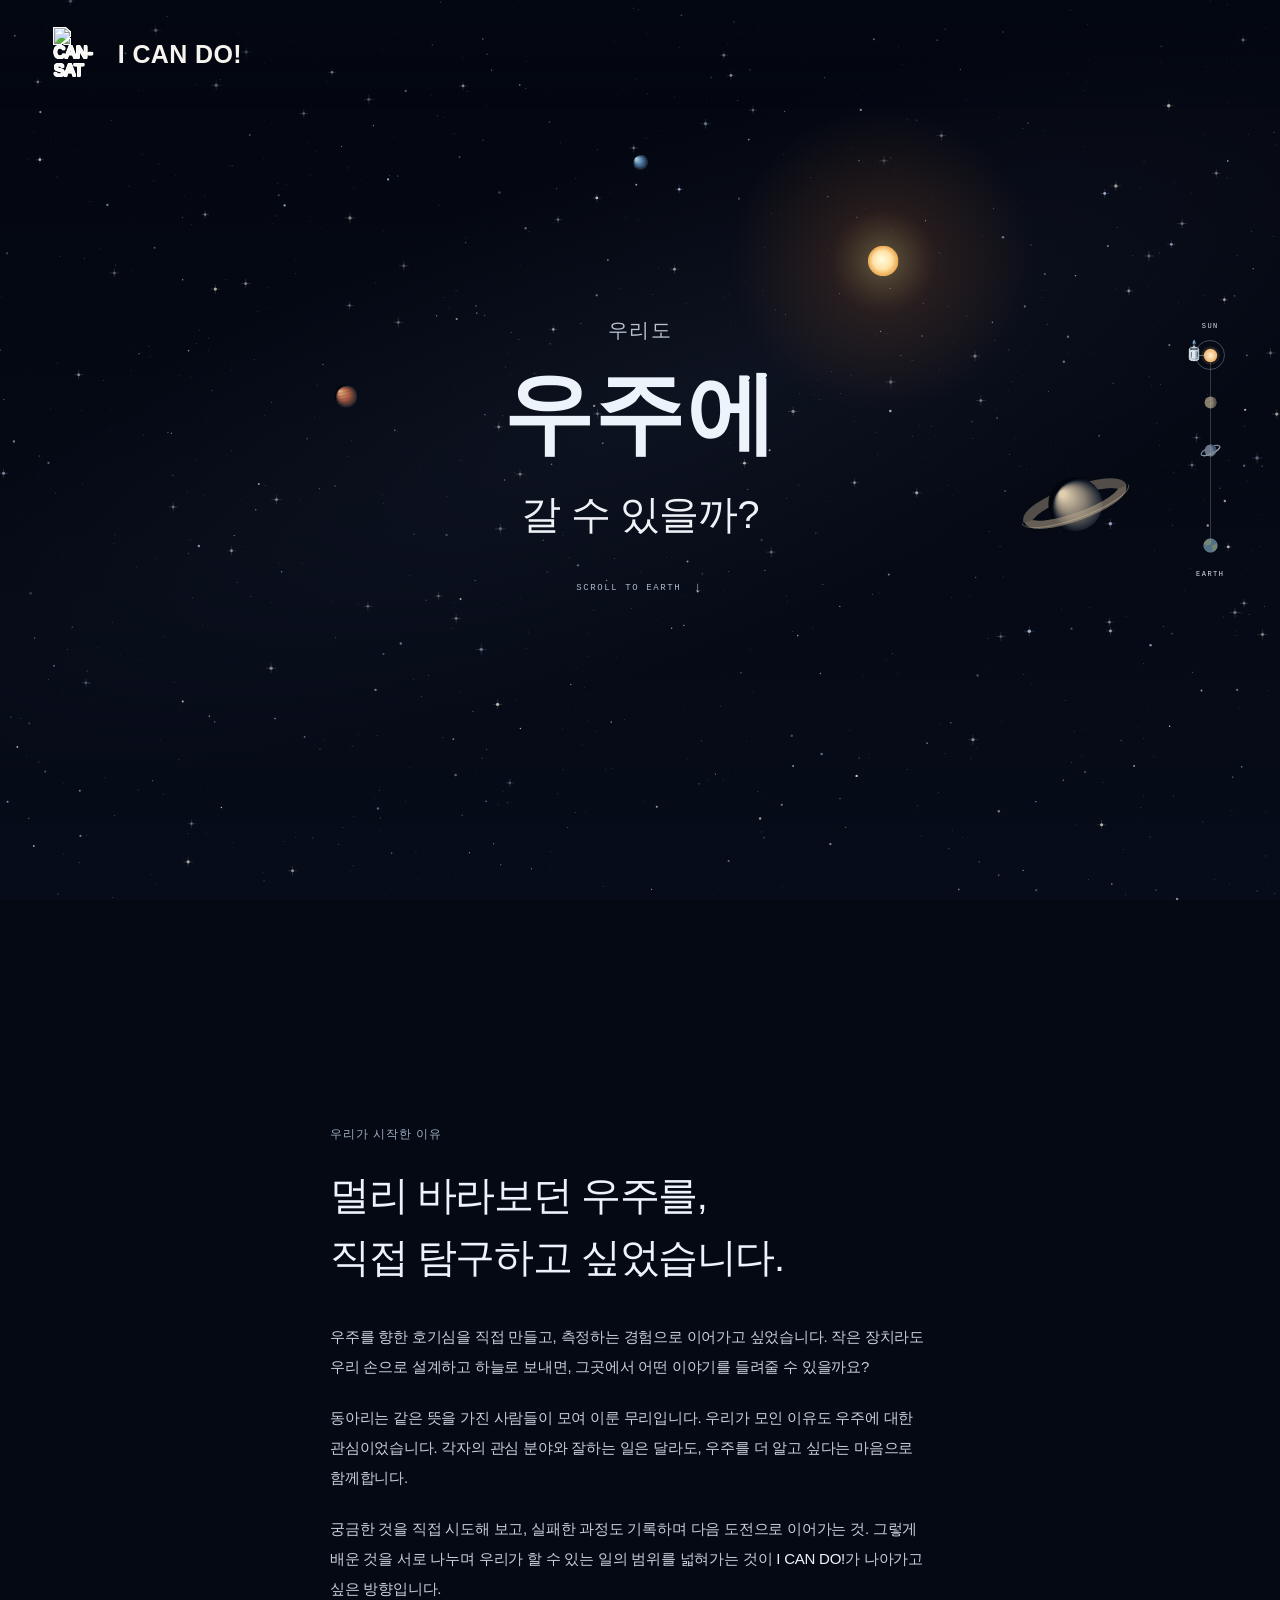
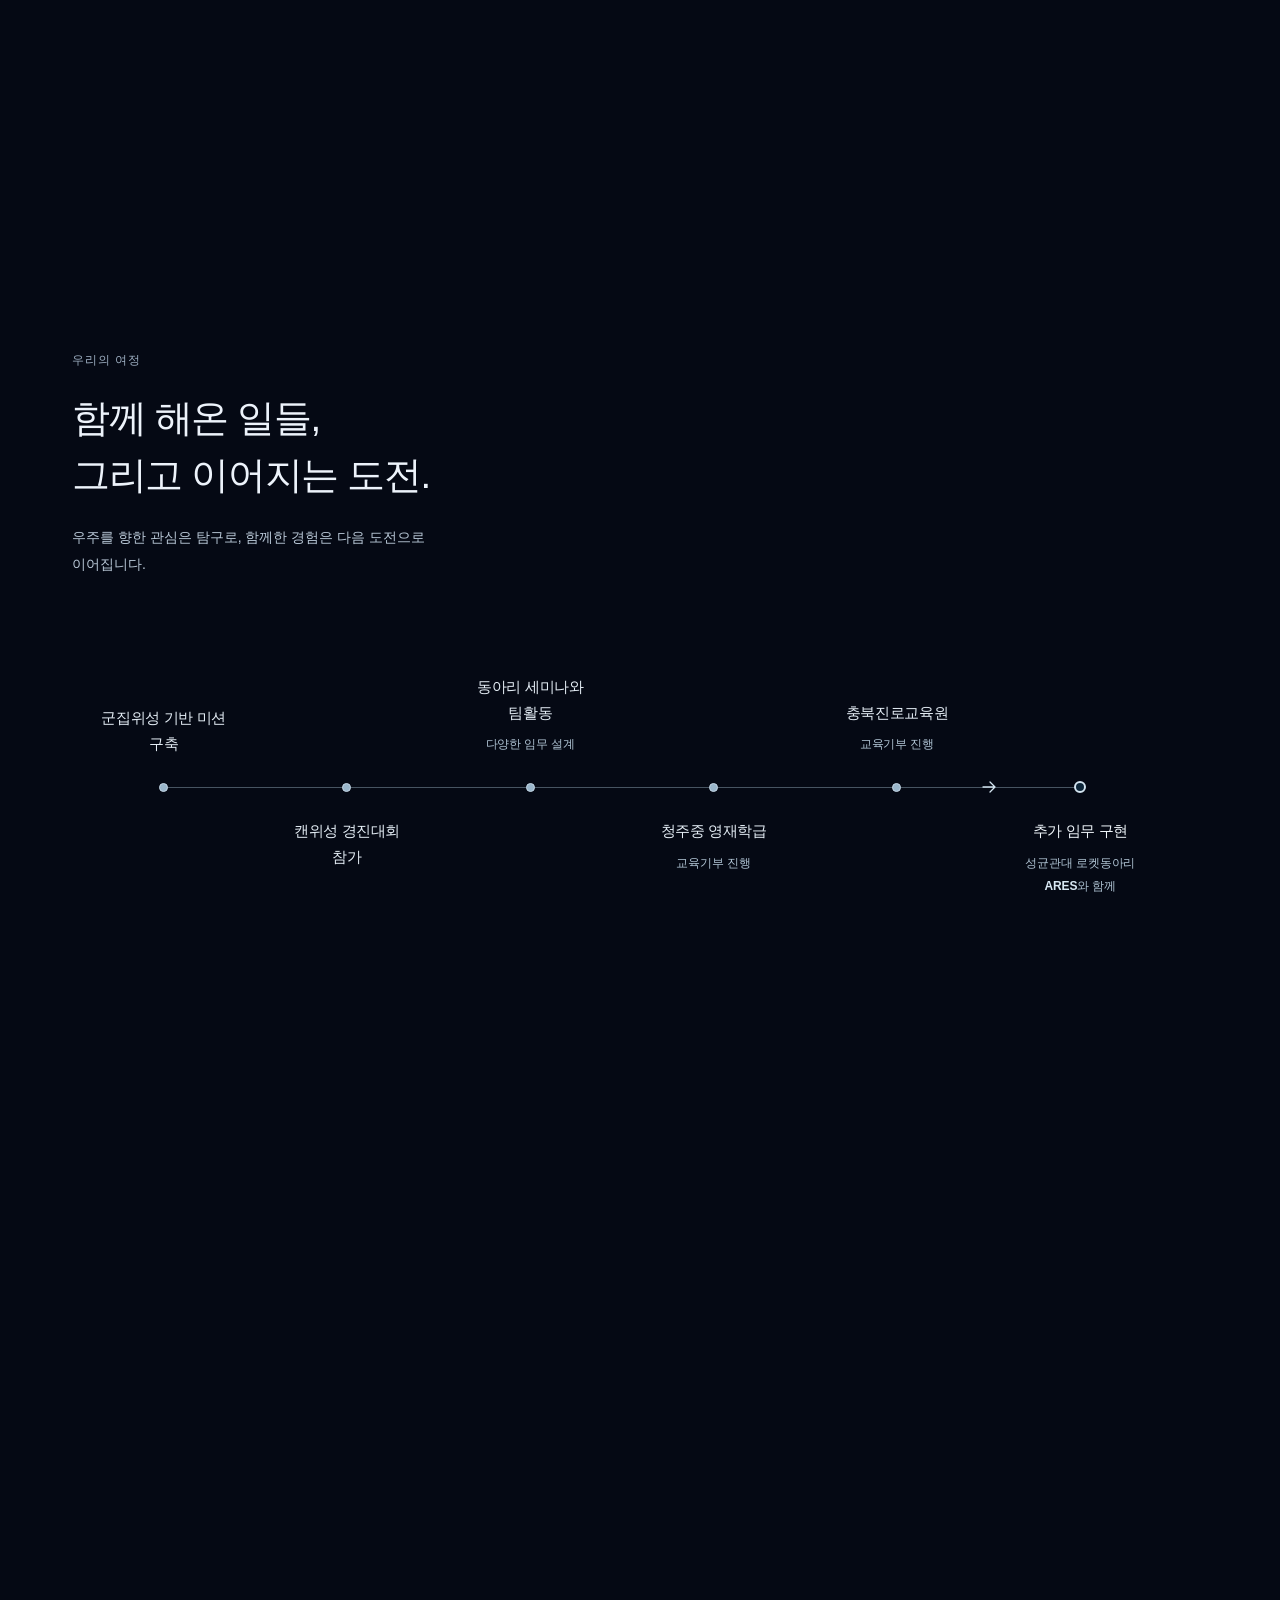
==== index.html @ d2a32b85 "Add club activity timeline and Goheung launch-site scenery" ====
<!DOCTYPE html>
<html lang="ko">
<head>
  <meta charset="UTF-8">
  <meta name="viewport" content="width=device-width, initial-scale=1.0">
  <meta name="theme-color" content="#050914">
  <title>I CAN DO!</title>
  <link rel="icon" href="assets/team-emblem-transparent.png" type="image/png">
  <link rel="stylesheet" href="styles.css?v=goheung-ground-11">
  <script src="scene.js?v=goheung-ground-11" defer></script>
</head>
<body>
  <canvas id="universe" aria-hidden="true"></canvas>
  <header class="site-header">
    <a class="brand" href="#space" aria-label="I CAN DO! 홈">
      <img src="assets/team-emblem-transparent.png" width="1254" height="1254" alt="CAN-SAT 2026 팀 엠블럼">
      <span class="brand-name">I CAN DO!</span>
    </a>
  </header>
  <main id="journey" aria-label="우주에서 지상으로 내려오는 배경">
    <section id="space" class="journey-stage space-intro" aria-labelledby="motivation-title">
      <div class="motivation-composition">
        <h1 id="motivation-title" aria-label="우리도 우주에 갈 수 있을까?">
          <span class="question-intro">우리도</span>
          <strong class="question-universe">우주에</strong>
          <span class="question-ending">갈 수 있을까?</span>
        </h1>
        <a class="scroll-cue" href="#orbit"><span id="scroll-label">SCROLL TO EARTH</span><span aria-hidden="true">↓</span></a>
      </div>
    </section>
    <section id="orbit" class="journey-stage story-section" aria-labelledby="origin-title">
      <article class="story-content">
        <p class="story-label">우리가 시작한 이유</p>
        <h2 id="origin-title">멀리 바라보던 우주를,<br>직접 탐구하고 싶었습니다.</h2>
        <div class="story-body">
          <p>우주를 향한 호기심을 직접 만들고, 측정하는 경험으로 이어가고 싶었습니다. 작은 장치라도 우리 손으로 설계하고 하늘로 보내면, 그곳에서 어떤 이야기를 들려줄 수 있을까요?</p>
          <p>동아리는 같은 뜻을 가진 사람들이 모여 이룬 무리입니다. 우리가 모인 이유도 우주에 대한 관심이었습니다. 각자의 관심 분야와 잘하는 일은 달라도, 우주를 더 알고 싶다는 마음으로 함께합니다.</p>
          <p>궁금한 것을 직접 시도해 보고, 실패한 과정도 기록하며 다음 도전으로 이어가는 것. 그렇게 배운 것을 서로 나누며 우리가 할 수 있는 일의 범위를 넓혀가는 것이 <span class="story-project">I CAN DO!</span>가 나아가고 싶은 방향입니다.</p>
        </div>
      </article>
    </section>
    <section id="activities" class="journey-stage timeline-section" aria-labelledby="activities-title">
      <div class="timeline-content">
        <header class="timeline-heading">
          <p class="story-label">우리의 여정</p>
          <h2 id="activities-title">함께 해온 일들,<br>그리고 이어지는 도전.</h2>
          <p>우주를 향한 관심은 탐구로, 함께한 경험은 다음 도전으로 이어집니다.</p>
        </header>
        <ol class="activity-timeline" aria-label="I CAN DO!의 활동 여정">
          <li class="timeline-event">
            <span class="timeline-dot" aria-hidden="true"></span>
            <div class="timeline-note">
              <h3>군집위성 기반 미션 구축</h3>
            </div>
          </li>
          <li class="timeline-event">
            <span class="timeline-dot" aria-hidden="true"></span>
            <div class="timeline-note"><h3>캔위성 경진대회 참가</h3></div>
          </li>
          <li class="timeline-event">
            <span class="timeline-dot" aria-hidden="true"></span>
            <div class="timeline-note">
              <h3>동아리 세미나와 팀활동</h3>
              <p>다양한 임무 설계</p>
            </div>
          </li>
          <li class="timeline-event">
            <span class="timeline-dot" aria-hidden="true"></span>
            <div class="timeline-note">
              <h3>청주중 영재학급</h3>
              <p>교육기부 진행</p>
            </div>
          </li>
          <li class="timeline-event">
            <span class="timeline-dot" aria-hidden="true"></span>
            <div class="timeline-note">
              <h3>충북진로교육원</h3>
              <p>교육기부 진행</p>
            </div>
            <span class="timeline-transition" aria-hidden="true">
              <svg viewBox="0 0 18 18" fill="none"><path d="M3 9h12m-5-5 5 5-5 5" stroke="currentColor" stroke-width="1.3" stroke-linecap="round" stroke-linejoin="round"/></svg>
            </span>
          </li>
          <li class="timeline-event timeline-event-current">
            <span class="timeline-dot" aria-hidden="true"></span>
            <div class="timeline-note">
              <h3>추가 임무 구현</h3>
              <p>성균관대 로켓동아리<br><strong>ARES</strong>와 함께</p>
            </div>
          </li>
        </ol>
      </div>
    </section>
    <section id="clouds" class="journey-stage" aria-label="구름 아래로 하강"></section>
    <section id="ground" class="journey-stage" aria-label="전라남도 고흥군 고흥읍 첨단미래로 291, 잔디와 포장 구역 너머 로켓 발사대가 보이는 지상"></section>
  </main>
  <nav class="journey-progress" aria-label="페이지 구간 이동">
    <a class="journey-endpoint" href="#space">SUN</a>
    <div class="progress-track">
      <span id="progress-dot" aria-hidden="true">
        <svg viewBox="0 0 48 72" fill="none">
          <g id="progress-parachute" transform="translate(24 43) scale(0.100 0.300) translate(-24 -43)">
            <path d="M3 24 24 43M13 24 24 43M24 24V43M35 24 24 43M45 24 24 43" stroke="#c5d8e7" stroke-width=".9" stroke-linecap="round"/>
            <path d="M3 24C3 12 12 5 24 5S45 12 45 24Q40 20 35 24Q29.5 20 24 24Q18.5 20 13 24Q8 20 3 24Z" fill="#326d9d"/>
            <path d="M24 5C17 10 13 17 13 24Q18.5 20 24 24C21 17 21 10 24 5ZM24 5C35 10 39 17 35 24Q40 20 45 24C45 13 35 5 24 5Z" fill="#e5ebed"/>
            <path d="M3 24C3 12 12 5 24 5S45 12 45 24Q40 20 35 24Q29.5 20 24 24Q18.5 20 13 24Q8 20 3 24Z" stroke="#adc6d8" stroke-width=".7"/>
          </g>
          <path d="M24 43v2" stroke="#c5d8e7" stroke-width="1.2"/>
          <g transform="translate(12 36)">
          <path d="M5 9v15c0 3.3 14 3.3 14 0V9" fill="#e1e8ed" stroke="#f5f8fa" stroke-width="1.2"/>
          <path d="M14 11v14c3-.2 5-.7 5-1.5V9" fill="#9aaebb"/>
          <ellipse cx="12" cy="9" rx="7" ry="2.5" fill="#273e52" stroke="#f5f8fa" stroke-width="1.2"/>
          <ellipse cx="12" cy="9" rx="3" ry="1" stroke="#a6bccb" stroke-width=".8"/>
          <path d="M8 14v7m9-7v6" stroke="#405f78" stroke-width="1.4" stroke-linecap="round"/>
          <path d="M5.5 23c3.2 1.6 9.8 1.6 13 0" stroke="#607d91" stroke-width=".8"/>
          </g>
        </svg>
      </span>
      <a class="journey-stop" href="#space" data-section="space" aria-label="첫 질문으로 이동" aria-current="location">
        <svg viewBox="0 0 32 32" aria-hidden="true"><defs><radialGradient id="rail-sun"><stop stop-color="#fff4cf"/><stop offset="1" stop-color="#eeb16b"/></radialGradient></defs><circle cx="16" cy="16" r="11" fill="#eeb16b" opacity=".12"/><circle cx="16" cy="16" r="8" fill="url(#rail-sun)"/></svg>
        <span class="stop-label">우리도 우주에 갈 수 있을까?</span>
      </a>
      <a class="journey-stop" href="#orbit" data-section="orbit" aria-label="우리가 시작한 이유로 이동">
        <svg viewBox="0 0 32 32" aria-hidden="true"><circle cx="16" cy="16" r="7" fill="#c9b89a"/><path d="M18 9.3a7 7 0 0 1 0 13.4c2.5-3.8 2.5-9.6 0-13.4Z" fill="#8e826f"/><path d="m11 14 7-2m-7 7 8-2" fill="none" stroke="#eadcc2" stroke-opacity=".45" stroke-width="1.2" stroke-linecap="round"/></svg>
        <span class="stop-label">우리가 시작한 이유</span>
      </a>
      <a class="journey-stop" href="#activities" data-section="activities" aria-label="우리의 여정 타임라인으로 이동">
        <svg viewBox="0 0 32 32" aria-hidden="true"><g transform="rotate(-24 16 16)"><ellipse cx="16" cy="16" rx="12" ry="4" fill="none" stroke="#b4c7dd" stroke-width="1.4"/><circle cx="16" cy="16" r="7" fill="#9eafc8"/><path d="M18 9.3a7 7 0 0 1 0 13.4c2.5-3.8 2.5-9.6 0-13.4Z" fill="#607b9c"/><path d="M4 16a12 4 0 0 0 24 0" fill="none" stroke="#d0deec" stroke-width="1.4"/></g></svg>
        <span class="stop-label">우리의 여정</span>
      </a>
      <a class="journey-stop" href="#ground" data-section="ground" aria-label="지상 풍경으로 이동">
        <svg viewBox="0 0 32 32" aria-hidden="true"><defs><clipPath id="rail-earth-clip"><circle cx="16" cy="16" r="8"/></clipPath></defs><circle cx="16" cy="16" r="8" fill="#7cabc3"/><g clip-path="url(#rail-earth-clip)" fill="#b6c6a3"><path d="m9 10 5-2 3 3-2 4-4 1-3-3Zm9 6 5-2 3 5-5 5-3-3Z"/></g><circle cx="16" cy="16" r="8" fill="none" stroke="#c4dbe7" stroke-width=".7"/></svg>
        <span class="stop-label">지상 풍경</span>
      </a>
    </div>
    <a class="journey-endpoint" href="#ground">EARTH</a>
  </nav>
  <noscript><p class="fallback-note">스크롤 배경을 보려면 JavaScript를 켜주세요.</p></noscript>
</body>
</html>
---- styles.css ----
:root{color-scheme:dark;--foreground:#f5f4ee}
*{box-sizing:border-box}html{scroll-behavior:smooth}body{margin:0;background:#050914;color:var(--foreground);font-family:-apple-system,BlinkMacSystemFont,"Apple SD Gothic Neo",sans-serif;overflow-x:hidden}
body{isolation:isolate}
#universe{position:fixed;inset:0;width:100%;height:100%;display:block;z-index:0;pointer-events:none;transform:translateZ(0)}
#journey{position:relative;z-index:1}
.site-header{position:fixed;z-index:5;inset:0 0 auto;min-height:108px;display:flex;align-items:center;justify-content:space-between;gap:24px;padding:18px clamp(24px,4.2vw,68px);background:linear-gradient(180deg,rgba(3,8,18,.46),transparent)}
.brand{display:inline-flex;align-items:center;gap:12px;border-radius:4px;text-decoration:none;color:#f5f4ee}.brand img{display:block;width:52px;height:52px;object-fit:contain;background:transparent;filter:drop-shadow(1px 0 0 #fff) drop-shadow(-1px 0 0 #fff) drop-shadow(0 1px 0 #fff) drop-shadow(0 -1px 0 #fff)}.brand-name{font-family:Arial,Helvetica,sans-serif;font-size:25px;font-weight:700;line-height:1.2;letter-spacing:.015em;white-space:nowrap}.brand:focus-visible,.scroll-cue:focus-visible{outline:2px solid #7aa2c6;outline-offset:8px}
.journey-stage{height:100svh;min-height:400px}.scroll-cue{display:inline-flex;align-items:center;gap:12px;margin-top:26px;padding:10px 2px;color:#abb7c7;text-decoration:none;font:9px ui-monospace,SFMono-Regular,Consolas,monospace;letter-spacing:1.6px}.scroll-cue>span:last-child{font-size:15px;line-height:1}.scroll-cue:hover{color:#f5f4ee}.journey-progress{position:fixed;right:clamp(24px,4.2vw,68px);top:50%;transform:translateY(-50%);display:flex;flex-direction:column;align-items:center;gap:20px;color:#d9e2ec;font:7px ui-monospace,SFMono-Regular,Consolas,monospace;letter-spacing:1.5px;z-index:3}.journey-endpoint{color:inherit;text-decoration:none;padding:5px 0}.journey-endpoint:hover{color:#fff}.progress-track{height:190px;width:32px;position:relative}.progress-track::before{content:"";position:absolute;left:50%;top:0;bottom:0;width:1px;background:#ffffff30}.progress-track #progress-dot{position:absolute;width:32px;height:48px;left:calc(50% - 32px);top:0;transform:translateY(-75%);z-index:2;pointer-events:none;will-change:transform}.progress-track #progress-dot svg{display:block;width:100%;height:100%}.progress-track #progress-dot::after{content:"";position:absolute;top:75%;left:calc(50% + 5px);width:11px;height:1px;background:#bacbd477}
.journey-stop{position:absolute;left:50%;width:36px;height:36px;display:grid;place-items:center;transform:translate(-50%,-50%);border-radius:50%;text-decoration:none;z-index:1}.journey-stop svg{display:block;width:27px;height:27px;opacity:.65;transition:opacity .15s}.journey-stop.is-active::before{content:"";position:absolute;inset:3px;border:1px solid #c8ddf04d;border-radius:50%}.journey-stop.is-active svg,.journey-stop:hover svg,.journey-stop:focus-visible svg{opacity:1}.journey-stop:focus-visible,.journey-endpoint:focus-visible{outline:1px solid #b5d0e5;outline-offset:3px}.journey-stop:nth-of-type(1){top:0}.journey-stop:nth-of-type(2){top:25%}.journey-stop:nth-of-type(3){top:50%}.journey-stop:nth-of-type(4){top:100%}
.stop-label{position:absolute;right:calc(100% + 25px);padding:7px 10px;border-radius:3px;background:#08121fef;color:#dce5ef;font:10px -apple-system,BlinkMacSystemFont,"Apple SD Gothic Neo",sans-serif;letter-spacing:0;line-height:1.5;white-space:nowrap;opacity:0;visibility:hidden;pointer-events:none;transition:opacity .15s}.journey-stop:hover .stop-label,.journey-stop:focus-visible .stop-label{opacity:1;visibility:visible}

.fallback-note{position:fixed;left:24px;bottom:80px;font-size:12px}
@media(max-width:600px){.site-header{min-height:88px;padding:16px 24px;gap:12px}.brand{gap:12px}.brand img{width:42px;height:42px}.brand-name{font-size:21px}.scroll-cue{font-size:8px;letter-spacing:1.4px;margin-top:24px}.journey-progress{right:18px;gap:18px}.journey-endpoint{font-size:6px;letter-spacing:1px}.progress-track{height:170px}}
@media(prefers-reduced-motion:reduce){html{scroll-behavior:auto}}

/* A quiet opening question with its scroll link directly underneath. */
.space-intro{position:relative;display:flex;align-items:flex-start;justify-content:center;padding:clamp(235px,35svh,420px) 56px 80px}
.motivation-composition{text-align:center;width:min(100%,680px)}
.space-intro h1{margin:0;color:#eef1f6;font-size:clamp(30px,3.4vw,48px);font-weight:400;line-height:1.6;letter-spacing:-.025em;word-break:keep-all}
.space-intro h1 span,.question-universe{display:block}
.question-intro{font-size:clamp(17px,1.6vw,22px);font-weight:400;letter-spacing:.08em;color:#b8c2cf;line-height:1.5;margin-bottom:14px}
.question-universe{font-size:clamp(60px,7vw,96px);font-weight:650;letter-spacing:.015em;line-height:1.2;color:#edf3fb;margin-bottom:18px}
.question-ending{font-size:clamp(28px,3.1vw,42px);font-weight:350;line-height:1.5;letter-spacing:-.02em}
@media(max-width:600px){.space-intro{padding:clamp(215px,32svh,340px) 36px 80px}.space-intro h1{font-size:clamp(27px,7.3vw,36px);line-height:1.6}}
@media(max-height:600px) and (min-width:601px){.space-intro{padding-top:185px}.space-intro h1{font-size:32px}.scroll-cue{margin-top:18px}}

@media(max-width:600px){.question-intro{font-size:17px;margin-bottom:15px}.question-universe{font-size:clamp(57px,15vw,76px);margin-bottom:16px}.question-ending{font-size:clamp(27px,7vw,35px)}}
@media(max-height:600px) and (min-width:601px){.space-intro{padding-top:155px}.question-intro{font-size:16px;margin-bottom:8px}.question-universe{font-size:58px;margin-bottom:10px}.question-ending{font-size:28px}}

/* The origin story follows the opening question in the next scene. */
.journey-stage.story-section{height:auto;min-height:100svh;display:flex;align-items:center;justify-content:center;padding:150px 76px 120px;scroll-margin-top:0}
.story-content{width:min(100%,620px)}
.story-label{margin:0 0 22px;color:#9eafc2;font-size:12px;font-weight:400;letter-spacing:.08em}
.story-content h2{margin:0 0 34px;color:#edf3fb;font-size:clamp(27px,3.1vw,40px);font-weight:500;line-height:1.55;letter-spacing:-.035em;word-break:keep-all}
.story-body p{margin:0 0 21px;color:#c7d0dc;font-size:15px;font-weight:400;line-height:2;letter-spacing:-.015em;word-break:keep-all;overflow-wrap:break-word}
.story-body p:last-child{margin-bottom:0}.story-project{color:#eef3fa;font-weight:500;white-space:nowrap}
@media(max-width:600px){.journey-stage.story-section{padding:124px 64px 100px 30px}.story-label{font-size:11px;margin-bottom:20px}.story-content h2{font-size:clamp(24px,6.3vw,31px);margin-bottom:28px;line-height:1.6}.story-body p{font-size:14px;line-height:2;margin-bottom:20px}}

/* Activities follow one continuous line, from earlier work to the current challenge. */
.journey-stage.timeline-section{height:auto;min-height:100svh;display:flex;align-items:center;justify-content:center;padding:130px 100px 135px 64px}
.timeline-content{width:min(100%,1100px)}
.timeline-heading{margin-bottom:54px}
.timeline-heading .story-label{margin-bottom:20px}
.timeline-heading h2{margin:0 0 20px;font-size:clamp(28px,3vw,40px);font-weight:500;line-height:1.5;letter-spacing:-.035em;color:#edf3fb;word-break:keep-all}
.timeline-heading>p:last-child{max-width:430px;margin:0;color:#b8c7d6;font-size:14px;line-height:1.9;word-break:keep-all}
.activity-timeline{--timeline-arm:150px;display:grid;grid-template-columns:repeat(6,minmax(0,1fr));margin:0;padding:0;list-style:none}
.timeline-event{position:relative;min-width:0;display:grid;grid-template-rows:var(--timeline-arm) 12px var(--timeline-arm)}
.timeline-event::before{content:"";position:absolute;left:50%;top:calc(var(--timeline-arm) + 5.5px);width:100%;height:1px;background:#a7bfd169}
.timeline-event:last-child::before{display:none}
.timeline-dot{position:relative;z-index:1;grid-column:1;grid-row:2;align-self:center;justify-self:center;width:9px;height:9px;border-radius:50%;border:1px solid #c4d6e4;background:#9ab6cb}
.timeline-note{grid-column:1;grid-row:1;align-self:end;justify-self:center;width:100%;max-width:158px;padding:0 10px;margin-bottom:25px;text-align:center;word-break:keep-all;overflow-wrap:anywhere}
.timeline-event:nth-child(even) .timeline-note{grid-row:3;align-self:start;margin:25px 0 0}
.timeline-note h3{margin:0;color:#e4edf5;font-size:15px;font-weight:500;line-height:1.7;letter-spacing:-.025em}
.timeline-note p{margin:8px 0 0;color:#afc3d3;font-size:12px;line-height:1.9;letter-spacing:-.01em}
.timeline-transition{position:absolute;left:calc(100% - 9px);top:calc(var(--timeline-arm) - 3px);width:18px;height:18px;color:#d4e5f1;pointer-events:none}
.timeline-transition svg{display:block;width:100%;height:100%}
.timeline-event-current .timeline-dot{width:12px;height:12px;border:2px solid #d3e4f0;background:#0d263a}
.timeline-event-current h3{color:#f0f6fb}
.timeline-note strong{color:#d8e8f4;font-weight:600}
@media(max-width:900px){
 .journey-stage.timeline-section{padding:120px 76px 110px 36px}
 .timeline-content{max-width:560px}
 .timeline-heading{margin-bottom:48px}
 .activity-timeline{display:block}
 .timeline-event{grid-template-columns:12px minmax(0,1fr);grid-template-rows:auto;column-gap:25px;padding-bottom:34px}
 .timeline-event:last-child{padding-bottom:0}
 .timeline-event::before{left:5.5px;top:10px;bottom:-10px;width:1px;height:auto}
 .timeline-dot{grid-column:1;grid-row:1;align-self:start;justify-self:center;margin-top:9px}
 .timeline-note,.timeline-event:nth-child(even) .timeline-note{grid-column:2;grid-row:1;align-self:start;justify-self:start;max-width:none;width:100%;padding:0;margin:0;text-align:left}
 .timeline-note h3{font-size:16px;line-height:1.7}
 .timeline-note p{margin-top:5px;font-size:13px}
 .timeline-transition{left:-3px;top:auto;bottom:2px;transform:rotate(90deg)}
 .timeline-event-current .timeline-dot{margin-top:8px}
}
@media(max-width:600px){
 .journey-stage.timeline-section{padding:110px 64px 105px 30px}
 .timeline-heading h2{font-size:clamp(26px,6.5vw,32px)}
 .timeline-heading>p:last-child{font-size:13px}
}
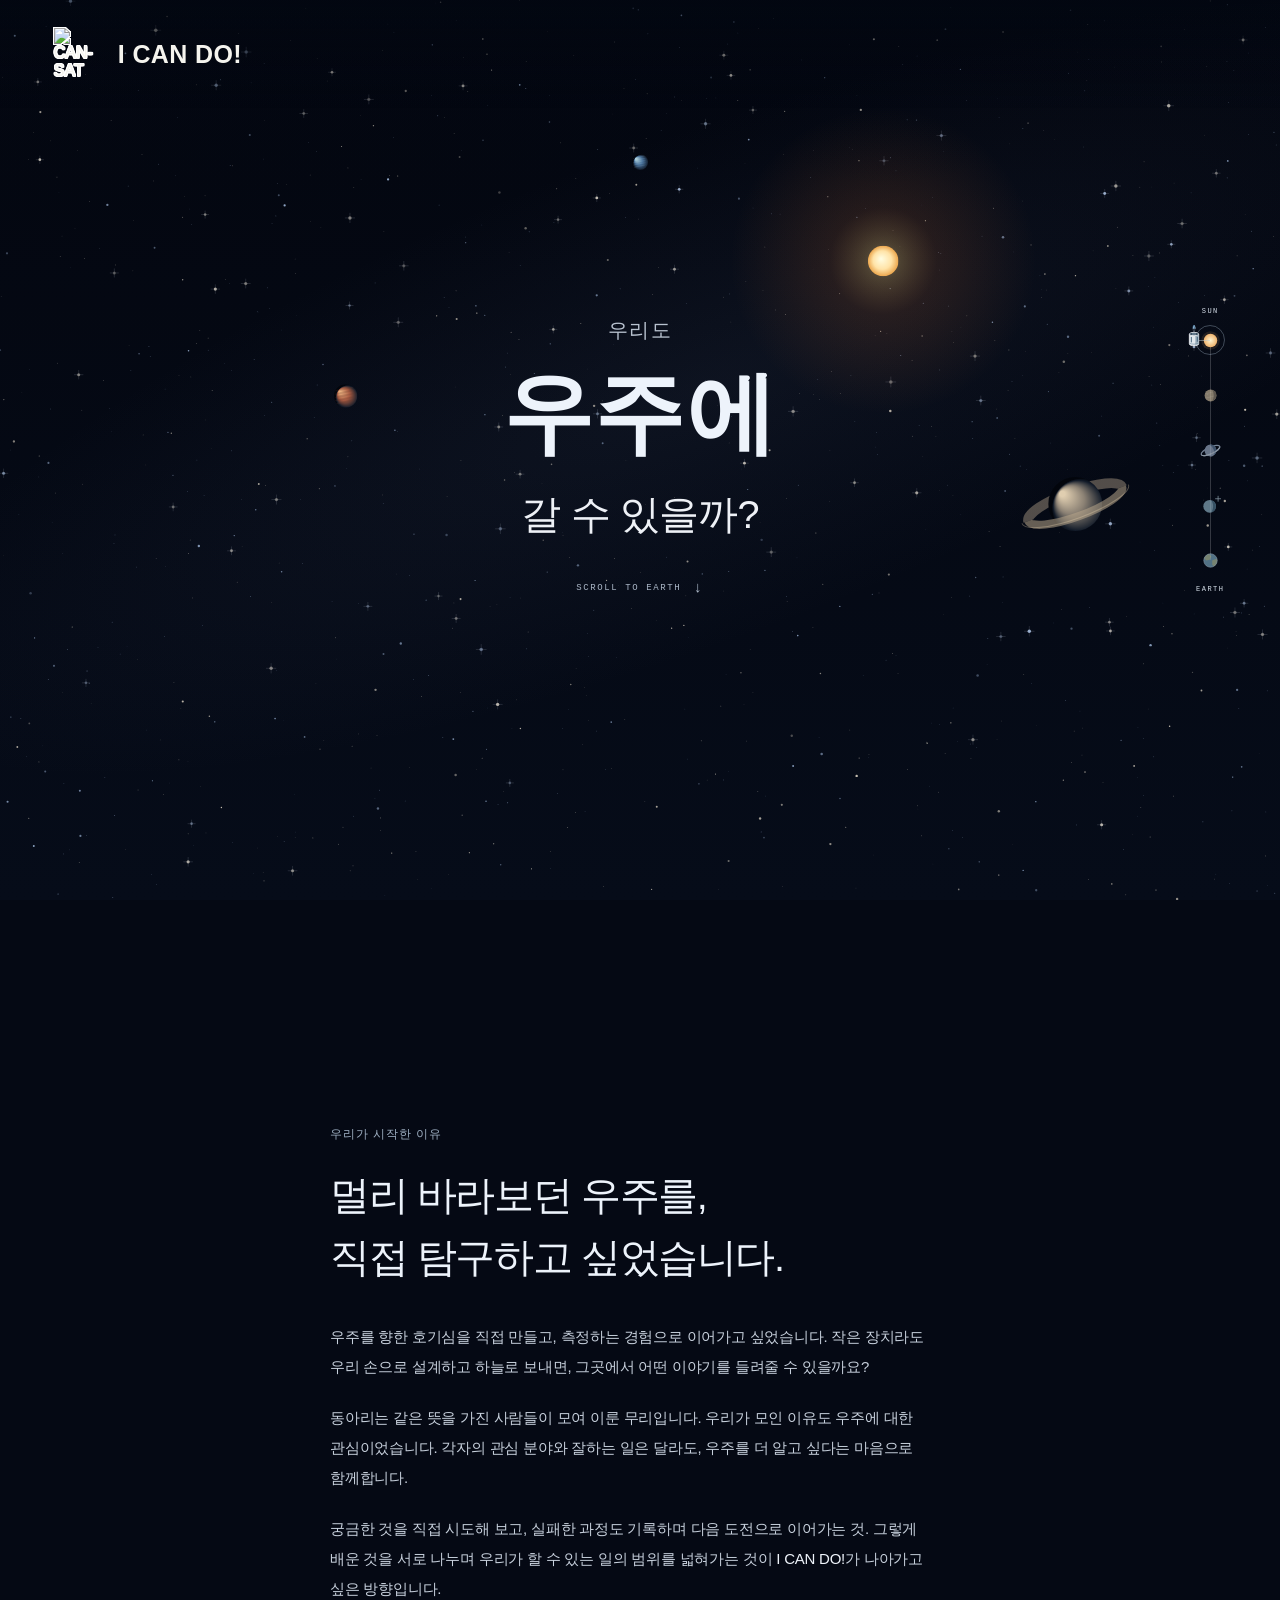
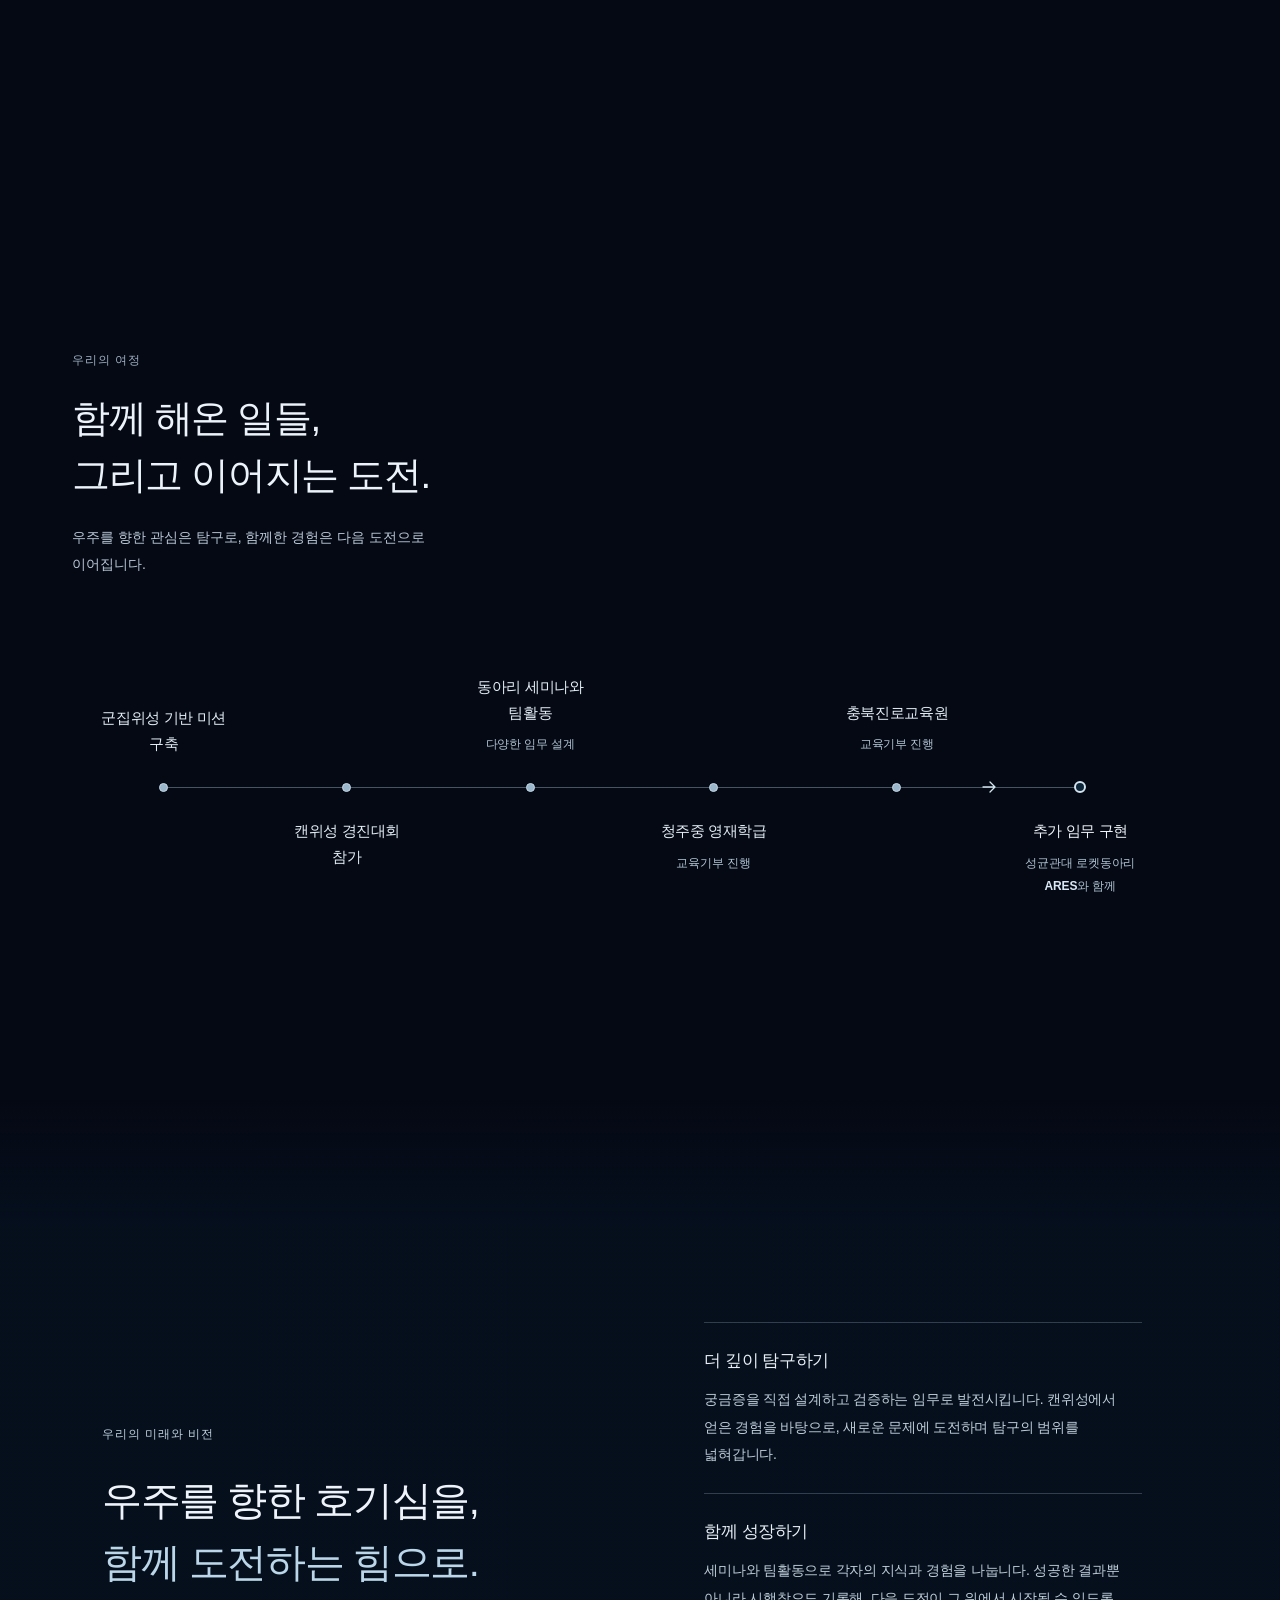
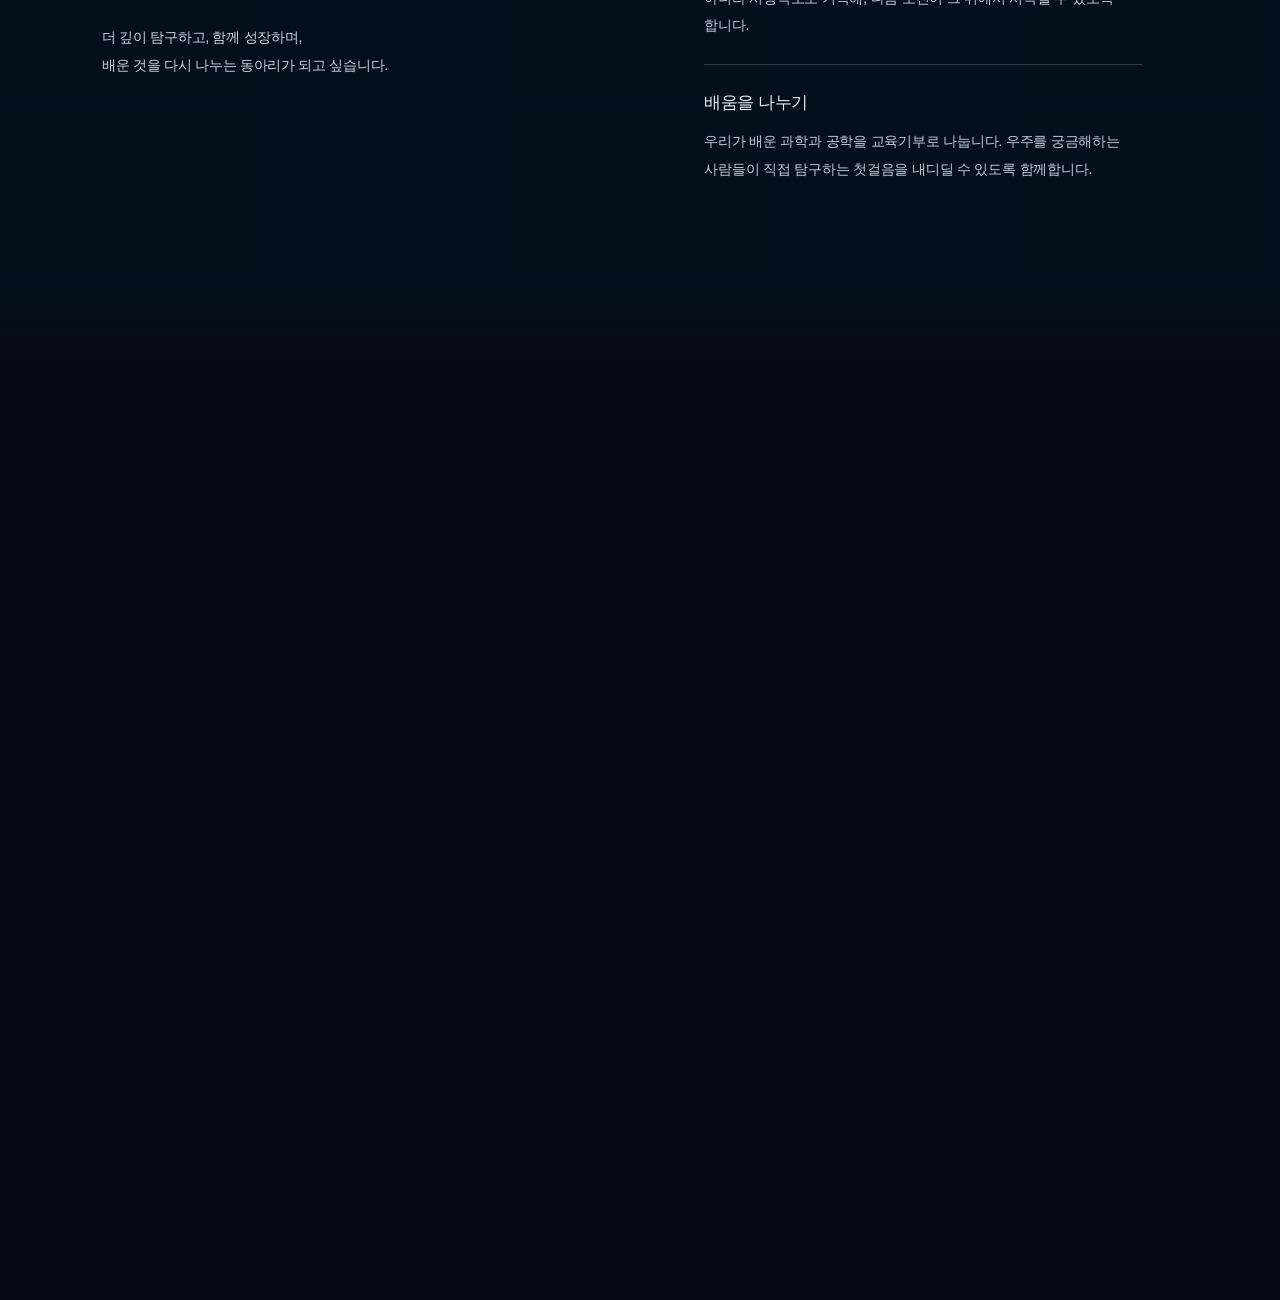
==== commit 07266a7a: "Add club vision and shared directions section" ====
--- a/index.html
+++ b/index.html
@@ -6,8 +6,8 @@
   <meta name="theme-color" content="#050914">
   <title>I CAN DO!</title>
   <link rel="icon" href="assets/team-emblem-transparent.png" type="image/png">
-  <link rel="stylesheet" href="styles.css?v=goheung-ground-11">
-  <script src="scene.js?v=goheung-ground-11" defer></script>
+  <link rel="stylesheet" href="styles.css?v=our-vision-12">
+  <script src="scene.js?v=our-vision-12" defer></script>
 </head>
 <body>
   <canvas id="universe" aria-hidden="true"></canvas>
@@ -91,7 +91,29 @@
         </ol>
       </div>
     </section>
-    <section id="clouds" class="journey-stage" aria-label="구름 아래로 하강"></section>
+    <section id="vision" class="journey-stage vision-section" aria-labelledby="vision-title">
+      <div class="vision-content">
+        <header class="vision-heading">
+          <p class="story-label">우리의 미래와 비전</p>
+          <h2 id="vision-title">우주를 향한 호기심을,<br><span>함께 도전하는 힘으로.</span></h2>
+          <p class="vision-intro">더 깊이 탐구하고, 함께 성장하며,<br>배운 것을 다시 나누는 동아리가 되고 싶습니다.</p>
+        </header>
+        <div class="vision-directions">
+          <article class="vision-direction">
+            <h3>더 깊이 탐구하기</h3>
+            <p>궁금증을 직접 설계하고 검증하는 임무로 발전시킵니다. 캔위성에서 얻은 경험을 바탕으로, 새로운 문제에 도전하며 탐구의 범위를 넓혀갑니다.</p>
+          </article>
+          <article class="vision-direction">
+            <h3>함께 성장하기</h3>
+            <p>세미나와 팀활동으로 각자의 지식과 경험을 나눕니다. 성공한 결과뿐 아니라 시행착오도 기록해, 다음 도전이 그 위에서 시작될 수 있도록 합니다.</p>
+          </article>
+          <article class="vision-direction">
+            <h3>배움을 나누기</h3>
+            <p>우리가 배운 과학과 공학을 교육기부로 나눕니다. 우주를 궁금해하는 사람들이 직접 탐구하는 첫걸음을 내디딜 수 있도록 함께합니다.</p>
+          </article>
+        </div>
+      </div>
+    </section>
     <section id="ground" class="journey-stage" aria-label="전라남도 고흥군 고흥읍 첨단미래로 291, 잔디와 포장 구역 너머 로켓 발사대가 보이는 지상"></section>
   </main>
   <nav class="journey-progress" aria-label="페이지 구간 이동">
@@ -128,6 +150,10 @@
         <svg viewBox="0 0 32 32" aria-hidden="true"><g transform="rotate(-24 16 16)"><ellipse cx="16" cy="16" rx="12" ry="4" fill="none" stroke="#b4c7dd" stroke-width="1.4"/><circle cx="16" cy="16" r="7" fill="#9eafc8"/><path d="M18 9.3a7 7 0 0 1 0 13.4c2.5-3.8 2.5-9.6 0-13.4Z" fill="#607b9c"/><path d="M4 16a12 4 0 0 0 24 0" fill="none" stroke="#d0deec" stroke-width="1.4"/></g></svg>
         <span class="stop-label">우리의 여정</span>
       </a>
+      <a class="journey-stop" href="#vision" data-section="vision" aria-label="우리의 미래와 비전으로 이동">
+        <svg viewBox="0 0 32 32" aria-hidden="true"><circle cx="15" cy="17" r="7.5" fill="#91b4c7"/><path d="M17 9.8a7.5 7.5 0 0 1 0 14.4c2.8-4.2 2.8-10.2 0-14.4Z" fill="#527890"/><path d="M25 5v6m-3-3h6" stroke="#c9deeb" stroke-width=".9" stroke-linecap="round"/></svg>
+        <span class="stop-label">우리의 미래와 비전</span>
+      </a>
       <a class="journey-stop" href="#ground" data-section="ground" aria-label="지상 풍경으로 이동">
         <svg viewBox="0 0 32 32" aria-hidden="true"><defs><clipPath id="rail-earth-clip"><circle cx="16" cy="16" r="8"/></clipPath></defs><circle cx="16" cy="16" r="8" fill="#7cabc3"/><g clip-path="url(#rail-earth-clip)" fill="#b6c6a3"><path d="m9 10 5-2 3 3-2 4-4 1-3-3Zm9 6 5-2 3 5-5 5-3-3Z"/></g><circle cx="16" cy="16" r="8" fill="none" stroke="#c4dbe7" stroke-width=".7"/></svg>
         <span class="stop-label">지상 풍경</span>
--- a/styles.css
+++ b/styles.css
@@ -5,12 +5,12 @@
 #journey{position:relative;z-index:1}
 .site-header{position:fixed;z-index:5;inset:0 0 auto;min-height:108px;display:flex;align-items:center;justify-content:space-between;gap:24px;padding:18px clamp(24px,4.2vw,68px);background:linear-gradient(180deg,rgba(3,8,18,.46),transparent)}
 .brand{display:inline-flex;align-items:center;gap:12px;border-radius:4px;text-decoration:none;color:#f5f4ee}.brand img{display:block;width:52px;height:52px;object-fit:contain;background:transparent;filter:drop-shadow(1px 0 0 #fff) drop-shadow(-1px 0 0 #fff) drop-shadow(0 1px 0 #fff) drop-shadow(0 -1px 0 #fff)}.brand-name{font-family:Arial,Helvetica,sans-serif;font-size:25px;font-weight:700;line-height:1.2;letter-spacing:.015em;white-space:nowrap}.brand:focus-visible,.scroll-cue:focus-visible{outline:2px solid #7aa2c6;outline-offset:8px}
-.journey-stage{height:100svh;min-height:400px}.scroll-cue{display:inline-flex;align-items:center;gap:12px;margin-top:26px;padding:10px 2px;color:#abb7c7;text-decoration:none;font:9px ui-monospace,SFMono-Regular,Consolas,monospace;letter-spacing:1.6px}.scroll-cue>span:last-child{font-size:15px;line-height:1}.scroll-cue:hover{color:#f5f4ee}.journey-progress{position:fixed;right:clamp(24px,4.2vw,68px);top:50%;transform:translateY(-50%);display:flex;flex-direction:column;align-items:center;gap:20px;color:#d9e2ec;font:7px ui-monospace,SFMono-Regular,Consolas,monospace;letter-spacing:1.5px;z-index:3}.journey-endpoint{color:inherit;text-decoration:none;padding:5px 0}.journey-endpoint:hover{color:#fff}.progress-track{height:190px;width:32px;position:relative}.progress-track::before{content:"";position:absolute;left:50%;top:0;bottom:0;width:1px;background:#ffffff30}.progress-track #progress-dot{position:absolute;width:32px;height:48px;left:calc(50% - 32px);top:0;transform:translateY(-75%);z-index:2;pointer-events:none;will-change:transform}.progress-track #progress-dot svg{display:block;width:100%;height:100%}.progress-track #progress-dot::after{content:"";position:absolute;top:75%;left:calc(50% + 5px);width:11px;height:1px;background:#bacbd477}
-.journey-stop{position:absolute;left:50%;width:36px;height:36px;display:grid;place-items:center;transform:translate(-50%,-50%);border-radius:50%;text-decoration:none;z-index:1}.journey-stop svg{display:block;width:27px;height:27px;opacity:.65;transition:opacity .15s}.journey-stop.is-active::before{content:"";position:absolute;inset:3px;border:1px solid #c8ddf04d;border-radius:50%}.journey-stop.is-active svg,.journey-stop:hover svg,.journey-stop:focus-visible svg{opacity:1}.journey-stop:focus-visible,.journey-endpoint:focus-visible{outline:1px solid #b5d0e5;outline-offset:3px}.journey-stop:nth-of-type(1){top:0}.journey-stop:nth-of-type(2){top:25%}.journey-stop:nth-of-type(3){top:50%}.journey-stop:nth-of-type(4){top:100%}
+.journey-stage{height:100svh;min-height:400px}.scroll-cue{display:inline-flex;align-items:center;gap:12px;margin-top:26px;padding:10px 2px;color:#abb7c7;text-decoration:none;font:9px ui-monospace,SFMono-Regular,Consolas,monospace;letter-spacing:1.6px}.scroll-cue>span:last-child{font-size:15px;line-height:1}.scroll-cue:hover{color:#f5f4ee}.journey-progress{position:fixed;right:clamp(24px,4.2vw,68px);top:50%;transform:translateY(-50%);display:flex;flex-direction:column;align-items:center;gap:20px;color:#d9e2ec;font:7px ui-monospace,SFMono-Regular,Consolas,monospace;letter-spacing:1.5px;z-index:3}.journey-endpoint{color:inherit;text-decoration:none;padding:5px 0}.journey-endpoint:hover{color:#fff}.progress-track{height:220px;width:32px;position:relative}.progress-track::before{content:"";position:absolute;left:50%;top:0;bottom:0;width:1px;background:#ffffff30}.progress-track #progress-dot{position:absolute;width:32px;height:48px;left:calc(50% - 32px);top:0;transform:translateY(-75%);z-index:2;pointer-events:none;will-change:transform}.progress-track #progress-dot svg{display:block;width:100%;height:100%}.progress-track #progress-dot::after{content:"";position:absolute;top:75%;left:calc(50% + 5px);width:11px;height:1px;background:#bacbd477}
+.journey-stop{position:absolute;left:50%;width:36px;height:36px;display:grid;place-items:center;transform:translate(-50%,-50%);border-radius:50%;text-decoration:none;z-index:1}.journey-stop svg{display:block;width:27px;height:27px;opacity:.65;transition:opacity .15s}.journey-stop.is-active::before{content:"";position:absolute;inset:3px;border:1px solid #c8ddf04d;border-radius:50%}.journey-stop.is-active svg,.journey-stop:hover svg,.journey-stop:focus-visible svg{opacity:1}.journey-stop:focus-visible,.journey-endpoint:focus-visible{outline:1px solid #b5d0e5;outline-offset:3px}.journey-stop:nth-of-type(1){top:0}.journey-stop:nth-of-type(2){top:25%}.journey-stop:nth-of-type(3){top:50%}.journey-stop:nth-of-type(4){top:75%}.journey-stop:nth-of-type(5){top:100%}
 .stop-label{position:absolute;right:calc(100% + 25px);padding:7px 10px;border-radius:3px;background:#08121fef;color:#dce5ef;font:10px -apple-system,BlinkMacSystemFont,"Apple SD Gothic Neo",sans-serif;letter-spacing:0;line-height:1.5;white-space:nowrap;opacity:0;visibility:hidden;pointer-events:none;transition:opacity .15s}.journey-stop:hover .stop-label,.journey-stop:focus-visible .stop-label{opacity:1;visibility:visible}
 
 .fallback-note{position:fixed;left:24px;bottom:80px;font-size:12px}
-@media(max-width:600px){.site-header{min-height:88px;padding:16px 24px;gap:12px}.brand{gap:12px}.brand img{width:42px;height:42px}.brand-name{font-size:21px}.scroll-cue{font-size:8px;letter-spacing:1.4px;margin-top:24px}.journey-progress{right:18px;gap:18px}.journey-endpoint{font-size:6px;letter-spacing:1px}.progress-track{height:170px}}
+@media(max-width:600px){.site-header{min-height:88px;padding:16px 24px;gap:12px}.brand{gap:12px}.brand img{width:42px;height:42px}.brand-name{font-size:21px}.scroll-cue{font-size:8px;letter-spacing:1.4px;margin-top:24px}.journey-progress{right:18px;gap:18px}.journey-endpoint{font-size:6px;letter-spacing:1px}.progress-track{height:200px}}
 @media(prefers-reduced-motion:reduce){html{scroll-behavior:auto}}
 
 /* A quiet opening question with its scroll link directly underneath. */
@@ -77,3 +77,32 @@
  .timeline-heading h2{font-size:clamp(26px,6.5vw,32px)}
  .timeline-heading>p:last-child{font-size:13px}
 }
+
+/* A shared direction for the club, following the record of its activities. */
+.journey-stage.vision-section{position:relative;isolation:isolate;height:auto;min-height:100svh;display:flex;align-items:center;justify-content:center;padding:145px 100px 140px 64px}
+.vision-section::before{content:"";position:absolute;inset:0;z-index:-1;pointer-events:none;background:linear-gradient(180deg,#06112000,#061120c2 14%,#061120c2 86%,#06112000)}
+.vision-content{display:grid;grid-template-columns:minmax(0,1.2fr) minmax(0,1fr);align-items:center;gap:clamp(40px,6vw,90px);width:min(100%,1040px)}
+.vision-heading .story-label{margin-bottom:27px;color:#c0d0dd}
+.vision-heading h2{margin:0;color:#eef4fa;font-size:clamp(30px,3.1vw,45px);font-weight:500;line-height:1.55;letter-spacing:-.035em;word-break:keep-all;overflow-wrap:anywhere}
+.vision-heading h2 span{color:#bad6e8}
+.vision-intro{margin:29px 0 0;color:#c8d6e1;font-size:14px;line-height:2;letter-spacing:-.02em;word-break:keep-all;overflow-wrap:anywhere}
+.vision-direction{padding:24px 0 25px;border-top:1px solid #c1d6e33d}
+.vision-direction:last-child{padding-bottom:0}
+.vision-direction h3{margin:0 0 12px;color:#e9f1f7;font-size:17px;font-weight:500;line-height:1.6;letter-spacing:-.025em}
+.vision-direction p{margin:0;color:#c0cfda;font-size:14px;line-height:1.95;letter-spacing:-.015em;word-break:keep-all;overflow-wrap:anywhere}
+@media(max-width:900px){
+ .journey-stage.vision-section{padding:120px 76px 120px 36px}
+ .vision-content{grid-template-columns:minmax(0,1fr);max-width:560px;gap:44px}
+ .vision-heading h2{font-size:clamp(30px,4.8vw,40px)}
+ .vision-heading .story-label{margin-bottom:22px}
+ .vision-intro{margin-top:23px}
+}
+@media(max-width:600px){
+ .journey-stage.vision-section{padding:115px 64px 115px 30px}
+ .vision-heading h2{font-size:clamp(27px,6.4vw,35px)}
+ .vision-intro{font-size:13px}
+ .vision-intro br{display:none}
+ .vision-direction{padding:22px 0}
+ .vision-direction h3{font-size:16px;margin-bottom:10px}
+ .vision-direction p{font-size:13px;line-height:2}
+}
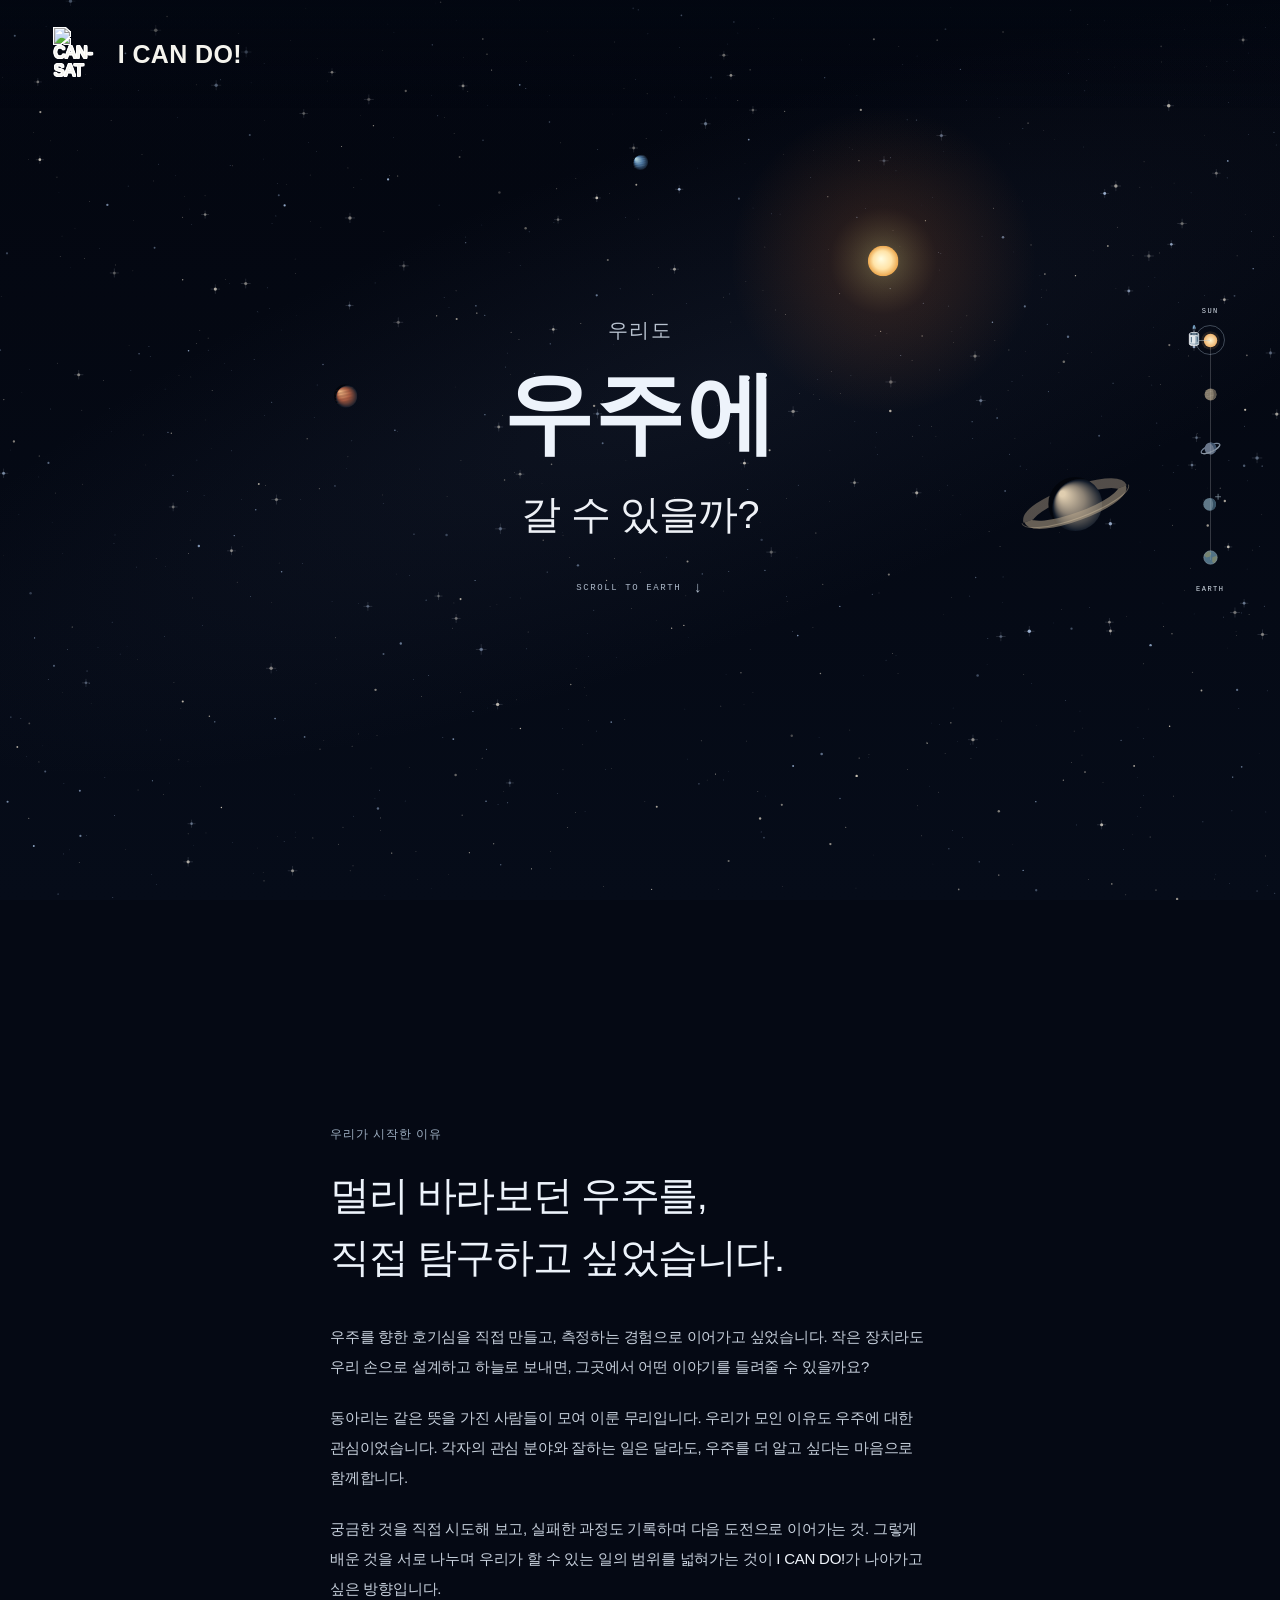
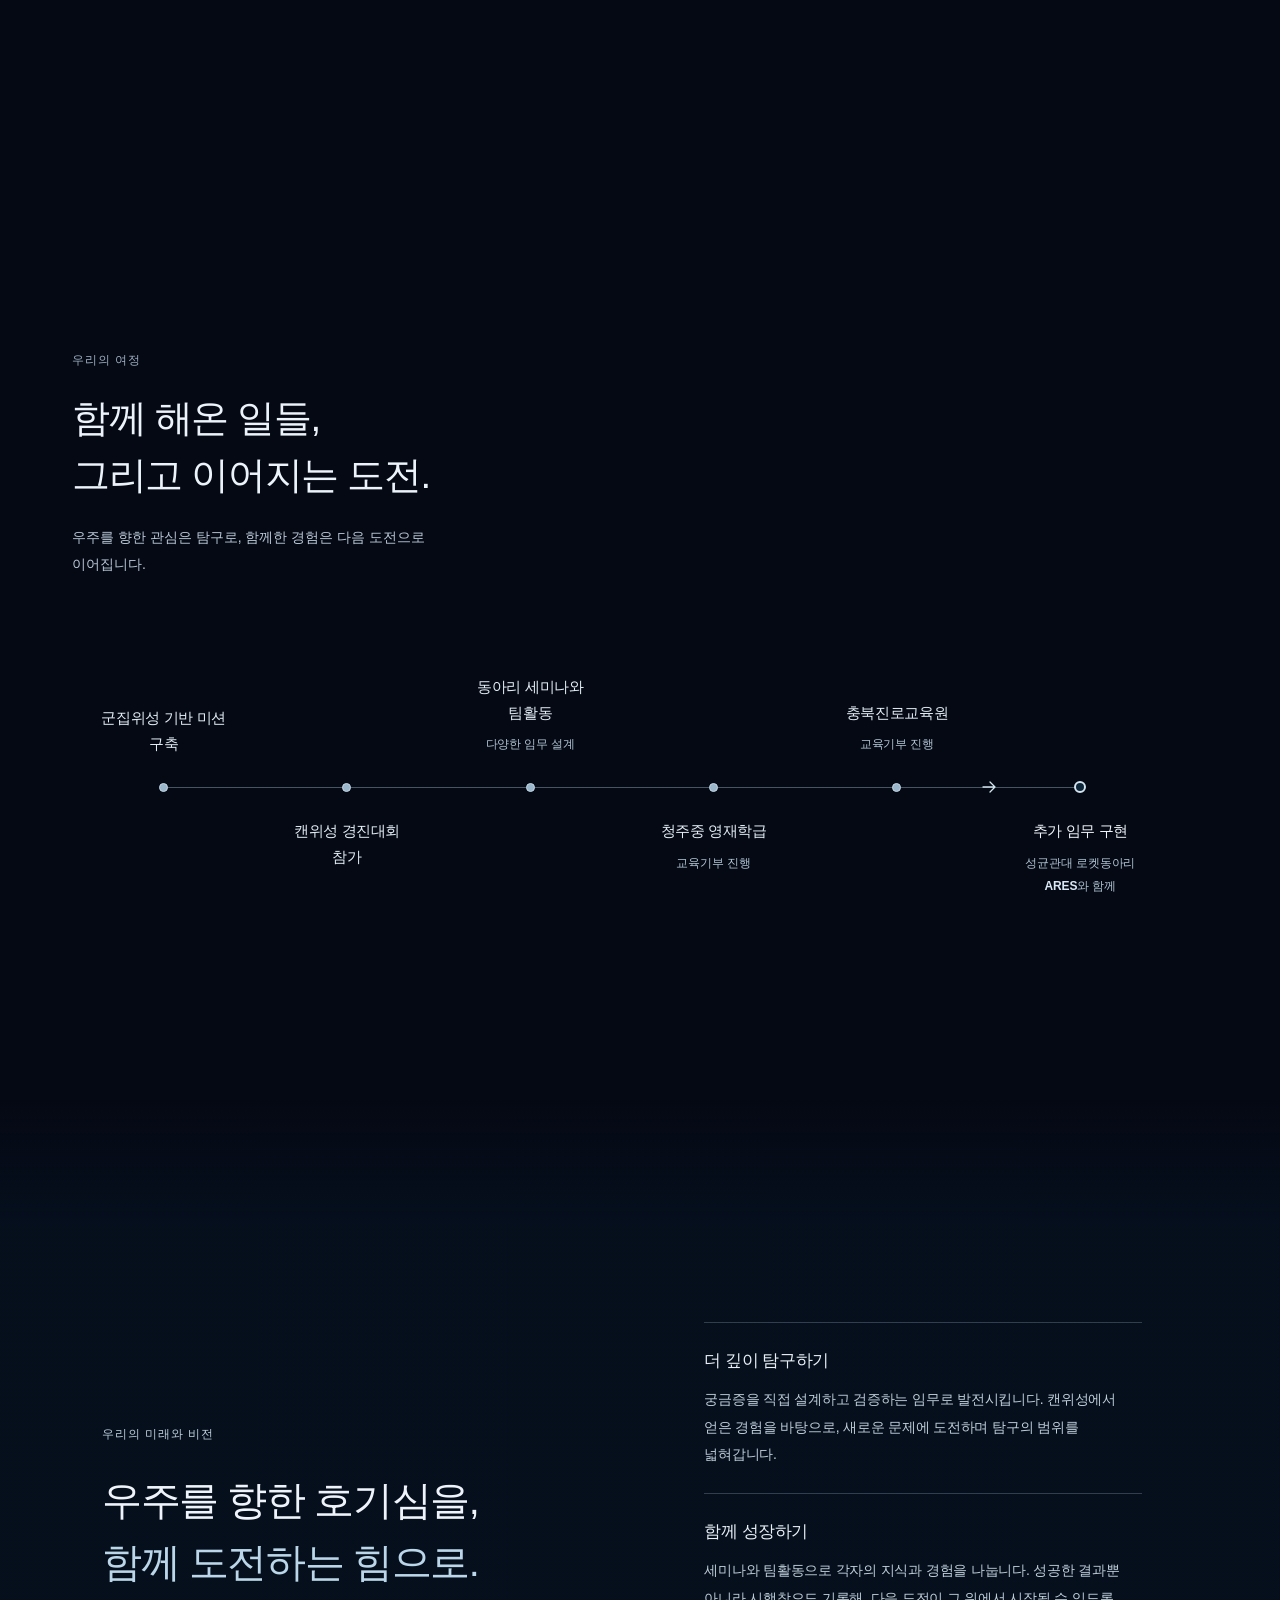
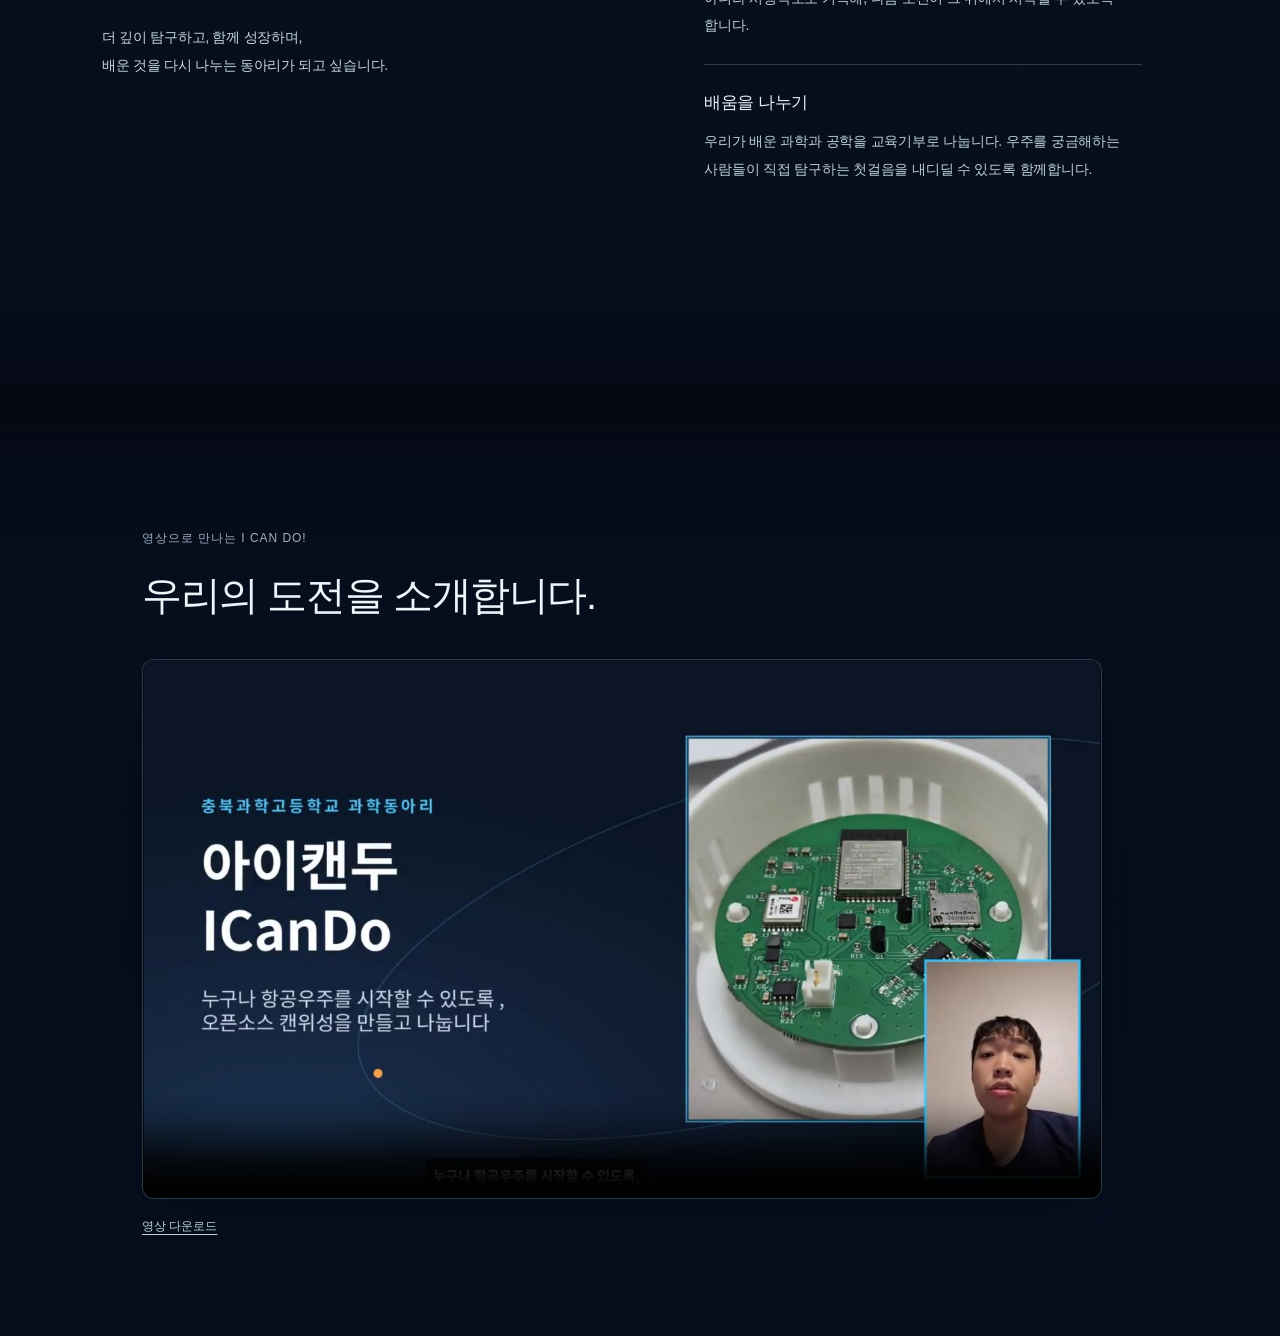
==== commit 3ee6b429: "Add club introduction video to final page section" ====
--- a/index.html
+++ b/index.html
@@ -6,7 +6,7 @@
   <meta name="theme-color" content="#050914">
   <title>I CAN DO!</title>
   <link rel="icon" href="assets/team-emblem-transparent.png" type="image/png">
-  <link rel="stylesheet" href="styles.css?v=our-vision-12">
+  <link rel="stylesheet" href="styles.css?v=club-video-13">
   <script src="scene.js?v=our-vision-12" defer></script>
 </head>
 <body>
@@ -114,7 +114,19 @@
         </div>
       </div>
     </section>
-    <section id="ground" class="journey-stage" aria-label="전라남도 고흥군 고흥읍 첨단미래로 291, 잔디와 포장 구역 너머 로켓 발사대가 보이는 지상"></section>
+    <section id="ground" class="journey-stage video-section" aria-labelledby="video-title">
+      <div class="video-content">
+        <header class="video-heading">
+          <p class="story-label">영상으로 만나는 I CAN DO!</p>
+          <h2 id="video-title">우리의 도전을 소개합니다.</h2>
+        </header>
+        <video class="club-video" controls playsinline preload="metadata" width="1280" height="720" poster="assets/club-introduction-poster.jpg" aria-labelledby="video-title">
+          <source src="assets/club-introduction.mp4" type="video/mp4">
+          이 브라우저는 영상 재생을 지원하지 않습니다. <a href="assets/club-introduction.mp4">소개 영상 다운로드</a>
+        </video>
+        <p class="video-download"><a href="assets/club-introduction.mp4" download>영상 다운로드</a></p>
+      </div>
+    </section>
   </main>
   <nav class="journey-progress" aria-label="페이지 구간 이동">
     <a class="journey-endpoint" href="#space">SUN</a>
@@ -154,9 +166,9 @@
         <svg viewBox="0 0 32 32" aria-hidden="true"><circle cx="15" cy="17" r="7.5" fill="#91b4c7"/><path d="M17 9.8a7.5 7.5 0 0 1 0 14.4c2.8-4.2 2.8-10.2 0-14.4Z" fill="#527890"/><path d="M25 5v6m-3-3h6" stroke="#c9deeb" stroke-width=".9" stroke-linecap="round"/></svg>
         <span class="stop-label">우리의 미래와 비전</span>
       </a>
-      <a class="journey-stop" href="#ground" data-section="ground" aria-label="지상 풍경으로 이동">
+      <a class="journey-stop" href="#ground" data-section="ground" aria-label="소개 영상으로 이동">
         <svg viewBox="0 0 32 32" aria-hidden="true"><defs><clipPath id="rail-earth-clip"><circle cx="16" cy="16" r="8"/></clipPath></defs><circle cx="16" cy="16" r="8" fill="#7cabc3"/><g clip-path="url(#rail-earth-clip)" fill="#b6c6a3"><path d="m9 10 5-2 3 3-2 4-4 1-3-3Zm9 6 5-2 3 5-5 5-3-3Z"/></g><circle cx="16" cy="16" r="8" fill="none" stroke="#c4dbe7" stroke-width=".7"/></svg>
-        <span class="stop-label">지상 풍경</span>
+        <span class="stop-label">소개 영상</span>
       </a>
     </div>
     <a class="journey-endpoint" href="#ground">EARTH</a>
--- a/styles.css
+++ b/styles.css
@@ -78,6 +78,22 @@
  .timeline-heading>p:last-child{font-size:13px}
 }
 
+/* The final ground scene also hosts the club introduction video. */
+.journey-stage.video-section{height:auto;min-height:100svh;display:flex;align-items:center;justify-content:center;padding:130px 100px 100px 64px;background:linear-gradient(180deg,#06112000,#061120b8 20%,#061120d9)}
+.video-content{width:min(100%,960px);min-width:0}
+.video-heading .story-label{margin-bottom:18px}
+.video-heading h2{margin:0 0 32px;color:#eef4fa;font-size:clamp(27px,3.1vw,40px);font-weight:500;line-height:1.55;letter-spacing:-.035em;word-break:keep-all}
+.club-video{display:block;width:100%;height:auto;aspect-ratio:16/9;background:#050914;border:1px solid #c1d6e33d;border-radius:12px;box-shadow:0 18px 60px #03091666}
+.club-video:focus-visible,.video-download a:focus-visible{outline:2px solid #b5d0e5;outline-offset:5px}
+.video-download{margin:18px 0 0;font-size:12px;line-height:1.6}
+.video-download a{color:#c0d0dd;text-underline-offset:4px}
+.video-download a:hover{color:#fff}
+@media(max-width:600px){
+ .journey-stage.video-section{padding:115px 64px 90px 30px}
+ .video-heading h2{font-size:clamp(25px,6.4vw,32px);margin-bottom:24px}
+ .club-video{border-radius:8px}
+}
+
 /* A shared direction for the club, following the record of its activities. */
 .journey-stage.vision-section{position:relative;isolation:isolate;height:auto;min-height:100svh;display:flex;align-items:center;justify-content:center;padding:145px 100px 140px 64px}
 .vision-section::before{content:"";position:absolute;inset:0;z-index:-1;pointer-events:none;background:linear-gradient(180deg,#06112000,#061120c2 14%,#061120c2 86%,#06112000)}
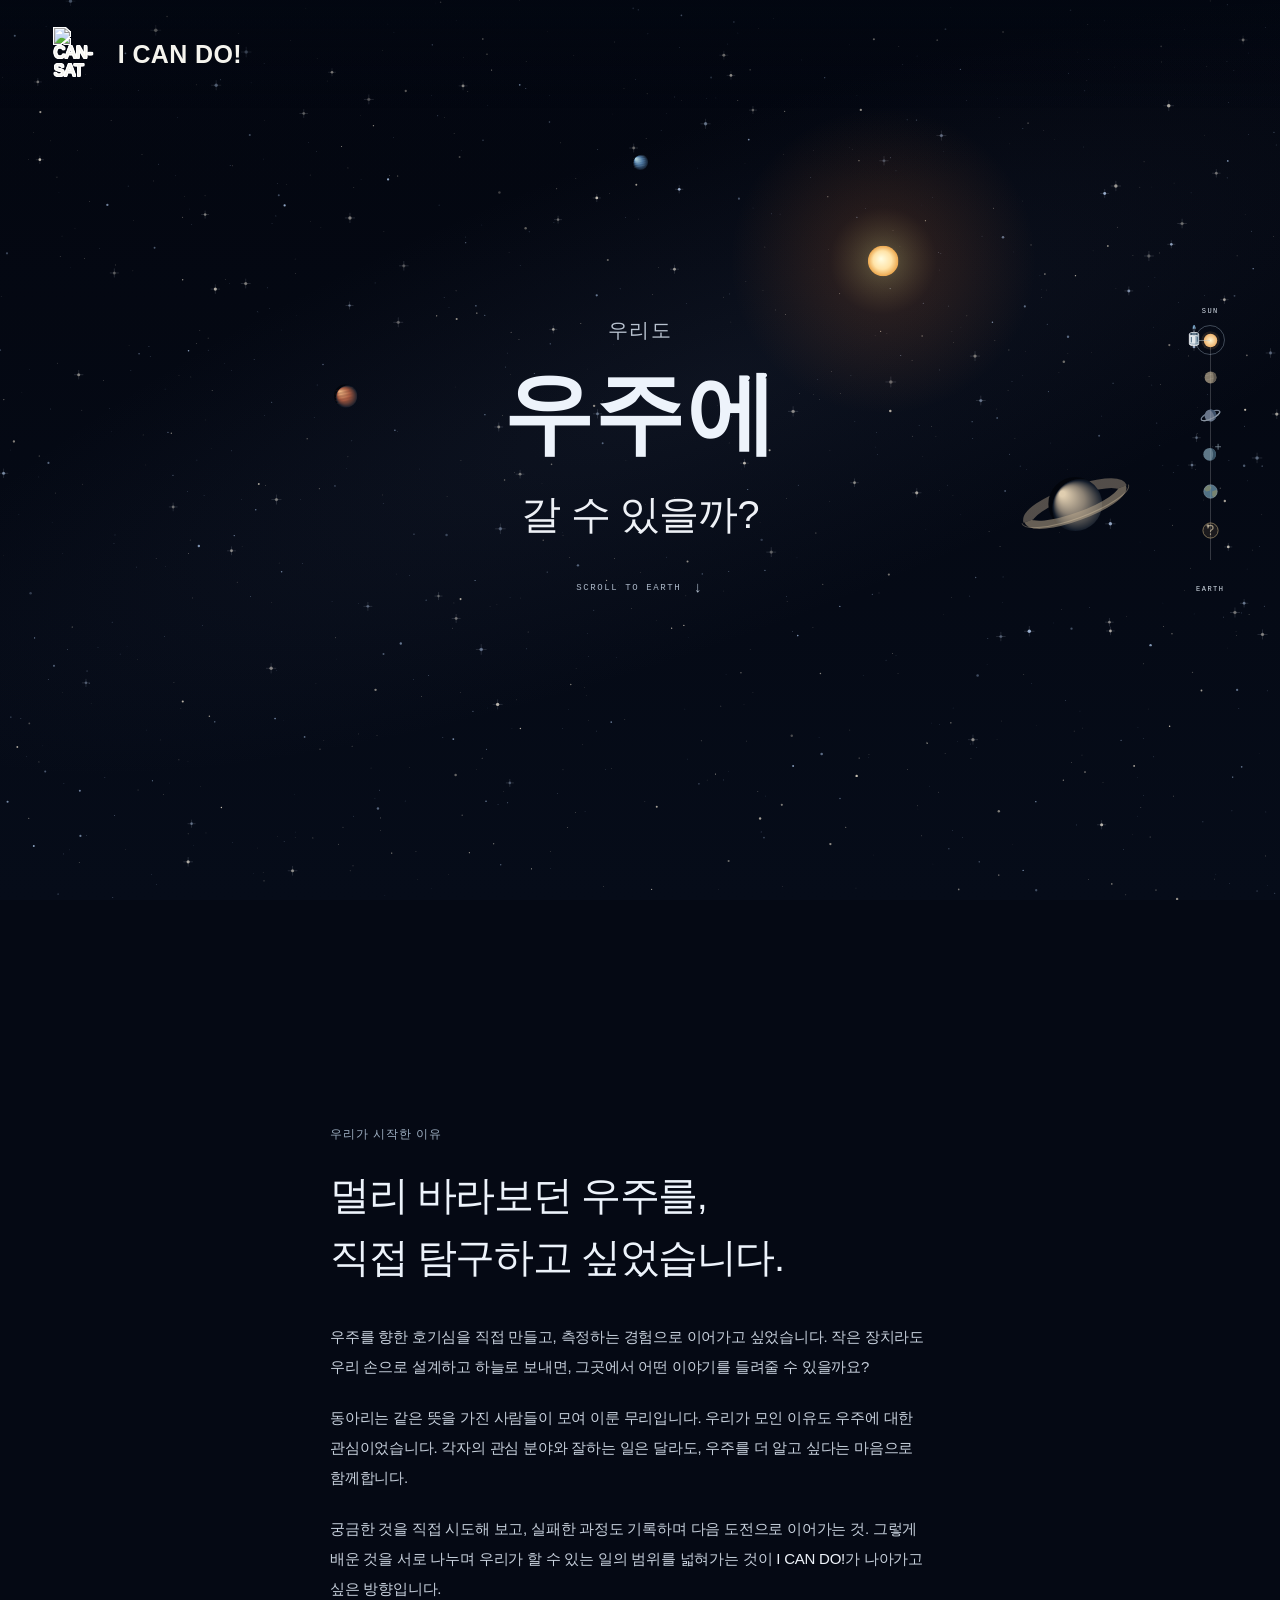
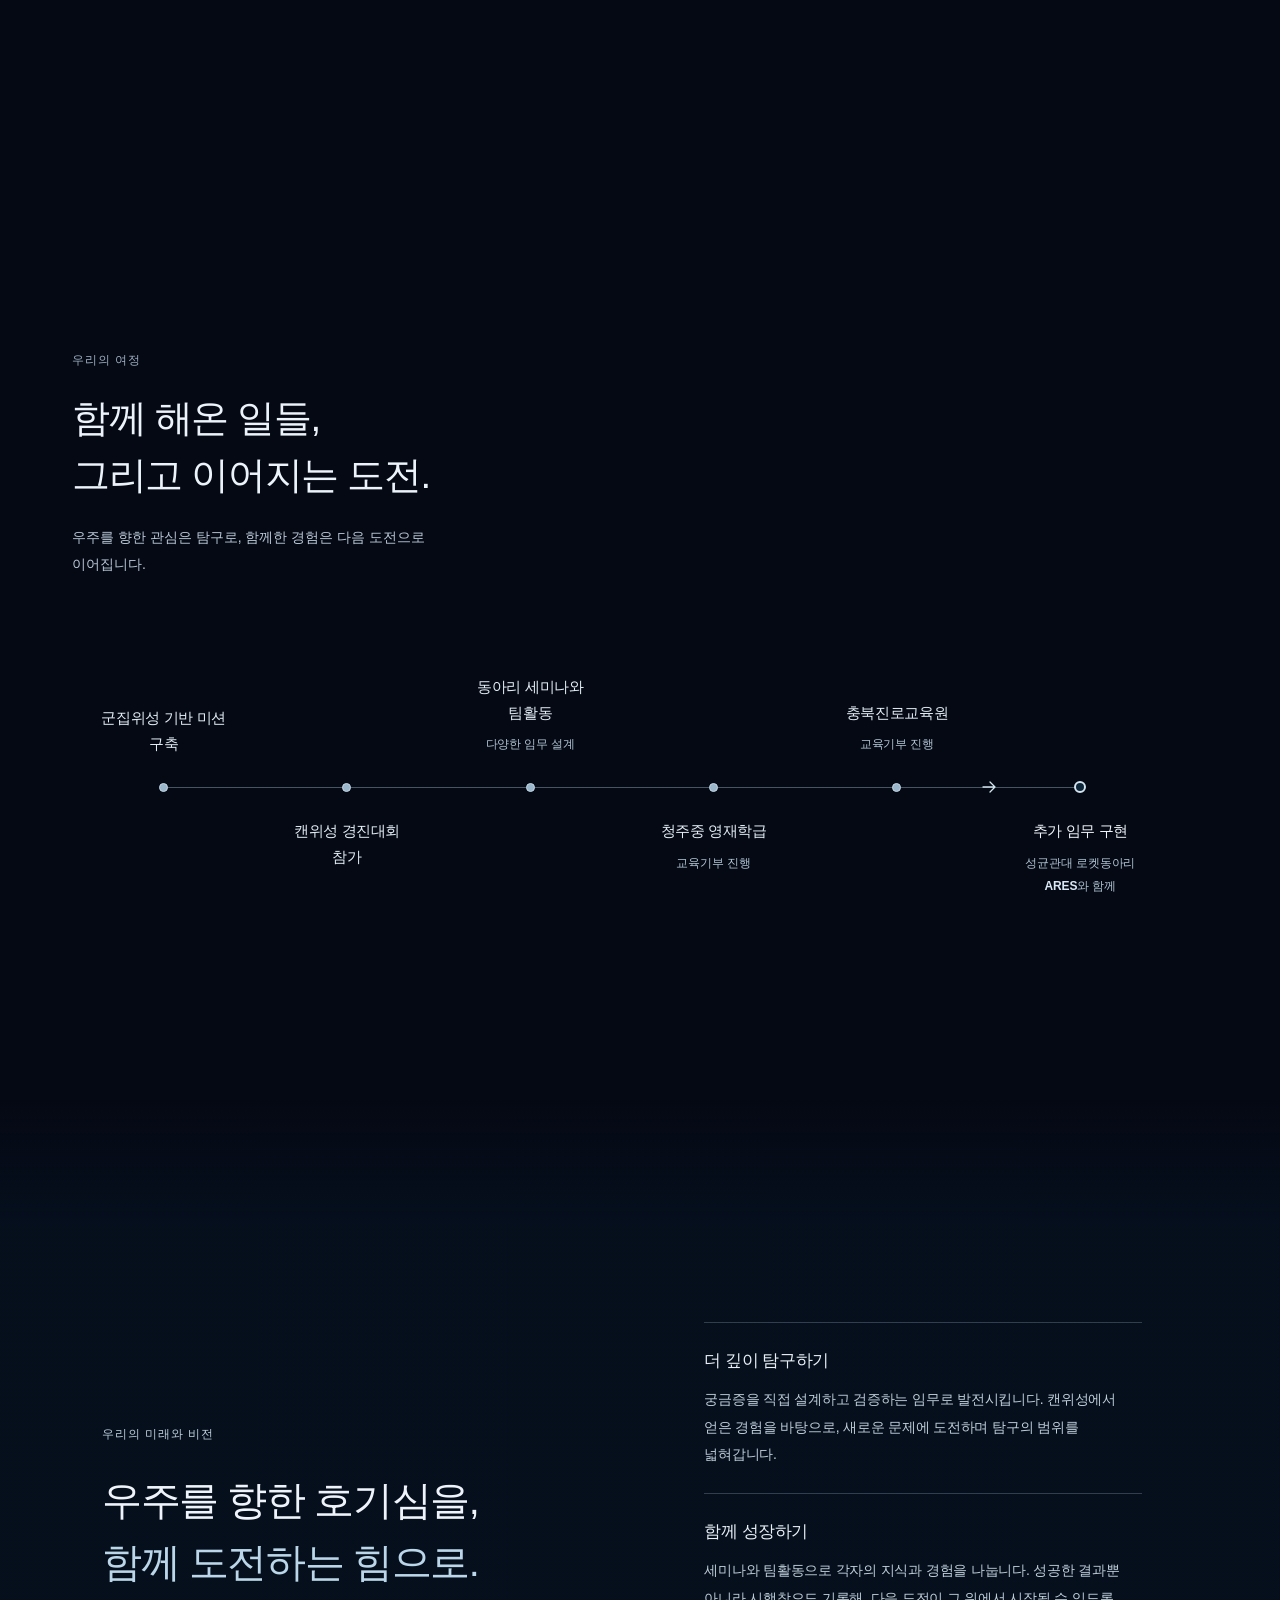
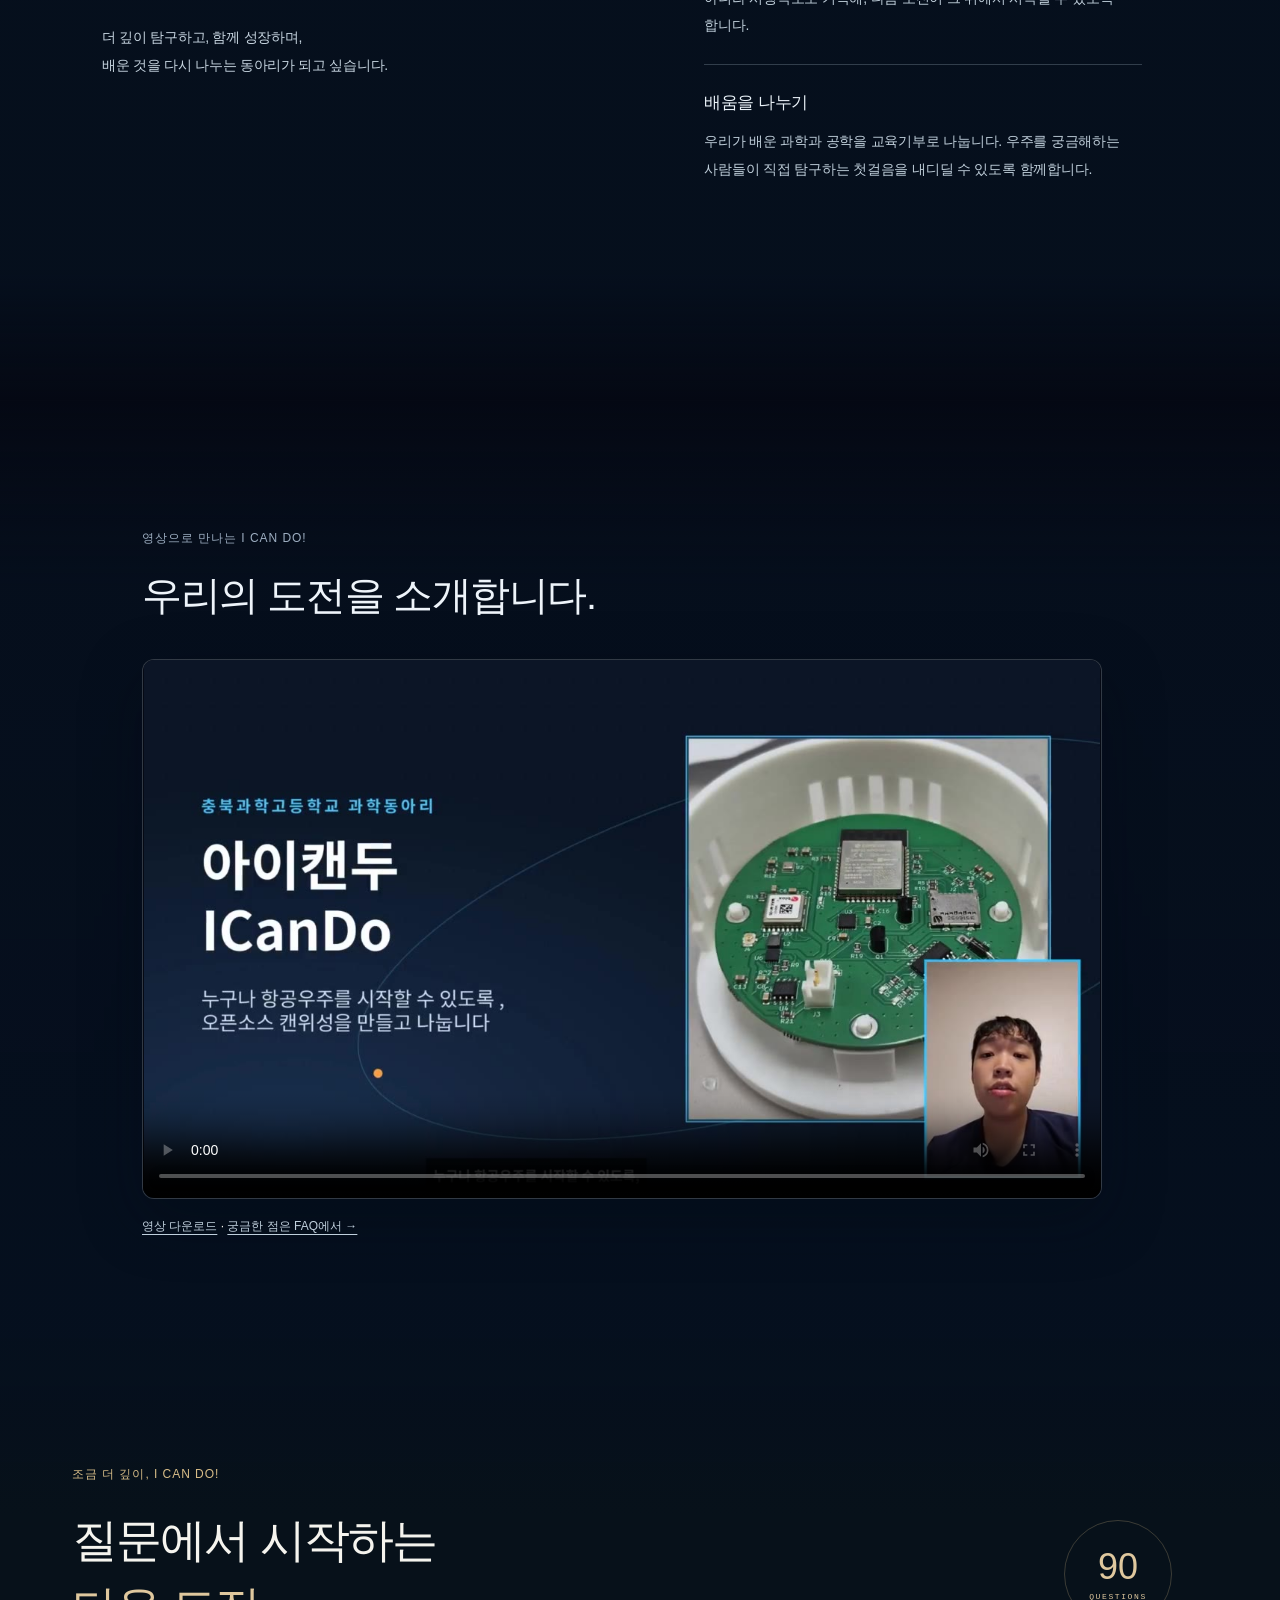
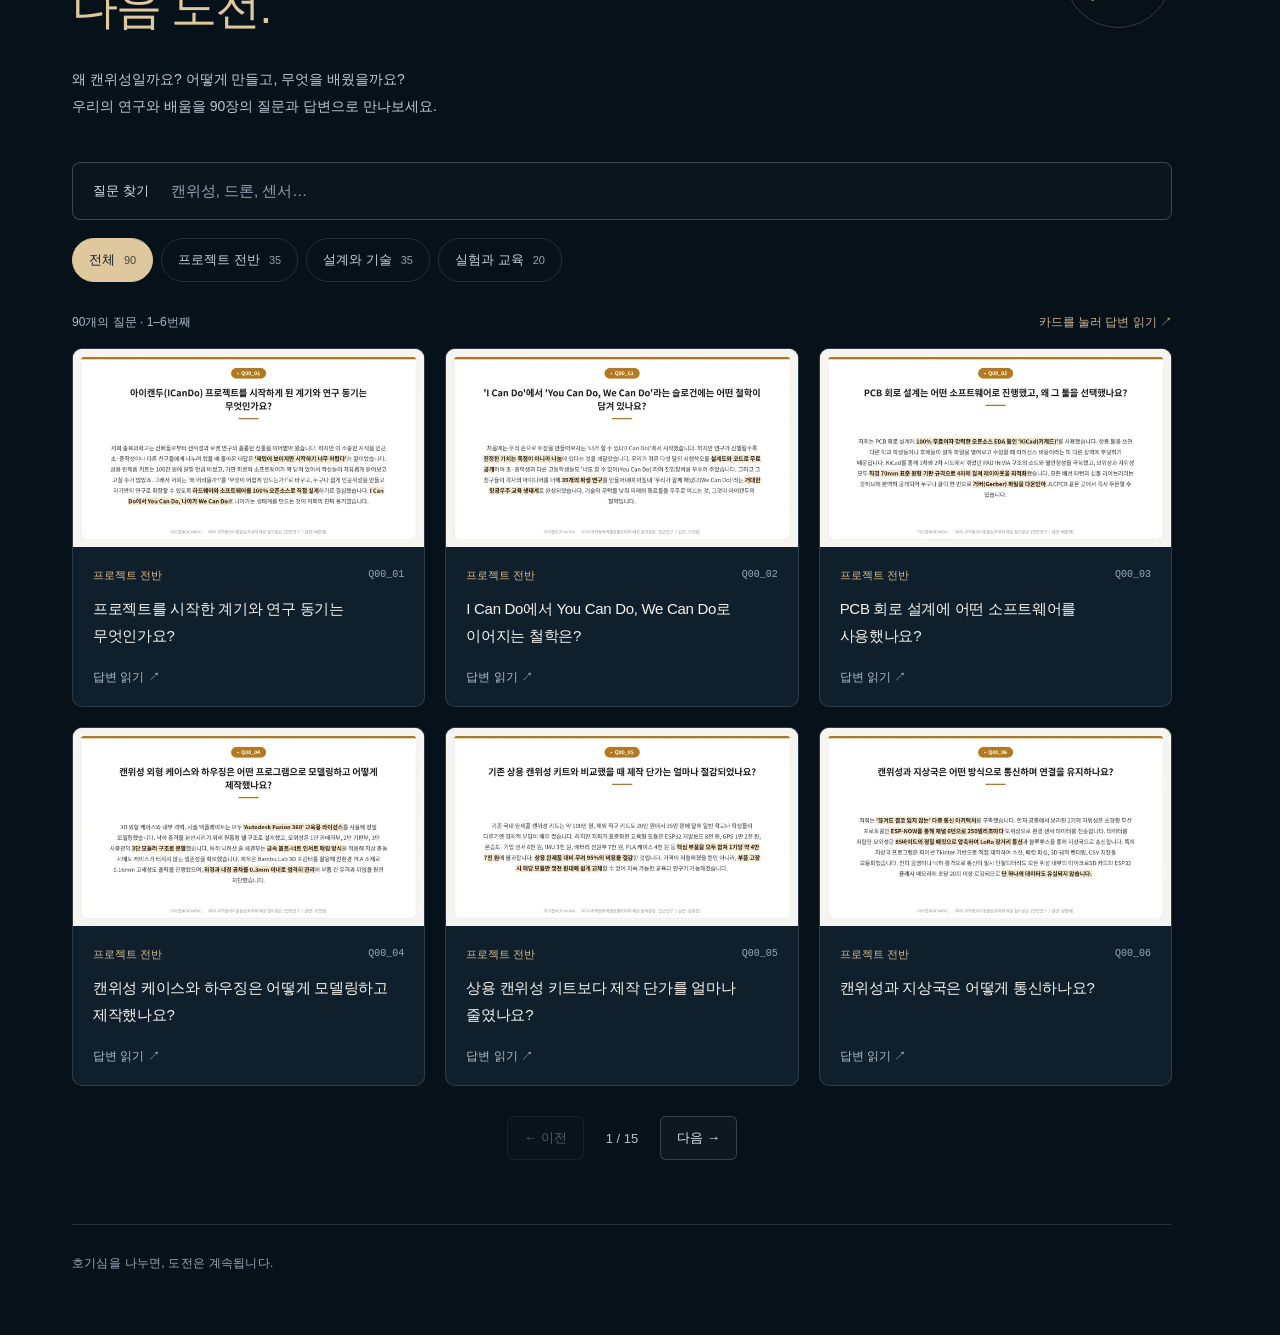
==== commit 5fd71447: "Add searchable FAQ card library with accessible image reader" ====
--- a/index.html
+++ b/index.html
@@ -7,7 +7,9 @@
   <title>I CAN DO!</title>
   <link rel="icon" href="assets/team-emblem-transparent.png" type="image/png">
   <link rel="stylesheet" href="styles.css?v=club-video-13">
+  <link rel="stylesheet" href="faq.css?v=faq-1">
   <script src="scene.js?v=our-vision-12" defer></script>
+  <script src="faq.js?v=faq-1" type="module"></script>
 </head>
 <body>
   <canvas id="universe" aria-hidden="true"></canvas>
@@ -124,10 +126,44 @@
           <source src="assets/club-introduction.mp4" type="video/mp4">
           이 브라우저는 영상 재생을 지원하지 않습니다. <a href="assets/club-introduction.mp4">소개 영상 다운로드</a>
         </video>
-        <p class="video-download"><a href="assets/club-introduction.mp4" download>영상 다운로드</a></p>
+        <p class="video-download"><a href="assets/club-introduction.mp4" download>영상 다운로드</a> · <a href="#faq">궁금한 점은 FAQ에서 →</a></p>
+      </div>
+    </section>
+    <section id="faq" class="faq-section" aria-labelledby="faq-title">
+      <div class="faq-content">
+        <header class="faq-heading">
+          <p class="story-label">조금 더 깊이, I CAN DO!</p>
+          <div class="faq-title-row"><h2 id="faq-title">질문에서 시작하는<br><span>다음 도전.</span></h2><span class="faq-total">90<span>QUESTIONS</span></span></div>
+          <p class="faq-intro">왜 캔위성일까요? 어떻게 만들고, 무엇을 배웠을까요?<br>우리의 연구와 배움을 90장의 질문과 답변으로 만나보세요.</p>
+        </header>
+        <div id="faq-app" hidden>
+          <div class="faq-tools">
+            <label class="faq-search" for="faq-search"><span>질문 찾기</span><input id="faq-search" type="search" placeholder="캔위성, 드론, 센서…" autocomplete="off" aria-controls="faq-results"></label>
+            <div class="faq-filters" role="group" aria-label="질문 주제">
+              <button type="button" data-category="all" aria-pressed="true">전체 <span>90</span></button>
+              <button type="button" data-category="project" aria-pressed="false">프로젝트 전반 <span>35</span></button>
+              <button type="button" data-category="engineering" aria-pressed="false">설계와 기술 <span>35</span></button>
+              <button type="button" data-category="education" aria-pressed="false">실험과 교육 <span>20</span></button>
+            </div>
+          </div>
+          <div class="faq-results-heading"><p id="faq-status" role="status" aria-live="polite" aria-atomic="true"></p><span>카드를 눌러 답변 읽기 ↗</span></div>
+          <ul id="faq-results" class="faq-grid" aria-label="FAQ 카드뉴스"></ul>
+          <div id="faq-empty" class="faq-empty" hidden><p>일치하는 질문이 없어요.</p><p>다른 검색어를 입력하거나 전체 질문을 살펴보세요.</p><button type="button" id="faq-reset">전체 질문 보기</button></div>
+          <nav id="faq-pagination" class="faq-pagination" aria-label="FAQ 목록 페이지">
+            <button type="button" id="faq-page-prev">← 이전</button><span id="faq-page-status"></span><button type="button" id="faq-page-next">다음 →</button>
+          </nav>
+        </div>
+        <noscript><p class="faq-intro">카드 검색과 모아보기를 사용하려면 JavaScript를 켜주세요. <a href="assets/faq/Q00_01.jpg">첫 번째 FAQ 원본 읽기</a></p></noscript>
+        <p class="faq-signoff">호기심을 나누면, 도전은 계속됩니다.</p>
       </div>
     </section>
   </main>
+  <dialog id="faq-reader" class="faq-reader" aria-labelledby="faq-reader-title" aria-describedby="faq-reader-help">
+    <header class="faq-reader-heading"><div><p id="faq-reader-topic"></p><h2 id="faq-reader-title"></h2></div><button type="button" id="faq-close" aria-label="카드뉴스 닫기" autofocus>닫기 ✕</button></header>
+    <div class="faq-reader-toolbar"><button type="button" id="faq-zoom" aria-pressed="false">확대해서 읽기 ＋</button><a id="faq-original" target="_blank" rel="noopener">원본 열기 ↗</a></div>
+    <div id="faq-reader-body" class="faq-reader-body" tabindex="0" role="region" aria-label="카드뉴스 이미지, 확대 시 좌우로 스크롤할 수 있습니다"><img id="faq-reader-image" width="1920" height="1080" alt=""><p id="faq-image-error" role="status" hidden>이미지를 불러오지 못했습니다. 잠시 후 카드를 다시 열어주세요.</p></div>
+    <footer class="faq-reader-footer"><p id="faq-reader-help">작은 글씨는 확대해서 읽어보세요. ← → 키로도 이동할 수 있어요.</p><div class="faq-reader-navigation"><button type="button" id="faq-card-prev" aria-label="이전 카드">← 이전</button><span id="faq-reader-position" role="status" aria-live="polite" aria-atomic="true"></span><button type="button" id="faq-card-next" aria-label="다음 카드">다음 →</button></div></footer>
+  </dialog>
   <nav class="journey-progress" aria-label="페이지 구간 이동">
     <a class="journey-endpoint" href="#space">SUN</a>
     <div class="progress-track">
@@ -170,8 +206,12 @@
         <svg viewBox="0 0 32 32" aria-hidden="true"><defs><clipPath id="rail-earth-clip"><circle cx="16" cy="16" r="8"/></clipPath></defs><circle cx="16" cy="16" r="8" fill="#7cabc3"/><g clip-path="url(#rail-earth-clip)" fill="#b6c6a3"><path d="m9 10 5-2 3 3-2 4-4 1-3-3Zm9 6 5-2 3 5-5 5-3-3Z"/></g><circle cx="16" cy="16" r="8" fill="none" stroke="#c4dbe7" stroke-width=".7"/></svg>
         <span class="stop-label">소개 영상</span>
       </a>
+      <a class="journey-stop" href="#faq" data-section="faq" aria-label="FAQ 카드뉴스로 이동">
+        <svg viewBox="0 0 32 32" aria-hidden="true"><circle cx="16" cy="16" r="9" fill="#ba985d" fill-opacity=".2" stroke="#d8bd88" stroke-width="1"/><path d="M13 13a3 3 0 0 1 6 0c0 2-3 2-3 4m0 3v.5" fill="none" stroke="#ead7b3" stroke-width="1.5" stroke-linecap="round"/></svg>
+        <span class="stop-label">질문과 답변 · FAQ</span>
+      </a>
     </div>
-    <a class="journey-endpoint" href="#ground">EARTH</a>
+    <a class="journey-endpoint" href="#faq">EARTH</a>
   </nav>
   <noscript><p class="fallback-note">스크롤 배경을 보려면 JavaScript를 켜주세요.</p></noscript>
 </body>
--- a/faq.css
+++ b/faq.css
@@ -0,0 +1,85 @@
+/* FAQ cards retain the warm paper and brass accents of the original artwork. */
+.faq-section{position:relative;min-height:100svh;padding:130px 100px 60px 64px;background:linear-gradient(180deg,#061120d9,#07111a 180px);scroll-margin-top:0}
+.faq-content{width:min(100%,1100px);margin:auto}
+.faq-heading .story-label{color:#d8bd88;margin-bottom:24px}
+.faq-title-row{display:flex;align-items:center;justify-content:space-between;gap:24px}
+.faq-heading h2{margin:0;font-size:clamp(32px,3.6vw,48px);line-height:1.45;font-weight:500;letter-spacing:-.04em;word-break:keep-all}
+.faq-heading h2 span{color:#dfc89e}
+.faq-total{display:flex;flex-direction:column;align-items:center;justify-content:center;width:108px;height:108px;flex:none;border:1px solid #d8bd8840;border-radius:50%;font-size:36px;font-weight:300;color:#dfc89e}
+.faq-total span{margin-top:4px;font:8px ui-monospace,SFMono-Regular,Consolas,monospace;letter-spacing:1.6px}
+.faq-intro{margin:26px 0 0;color:#bccad6;font-size:14px;line-height:1.9;word-break:keep-all}
+.faq-tools{margin-top:42px}
+.faq-section button,.faq-reader button{font:inherit;cursor:pointer}
+.faq-section button:focus-visible,.faq-section a:focus-visible,.faq-search input:focus-visible,.faq-reader button:focus-visible,.faq-reader a:focus-visible,.faq-reader-body:focus-visible{outline:2px solid #e0c89b;outline-offset:4px}
+.faq-search{display:flex;align-items:center;gap:20px;padding:4px 20px;border:1px solid #b7c6d447;border-radius:8px;background:#ffffff05}
+.faq-search>span{flex:none;color:#d5dee7;font-size:13px}
+.faq-search input{width:100%;min-width:0;min-height:48px;padding:10px 2px;background:transparent;border:0;color:#f5f4ee;font:inherit;font-size:15px;border-radius:3px}
+.faq-search input::placeholder{color:#92a2b4;opacity:1}
+.faq-search:focus-within{border-color:#dfc89e}
+.faq-filters{display:flex;flex-wrap:wrap;gap:8px;margin-top:18px}
+.faq-filters button{display:inline-flex;align-items:center;gap:9px;min-height:44px;padding:10px 16px;border:1px solid #b7c6d42b;border-radius:24px;background:transparent;color:#c5d1dc;font-size:13px}
+.faq-filters button span{font-size:11px;opacity:.75}
+.faq-filters button[aria-pressed=true]{background:#dfc89e;color:#111b25;border-color:#dfc89e}
+.faq-filters button:hover{border-color:#dfc89e}
+.faq-results-heading{display:flex;align-items:center;justify-content:space-between;gap:16px;margin:30px 0 16px;color:#a9b9c8;font-size:12px;line-height:1.7}
+.faq-results-heading p{margin:0}
+.faq-results-heading>span{color:#cbb58f}
+.faq-grid{display:grid;grid-template-columns:repeat(3,minmax(0,1fr));gap:20px;list-style:none;padding:0;margin:0;scroll-margin-top:125px}
+.faq-card{height:100%;overflow:hidden;border:1px solid #b7c6d42b;border-radius:10px;background:#101f2c}
+.faq-card button{display:flex;flex-direction:column;width:100%;height:100%;padding:0;text-align:left;color:inherit;border:0;background:transparent}
+.faq-card button:hover{background:#172a3a}
+.faq-card button:focus-visible{outline-offset:-3px}
+.faq-card img{display:block;width:100%;height:auto;aspect-ratio:16/9;object-fit:contain;background:#f6f4ef}
+.faq-card-copy{display:flex;flex-direction:column;flex:1;width:100%;padding:20px}
+.faq-card-meta{display:flex;align-items:center;justify-content:space-between;gap:10px;color:#d7bd8f;font-size:11px;line-height:1.5}
+.faq-card-id{color:#94a9ba;font:10px ui-monospace,SFMono-Regular,Consolas,monospace;white-space:nowrap}
+.faq-card-title{margin:12px 0 20px;font-size:15px;line-height:1.8;font-weight:500;letter-spacing:-.02em;word-break:keep-all;overflow-wrap:anywhere}
+.faq-card-open{margin-top:auto;color:#aebecc;font-size:12px}
+.faq-pagination{display:flex;align-items:center;justify-content:center;gap:22px;margin-top:30px;font-size:13px}
+.faq-pagination button,.faq-empty button,.faq-reader button{min-height:44px;padding:10px 16px;border:1px solid #b7c6d43d;border-radius:6px;background:#ffffff08;color:#e0e8ee}
+.faq-pagination button:hover:enabled,.faq-empty button:hover,.faq-reader button:hover:enabled{border-color:#dfc89e;background:#dfc89e15}
+.faq-pagination button:disabled,.faq-reader button:disabled{opacity:.35;cursor:default}
+#faq-page-status{color:#b4c3d0;font-variant-numeric:tabular-nums}
+.faq-empty{text-align:center;padding:48px 20px;border:1px dashed #b7c6d43d;border-radius:10px;color:#c7d2dc;font-size:14px;line-height:1.8}
+.faq-empty p:first-child{font-size:20px;color:#edf3fb}
+.faq-signoff{margin:64px 0 0;padding:28px 0 0;border-top:1px solid #b7c6d42b;color:#96a9b9;font-size:12px;line-height:1.8;letter-spacing:.02em}
+.faq-section [hidden],.faq-reader [hidden]{display:none!important}
+.journey-stop:nth-of-type(2){top:20%}.journey-stop:nth-of-type(3){top:40%}.journey-stop:nth-of-type(4){top:60%}.journey-stop:nth-of-type(5){top:80%}.journey-stop:nth-of-type(6){top:100%}
+.faq-reader{width:min(1280px,calc(100% - 40px));max-width:none;max-height:calc(100dvh - 40px);padding:0;border:1px solid #a6bbcf52;border-radius:12px;background:#0c1b29;color:#eef3f8;box-shadow:0 30px 120px #0008;overflow:hidden}
+.faq-reader[open]{display:flex;flex-direction:column}
+.faq-reader::backdrop{background:#020712db;backdrop-filter:blur(6px)}
+.faq-reader-heading{display:flex;align-items:flex-start;justify-content:space-between;gap:24px;padding:22px 24px 14px;flex:none}
+.faq-reader-heading p{margin:0 0 8px;color:#d7bd8f;font-size:11px;line-height:1.6}
+.faq-reader-heading h2{margin:0;font-size:clamp(16px,1.7vw,22px);font-weight:500;line-height:1.6;word-break:keep-all;overflow-wrap:anywhere}
+.faq-reader-heading>button{flex:none;font-size:12px}
+.faq-reader-toolbar{display:flex;align-items:center;gap:18px;padding:0 24px 16px;flex:none;font-size:12px}
+.faq-reader-toolbar a{display:inline-flex;align-items:center;min-height:44px;color:#d8c29b;text-underline-offset:4px}
+.faq-reader-body{overflow:auto;min-height:0;background:#f5f3ef;overscroll-behavior:contain}
+.faq-reader-body img{display:block;width:100%;height:auto}
+.faq-reader-body.is-zoomed img{width:max(100%,1200px);max-width:none}
+#faq-image-error{padding:30px;color:#5b2929;line-height:1.8}
+.faq-reader-footer{display:flex;align-items:center;justify-content:space-between;gap:20px;padding:16px 24px;flex:none}
+.faq-reader-footer>p{max-width:380px;margin:0;color:#b4c3d0;font-size:11px;line-height:1.8}
+.faq-reader-navigation{display:flex;align-items:center;justify-content:center;gap:16px;flex:none;font-size:12px}
+#faq-reader-position{color:#dcc399;min-width:50px;text-align:center;font-variant-numeric:tabular-nums}
+@media(max-width:1000px){.faq-grid{grid-template-columns:repeat(2,minmax(0,1fr))}.faq-reader-footer{flex-direction:column;gap:12px}.faq-reader-footer>p{text-align:center;max-width:none}}
+@media(max-width:600px){
+ .faq-section{padding:115px 64px 40px 30px}
+ .faq-heading .story-label{font-size:11px}
+ .faq-heading h2{font-size:clamp(28px,7vw,36px)}
+ .faq-total{width:66px;height:66px;font-size:25px}.faq-total span{font-size:6px;letter-spacing:.4px}
+ .faq-title-row{gap:12px}
+ .faq-intro{font-size:13px}.faq-intro br{display:none}
+ .faq-tools{margin-top:30px}
+ .faq-search{padding:4px 12px;gap:12px}.faq-search>span{font-size:11px}.faq-search input{font-size:16px}
+ .faq-filters{gap:8px}.faq-filters button{padding:9px 12px;font-size:12px;gap:7px}
+ .faq-results-heading{align-items:flex-start;flex-direction:column;gap:4px;font-size:11px}
+ .faq-grid{grid-template-columns:minmax(0,1fr);gap:16px}
+ .faq-card-copy{padding:18px}.faq-card-title{margin-bottom:16px}
+ .faq-pagination{gap:16px;font-size:12px}.faq-pagination button{padding:10px 12px}
+ .faq-signoff{margin-top:42px}
+ .faq-reader{width:calc(100% - 16px);max-height:calc(100dvh - 16px);border-radius:8px}
+ .faq-reader-heading{padding:16px 14px 10px;gap:12px}.faq-reader-heading h2{font-size:16px}.faq-reader-heading>button{padding:8px 10px}
+ .faq-reader-toolbar{padding:0 14px 12px;gap:16px}
+ .faq-reader-footer{padding:12px 14px}.faq-reader-footer>p{font-size:10px}
+}
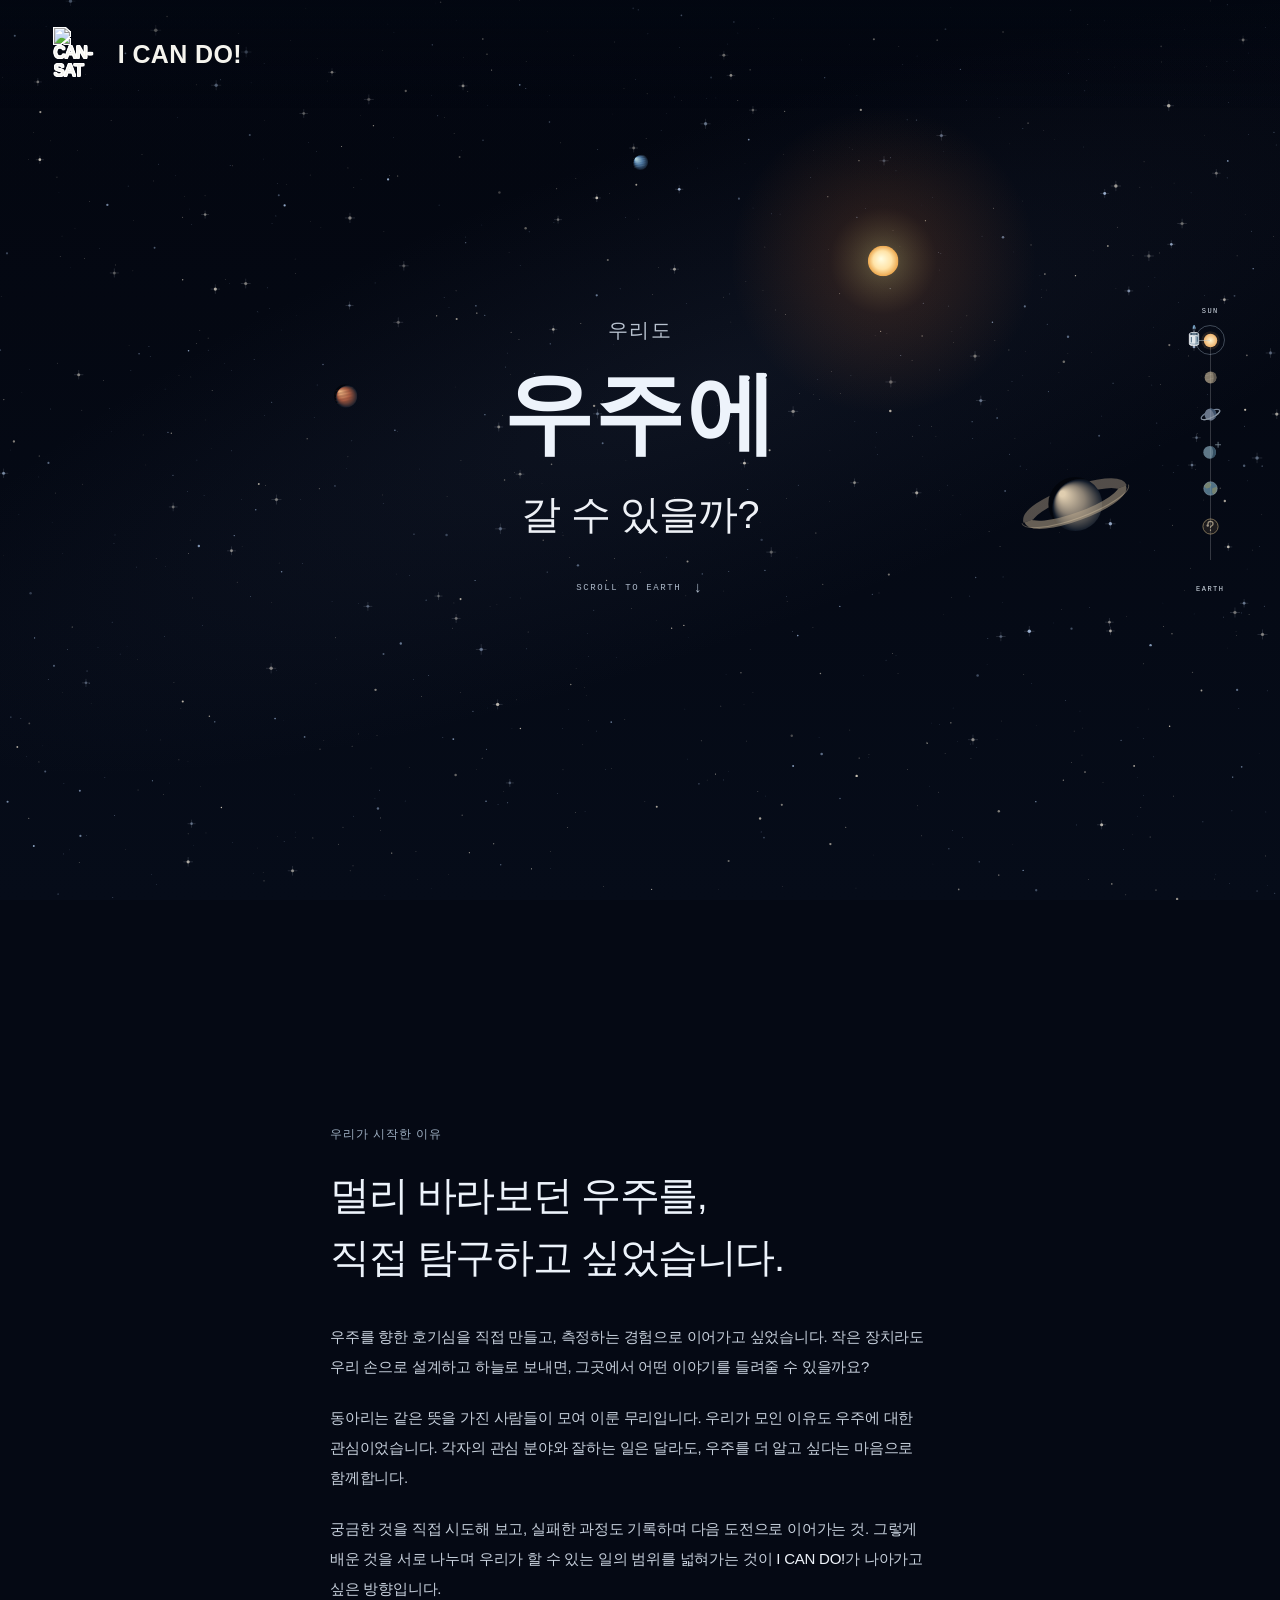
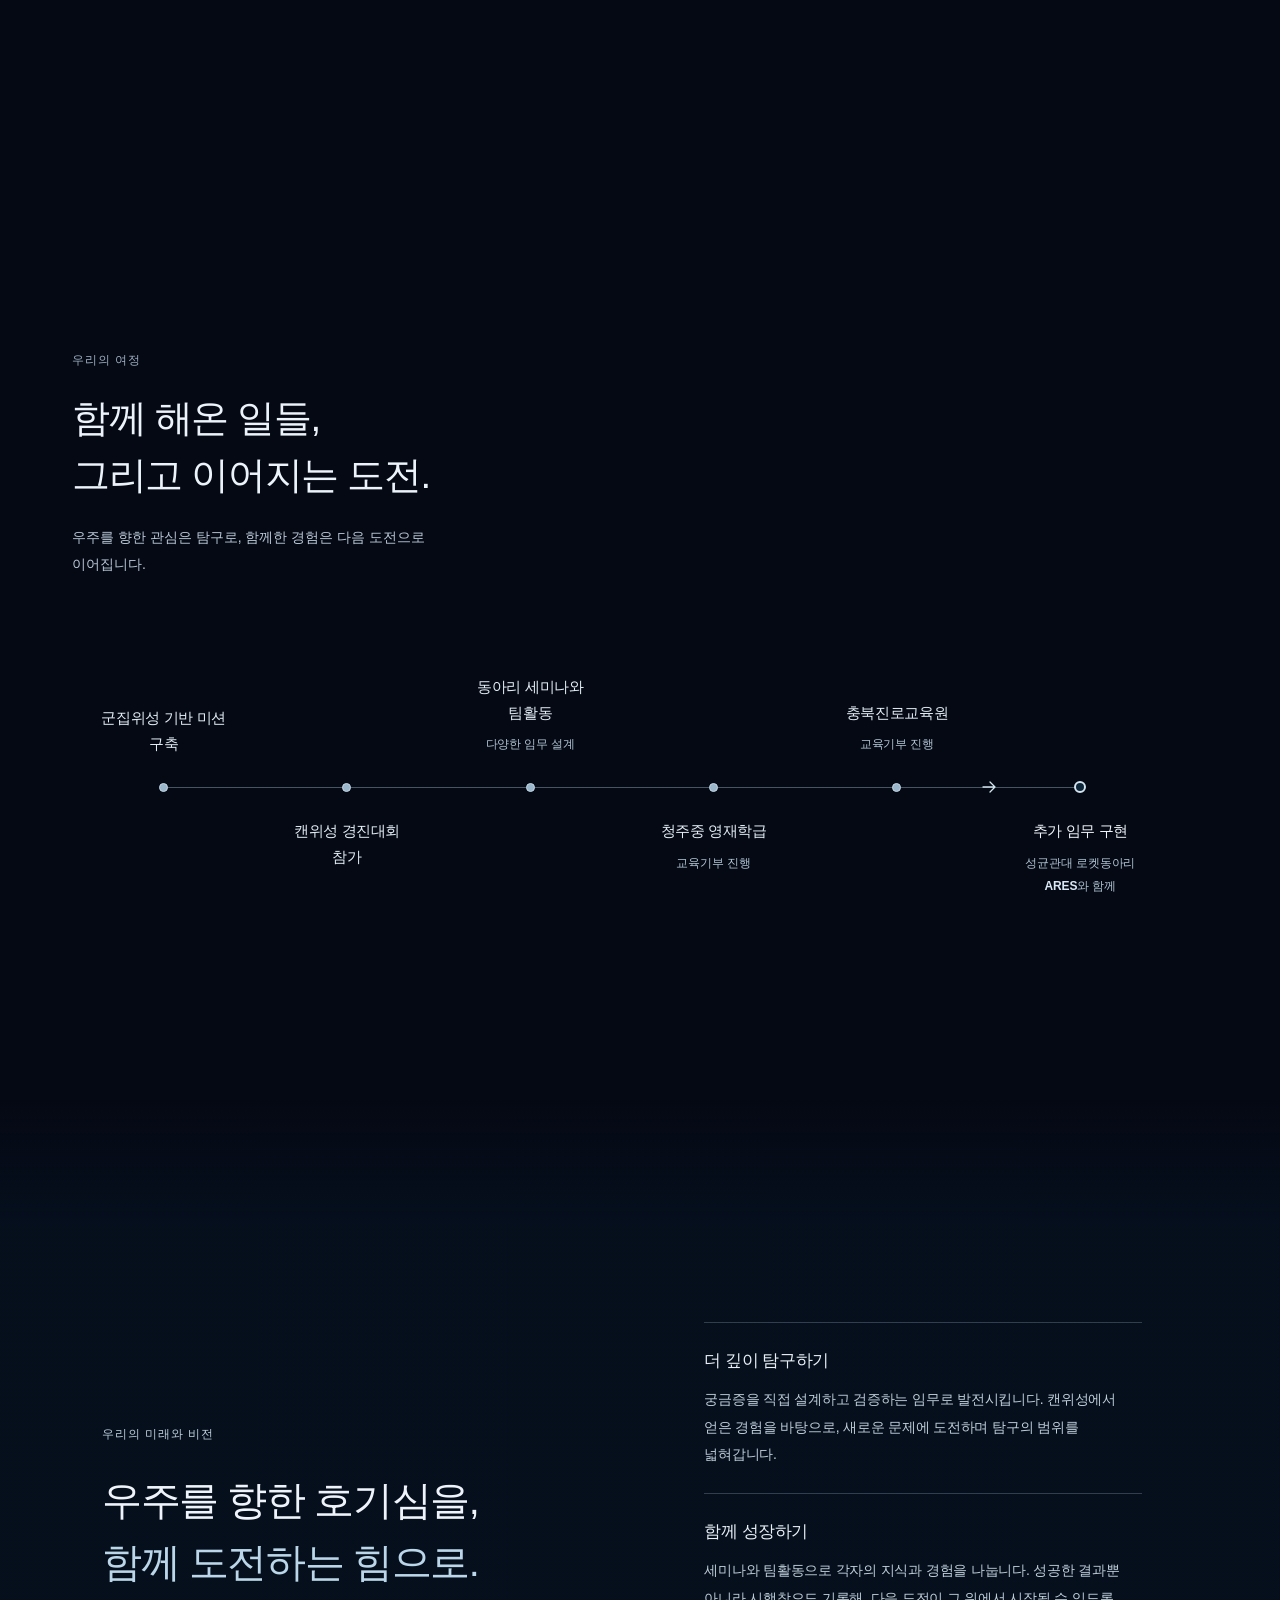
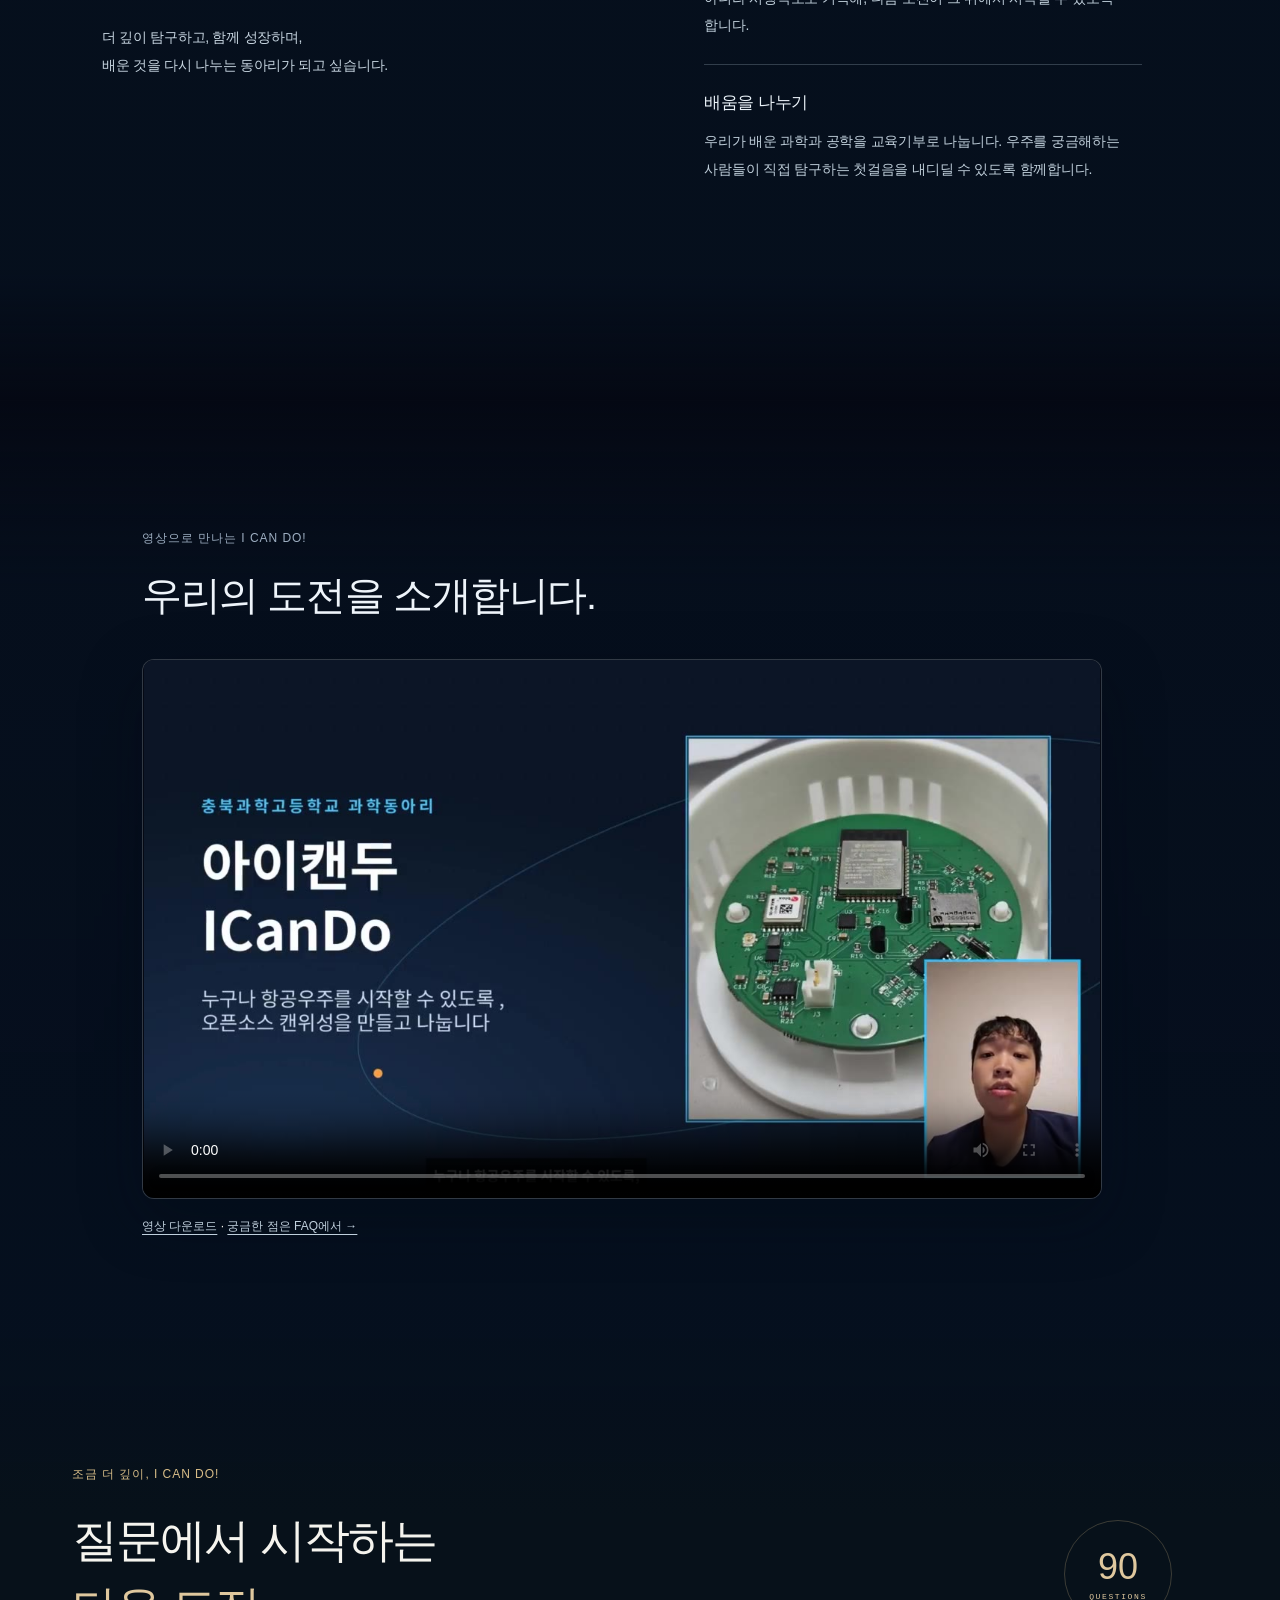
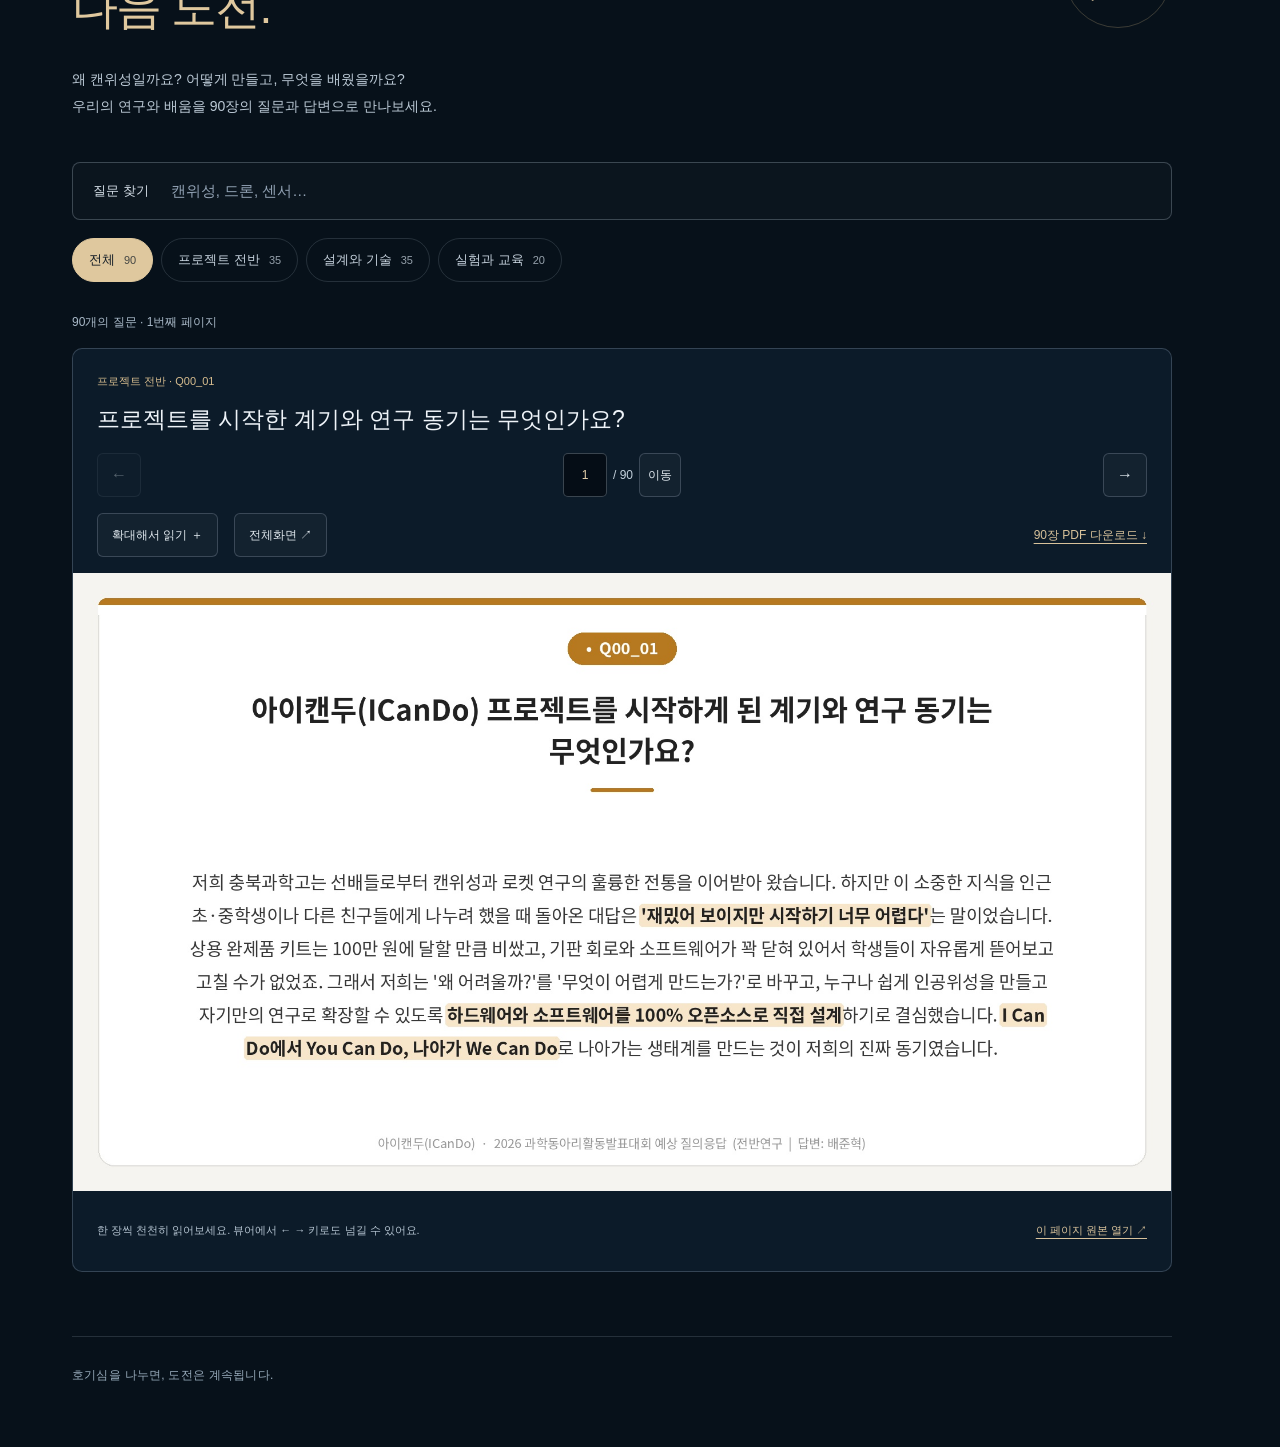
==== commit 771fda97: "Replace FAQ gallery with isolated single-page document reader" ====
--- a/index.html
+++ b/index.html
@@ -7,9 +7,9 @@
   <title>I CAN DO!</title>
   <link rel="icon" href="assets/team-emblem-transparent.png" type="image/png">
   <link rel="stylesheet" href="styles.css?v=club-video-13">
-  <link rel="stylesheet" href="faq.css?v=faq-1">
+  <link rel="stylesheet" href="faq.css?v=faq-2">
   <script src="scene.js?v=our-vision-12" defer></script>
-  <script src="faq.js?v=faq-1" type="module"></script>
+  <script src="faq.js?v=faq-2" type="module"></script>
 </head>
 <body>
   <canvas id="universe" aria-hidden="true"></canvas>
@@ -129,41 +129,11 @@
         <p class="video-download"><a href="assets/club-introduction.mp4" download>영상 다운로드</a> · <a href="#faq">궁금한 점은 FAQ에서 →</a></p>
       </div>
     </section>
-    <section id="faq" class="faq-section" aria-labelledby="faq-title">
-      <div class="faq-content">
-        <header class="faq-heading">
-          <p class="story-label">조금 더 깊이, I CAN DO!</p>
-          <div class="faq-title-row"><h2 id="faq-title">질문에서 시작하는<br><span>다음 도전.</span></h2><span class="faq-total">90<span>QUESTIONS</span></span></div>
-          <p class="faq-intro">왜 캔위성일까요? 어떻게 만들고, 무엇을 배웠을까요?<br>우리의 연구와 배움을 90장의 질문과 답변으로 만나보세요.</p>
-        </header>
-        <div id="faq-app" hidden>
-          <div class="faq-tools">
-            <label class="faq-search" for="faq-search"><span>질문 찾기</span><input id="faq-search" type="search" placeholder="캔위성, 드론, 센서…" autocomplete="off" aria-controls="faq-results"></label>
-            <div class="faq-filters" role="group" aria-label="질문 주제">
-              <button type="button" data-category="all" aria-pressed="true">전체 <span>90</span></button>
-              <button type="button" data-category="project" aria-pressed="false">프로젝트 전반 <span>35</span></button>
-              <button type="button" data-category="engineering" aria-pressed="false">설계와 기술 <span>35</span></button>
-              <button type="button" data-category="education" aria-pressed="false">실험과 교육 <span>20</span></button>
-            </div>
-          </div>
-          <div class="faq-results-heading"><p id="faq-status" role="status" aria-live="polite" aria-atomic="true"></p><span>카드를 눌러 답변 읽기 ↗</span></div>
-          <ul id="faq-results" class="faq-grid" aria-label="FAQ 카드뉴스"></ul>
-          <div id="faq-empty" class="faq-empty" hidden><p>일치하는 질문이 없어요.</p><p>다른 검색어를 입력하거나 전체 질문을 살펴보세요.</p><button type="button" id="faq-reset">전체 질문 보기</button></div>
-          <nav id="faq-pagination" class="faq-pagination" aria-label="FAQ 목록 페이지">
-            <button type="button" id="faq-page-prev">← 이전</button><span id="faq-page-status"></span><button type="button" id="faq-page-next">다음 →</button>
-          </nav>
-        </div>
-        <noscript><p class="faq-intro">카드 검색과 모아보기를 사용하려면 JavaScript를 켜주세요. <a href="assets/faq/Q00_01.jpg">첫 번째 FAQ 원본 읽기</a></p></noscript>
-        <p class="faq-signoff">호기심을 나누면, 도전은 계속됩니다.</p>
-      </div>
+    <!-- Optional FAQ: remove this mount together with the FAQ links, stylesheet and module. -->
+    <section id="faq" class="faq-section" aria-label="FAQ 카드뉴스">
+      <p class="faq-intro" data-faq-fallback>FAQ 카드뉴스는 <a href="assets/faq/icando-faq.pdf" download>90장 PDF로도 내려받을 수 있습니다.</a></p>
     </section>
   </main>
-  <dialog id="faq-reader" class="faq-reader" aria-labelledby="faq-reader-title" aria-describedby="faq-reader-help">
-    <header class="faq-reader-heading"><div><p id="faq-reader-topic"></p><h2 id="faq-reader-title"></h2></div><button type="button" id="faq-close" aria-label="카드뉴스 닫기" autofocus>닫기 ✕</button></header>
-    <div class="faq-reader-toolbar"><button type="button" id="faq-zoom" aria-pressed="false">확대해서 읽기 ＋</button><a id="faq-original" target="_blank" rel="noopener">원본 열기 ↗</a></div>
-    <div id="faq-reader-body" class="faq-reader-body" tabindex="0" role="region" aria-label="카드뉴스 이미지, 확대 시 좌우로 스크롤할 수 있습니다"><img id="faq-reader-image" width="1920" height="1080" alt=""><p id="faq-image-error" role="status" hidden>이미지를 불러오지 못했습니다. 잠시 후 카드를 다시 열어주세요.</p></div>
-    <footer class="faq-reader-footer"><p id="faq-reader-help">작은 글씨는 확대해서 읽어보세요. ← → 키로도 이동할 수 있어요.</p><div class="faq-reader-navigation"><button type="button" id="faq-card-prev" aria-label="이전 카드">← 이전</button><span id="faq-reader-position" role="status" aria-live="polite" aria-atomic="true"></span><button type="button" id="faq-card-next" aria-label="다음 카드">다음 →</button></div></footer>
-  </dialog>
   <nav class="journey-progress" aria-label="페이지 구간 이동">
     <a class="journey-endpoint" href="#space">SUN</a>
     <div class="progress-track">
--- a/faq.css
+++ b/faq.css
@@ -9,8 +9,8 @@
 .faq-total span{margin-top:4px;font:8px ui-monospace,SFMono-Regular,Consolas,monospace;letter-spacing:1.6px}
 .faq-intro{margin:26px 0 0;color:#bccad6;font-size:14px;line-height:1.9;word-break:keep-all}
 .faq-tools{margin-top:42px}
-.faq-section button,.faq-reader button{font:inherit;cursor:pointer}
-.faq-section button:focus-visible,.faq-section a:focus-visible,.faq-search input:focus-visible,.faq-reader button:focus-visible,.faq-reader a:focus-visible,.faq-reader-body:focus-visible{outline:2px solid #e0c89b;outline-offset:4px}
+.faq-section button{font:inherit;cursor:pointer}
+.faq-section button:focus-visible,.faq-section a:focus-visible,.faq-search input:focus-visible,.faq-reader button:focus-visible,.faq-reader a:focus-visible,.faq-reader-body:focus-visible,.faq-page-input:focus-visible{outline:2px solid #e0c89b;outline-offset:4px}
 .faq-search{display:flex;align-items:center;gap:20px;padding:4px 20px;border:1px solid #b7c6d447;border-radius:8px;background:#ffffff05}
 .faq-search>span{flex:none;color:#d5dee7;font-size:13px}
 .faq-search input{width:100%;min-width:0;min-height:48px;padding:10px 2px;background:transparent;border:0;color:#f5f4ee;font:inherit;font-size:15px;border-radius:3px}
@@ -24,45 +24,46 @@
 .faq-results-heading{display:flex;align-items:center;justify-content:space-between;gap:16px;margin:30px 0 16px;color:#a9b9c8;font-size:12px;line-height:1.7}
 .faq-results-heading p{margin:0}
 .faq-results-heading>span{color:#cbb58f}
-.faq-grid{display:grid;grid-template-columns:repeat(3,minmax(0,1fr));gap:20px;list-style:none;padding:0;margin:0;scroll-margin-top:125px}
-.faq-card{height:100%;overflow:hidden;border:1px solid #b7c6d42b;border-radius:10px;background:#101f2c}
-.faq-card button{display:flex;flex-direction:column;width:100%;height:100%;padding:0;text-align:left;color:inherit;border:0;background:transparent}
-.faq-card button:hover{background:#172a3a}
-.faq-card button:focus-visible{outline-offset:-3px}
-.faq-card img{display:block;width:100%;height:auto;aspect-ratio:16/9;object-fit:contain;background:#f6f4ef}
-.faq-card-copy{display:flex;flex-direction:column;flex:1;width:100%;padding:20px}
-.faq-card-meta{display:flex;align-items:center;justify-content:space-between;gap:10px;color:#d7bd8f;font-size:11px;line-height:1.5}
-.faq-card-id{color:#94a9ba;font:10px ui-monospace,SFMono-Regular,Consolas,monospace;white-space:nowrap}
-.faq-card-title{margin:12px 0 20px;font-size:15px;line-height:1.8;font-weight:500;letter-spacing:-.02em;word-break:keep-all;overflow-wrap:anywhere}
-.faq-card-open{margin-top:auto;color:#aebecc;font-size:12px}
-.faq-pagination{display:flex;align-items:center;justify-content:center;gap:22px;margin-top:30px;font-size:13px}
-.faq-pagination button,.faq-empty button,.faq-reader button{min-height:44px;padding:10px 16px;border:1px solid #b7c6d43d;border-radius:6px;background:#ffffff08;color:#e0e8ee}
-.faq-pagination button:hover:enabled,.faq-empty button:hover,.faq-reader button:hover:enabled{border-color:#dfc89e;background:#dfc89e15}
-.faq-pagination button:disabled,.faq-reader button:disabled{opacity:.35;cursor:default}
-#faq-page-status{color:#b4c3d0;font-variant-numeric:tabular-nums}
+.faq-section [hidden]{display:none!important}
+.faq-reader{border:1px solid #a6bbcf42;border-radius:10px;background:#0c1b29;overflow:hidden;scroll-margin-top:115px}
+.faq-reader-heading{padding:24px 24px 16px}
+.faq-reader-heading p{margin:0 0 10px;color:#d7bd8f;font-size:11px;line-height:1.6}
+.faq-reader-heading h3{margin:0;color:#eef3f8;font-size:clamp(17px,1.8vw,23px);font-weight:500;line-height:1.6;word-break:keep-all;overflow-wrap:anywhere}
+.faq-document-nav{display:grid;grid-template-columns:44px minmax(0,1fr) 44px;align-items:center;gap:8px;padding:0 24px 16px}
+.faq-reader button,.faq-empty button{min-height:44px;padding:10px 14px;border:1px solid #b7c6d43d;border-radius:6px;background:#ffffff08;color:#e0e8ee}
+.faq-document-nav>button{padding:10px 8px}
+.faq-reader button:hover:enabled,.faq-empty button:hover{border-color:#dfc89e;background:#dfc89e15}
+.faq-reader button:disabled{opacity:.35;cursor:default}
+#faq-page-jump{display:flex;align-items:center;justify-content:center;gap:6px;min-width:0;font-size:12px;color:#c4d1dc}
+#faq-page-jump button{padding:10px 8px}
+#faq-page-number{width:44px;min-height:44px;border:1px solid #b7c6d44d;border-radius:5px;background:#050d16;color:#e5d1ad;text-align:center;font:inherit;appearance:textfield;font-variant-numeric:tabular-nums}
+#faq-page-number::-webkit-inner-spin-button,#faq-page-number::-webkit-outer-spin-button{-webkit-appearance:none;margin:0}
+#faq-page-number:focus-visible{outline:2px solid #e0c89b;outline-offset:3px}
+.faq-page-label{position:absolute;width:1px;height:1px;padding:0;margin:-1px;overflow:hidden;clip-path:inset(50%);white-space:nowrap}
+.faq-reader-toolbar{display:flex;flex-wrap:wrap;align-items:center;gap:10px 16px;padding:0 24px 16px;font-size:12px}
+.faq-reader-toolbar a{margin-left:auto;display:inline-flex;align-items:center;min-height:44px;color:#d8c29b;text-underline-offset:4px}
+.faq-reader-body{overflow:auto;min-height:0;background:#f5f3ef;overscroll-behavior:contain;touch-action:pan-y pinch-zoom}
+.faq-reader-body img{display:block;width:100%;height:auto;aspect-ratio:16/9}
+.faq-reader-body.is-zoomed{max-height:75svh;touch-action:auto}
+.faq-reader-body.is-zoomed img{width:max(100%,1200px);max-width:none}
+#faq-image-error{padding:30px;color:#5b2929;font-size:14px;line-height:1.8}
+#faq-image-error button{background:#20374a;color:#fff;margin:12px}
+.faq-reader-footer{display:flex;align-items:center;justify-content:space-between;flex-wrap:wrap;gap:8px 18px;padding:18px 24px;color:#b4c3d0;font-size:11px;line-height:1.8}
+.faq-reader-footer p{margin:0}
+.faq-reader-footer a{color:#d8c29b;display:inline-flex;align-items:center;min-height:44px;text-underline-offset:4px}
+.faq-reader:fullscreen{display:flex;flex-direction:column;width:100%;height:100%;border:0;border-radius:0;background:#0c1b29;overflow:auto}
+.faq-reader:fullscreen .faq-reader-heading,.faq-reader:fullscreen .faq-document-nav,.faq-reader:fullscreen .faq-reader-toolbar,.faq-reader:fullscreen .faq-reader-footer{flex:none}
+.faq-reader:fullscreen .faq-reader-body{flex:1;max-height:none}
+.faq-reader:fullscreen .faq-reader-body:not(.is-zoomed) img{height:100%;width:100%;object-fit:contain;aspect-ratio:auto}
 .faq-empty{text-align:center;padding:48px 20px;border:1px dashed #b7c6d43d;border-radius:10px;color:#c7d2dc;font-size:14px;line-height:1.8}
 .faq-empty p:first-child{font-size:20px;color:#edf3fb}
 .faq-signoff{margin:64px 0 0;padding:28px 0 0;border-top:1px solid #b7c6d42b;color:#96a9b9;font-size:12px;line-height:1.8;letter-spacing:.02em}
-.faq-section [hidden],.faq-reader [hidden]{display:none!important}
-.journey-stop:nth-of-type(2){top:20%}.journey-stop:nth-of-type(3){top:40%}.journey-stop:nth-of-type(4){top:60%}.journey-stop:nth-of-type(5){top:80%}.journey-stop:nth-of-type(6){top:100%}
-.faq-reader{width:min(1280px,calc(100% - 40px));max-width:none;max-height:calc(100dvh - 40px);padding:0;border:1px solid #a6bbcf52;border-radius:12px;background:#0c1b29;color:#eef3f8;box-shadow:0 30px 120px #0008;overflow:hidden}
-.faq-reader[open]{display:flex;flex-direction:column}
-.faq-reader::backdrop{background:#020712db;backdrop-filter:blur(6px)}
-.faq-reader-heading{display:flex;align-items:flex-start;justify-content:space-between;gap:24px;padding:22px 24px 14px;flex:none}
-.faq-reader-heading p{margin:0 0 8px;color:#d7bd8f;font-size:11px;line-height:1.6}
-.faq-reader-heading h2{margin:0;font-size:clamp(16px,1.7vw,22px);font-weight:500;line-height:1.6;word-break:keep-all;overflow-wrap:anywhere}
-.faq-reader-heading>button{flex:none;font-size:12px}
-.faq-reader-toolbar{display:flex;align-items:center;gap:18px;padding:0 24px 16px;flex:none;font-size:12px}
-.faq-reader-toolbar a{display:inline-flex;align-items:center;min-height:44px;color:#d8c29b;text-underline-offset:4px}
-.faq-reader-body{overflow:auto;min-height:0;background:#f5f3ef;overscroll-behavior:contain}
-.faq-reader-body img{display:block;width:100%;height:auto}
-.faq-reader-body.is-zoomed img{width:max(100%,1200px);max-width:none}
-#faq-image-error{padding:30px;color:#5b2929;line-height:1.8}
-.faq-reader-footer{display:flex;align-items:center;justify-content:space-between;gap:20px;padding:16px 24px;flex:none}
-.faq-reader-footer>p{max-width:380px;margin:0;color:#b4c3d0;font-size:11px;line-height:1.8}
-.faq-reader-navigation{display:flex;align-items:center;justify-content:center;gap:16px;flex:none;font-size:12px}
-#faq-reader-position{color:#dcc399;min-width:50px;text-align:center;font-variant-numeric:tabular-nums}
-@media(max-width:1000px){.faq-grid{grid-template-columns:repeat(2,minmax(0,1fr))}.faq-reader-footer{flex-direction:column;gap:12px}.faq-reader-footer>p{text-align:center;max-width:none}}
+/* Fallback rail positions apply only while the optional FAQ link exists. */
+.journey-progress:has([data-section=faq]) .journey-stop:nth-of-type(2){top:20%}
+.journey-progress:has([data-section=faq]) .journey-stop:nth-of-type(3){top:40%}
+.journey-progress:has([data-section=faq]) .journey-stop:nth-of-type(4){top:60%}
+.journey-progress:has([data-section=faq]) .journey-stop:nth-of-type(5){top:80%}
+.journey-progress:has([data-section=faq]) .journey-stop:nth-of-type(6){top:100%}
 @media(max-width:600px){
  .faq-section{padding:115px 64px 40px 30px}
  .faq-heading .story-label{font-size:11px}
@@ -73,13 +74,12 @@
  .faq-tools{margin-top:30px}
  .faq-search{padding:4px 12px;gap:12px}.faq-search>span{font-size:11px}.faq-search input{font-size:16px}
  .faq-filters{gap:8px}.faq-filters button{padding:9px 12px;font-size:12px;gap:7px}
- .faq-results-heading{align-items:flex-start;flex-direction:column;gap:4px;font-size:11px}
- .faq-grid{grid-template-columns:minmax(0,1fr);gap:16px}
- .faq-card-copy{padding:18px}.faq-card-title{margin-bottom:16px}
- .faq-pagination{gap:16px;font-size:12px}.faq-pagination button{padding:10px 12px}
+ .faq-results-heading{font-size:11px}
+ .faq-reader-heading{padding:18px 14px 14px}.faq-reader-heading h3{font-size:16px}
+ .faq-document-nav{padding:0 10px 14px;grid-template-columns:40px minmax(0,1fr) 40px;gap:4px}
+ #faq-page-jump{gap:4px;font-size:11px}#faq-page-number{width:38px;font-size:16px}#faq-page-jump button{padding:10px 6px}
+ .faq-reader-toolbar{padding:0 14px 14px;gap:8px;font-size:11px}.faq-reader-toolbar button{padding:10px}
+ .faq-reader-toolbar a{margin-left:0}
+ .faq-reader-footer{padding:14px;font-size:10px}
  .faq-signoff{margin-top:42px}
- .faq-reader{width:calc(100% - 16px);max-height:calc(100dvh - 16px);border-radius:8px}
- .faq-reader-heading{padding:16px 14px 10px;gap:12px}.faq-reader-heading h2{font-size:16px}.faq-reader-heading>button{padding:8px 10px}
- .faq-reader-toolbar{padding:0 14px 12px;gap:16px}
- .faq-reader-footer{padding:12px 14px}.faq-reader-footer>p{font-size:10px}
 }
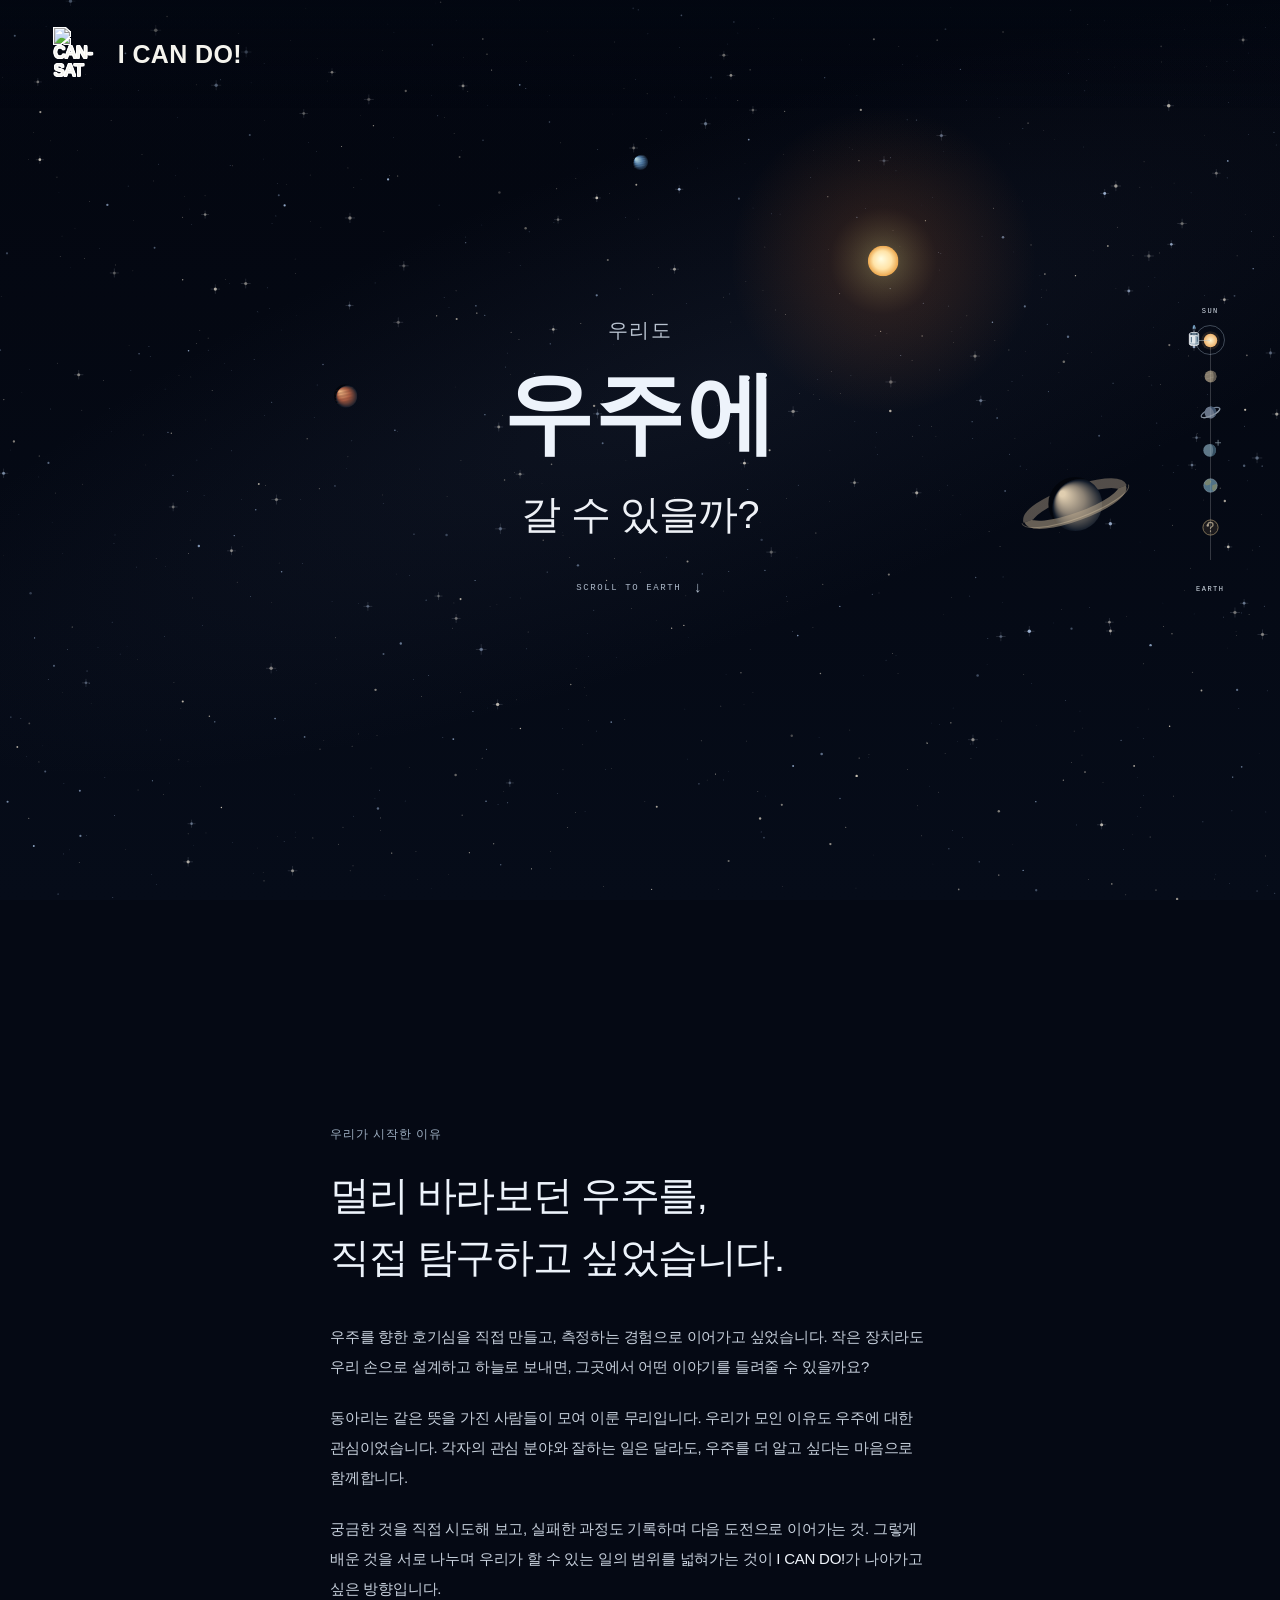
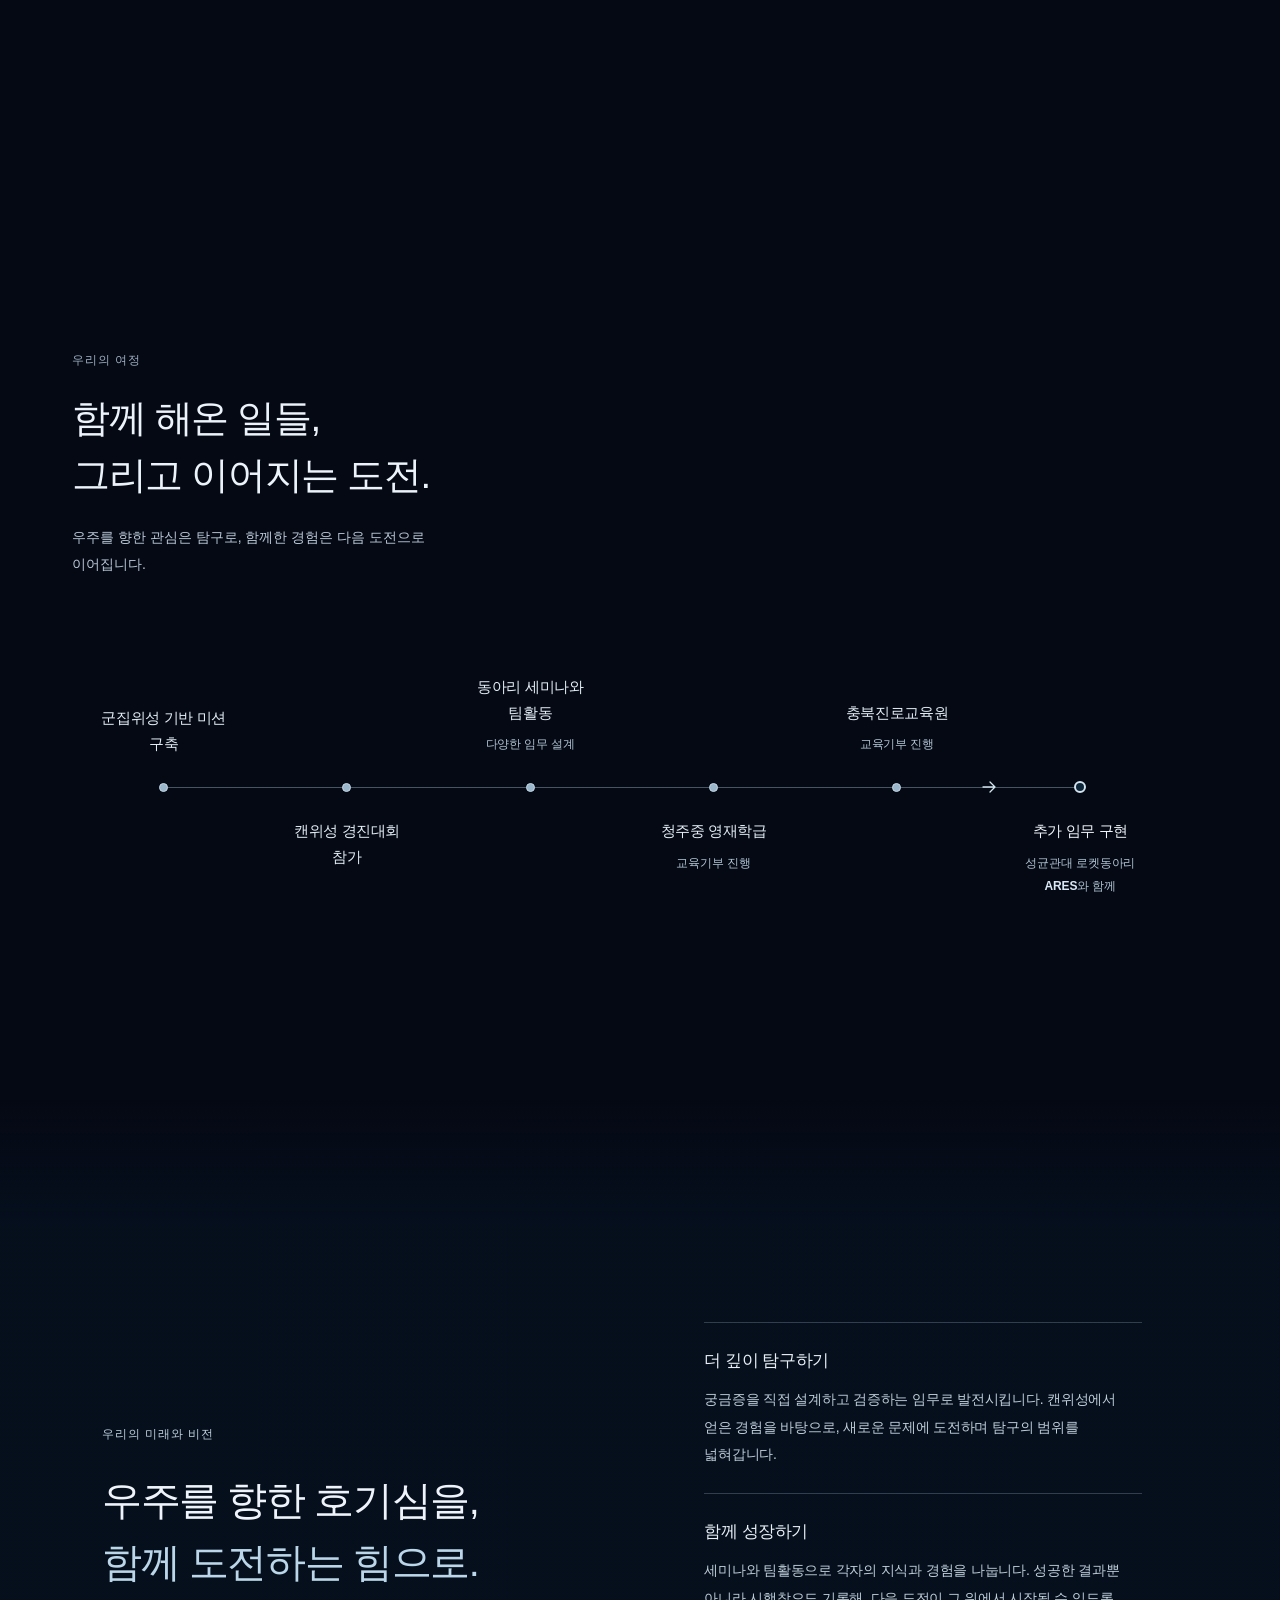
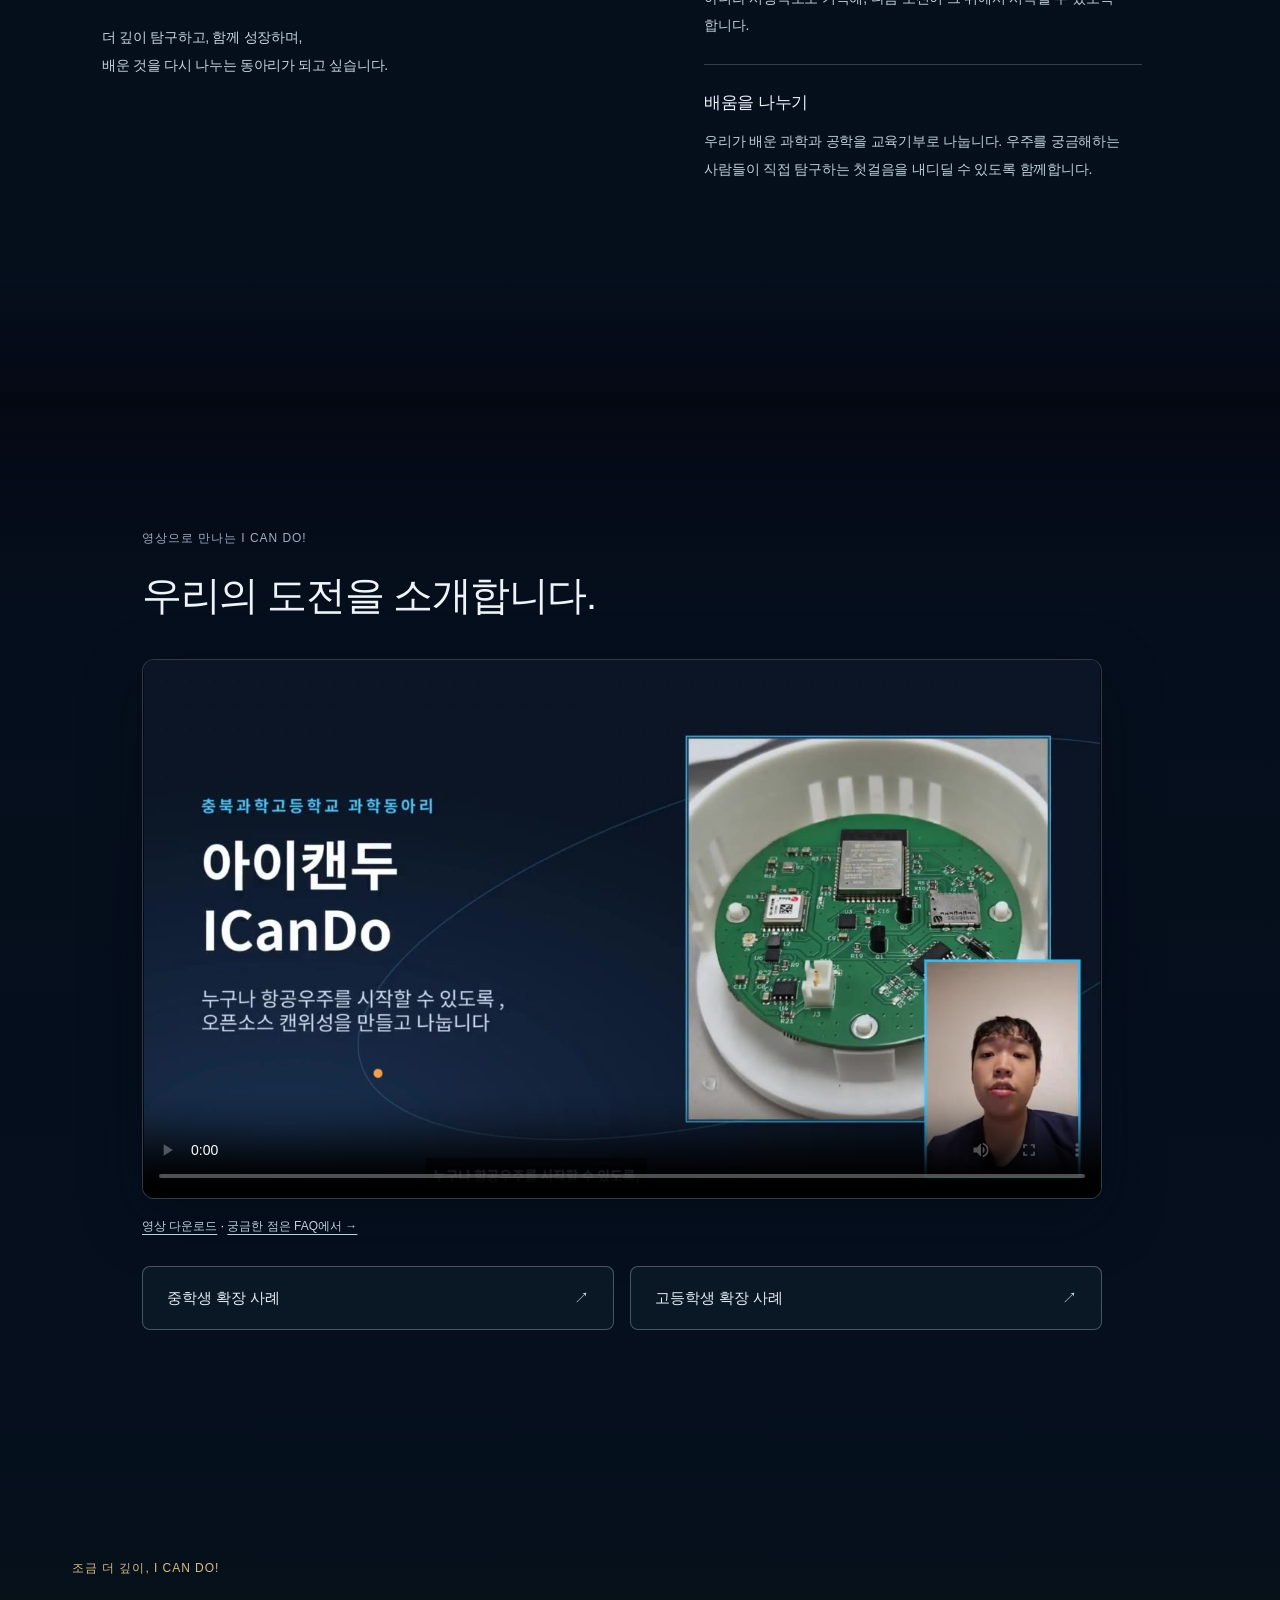
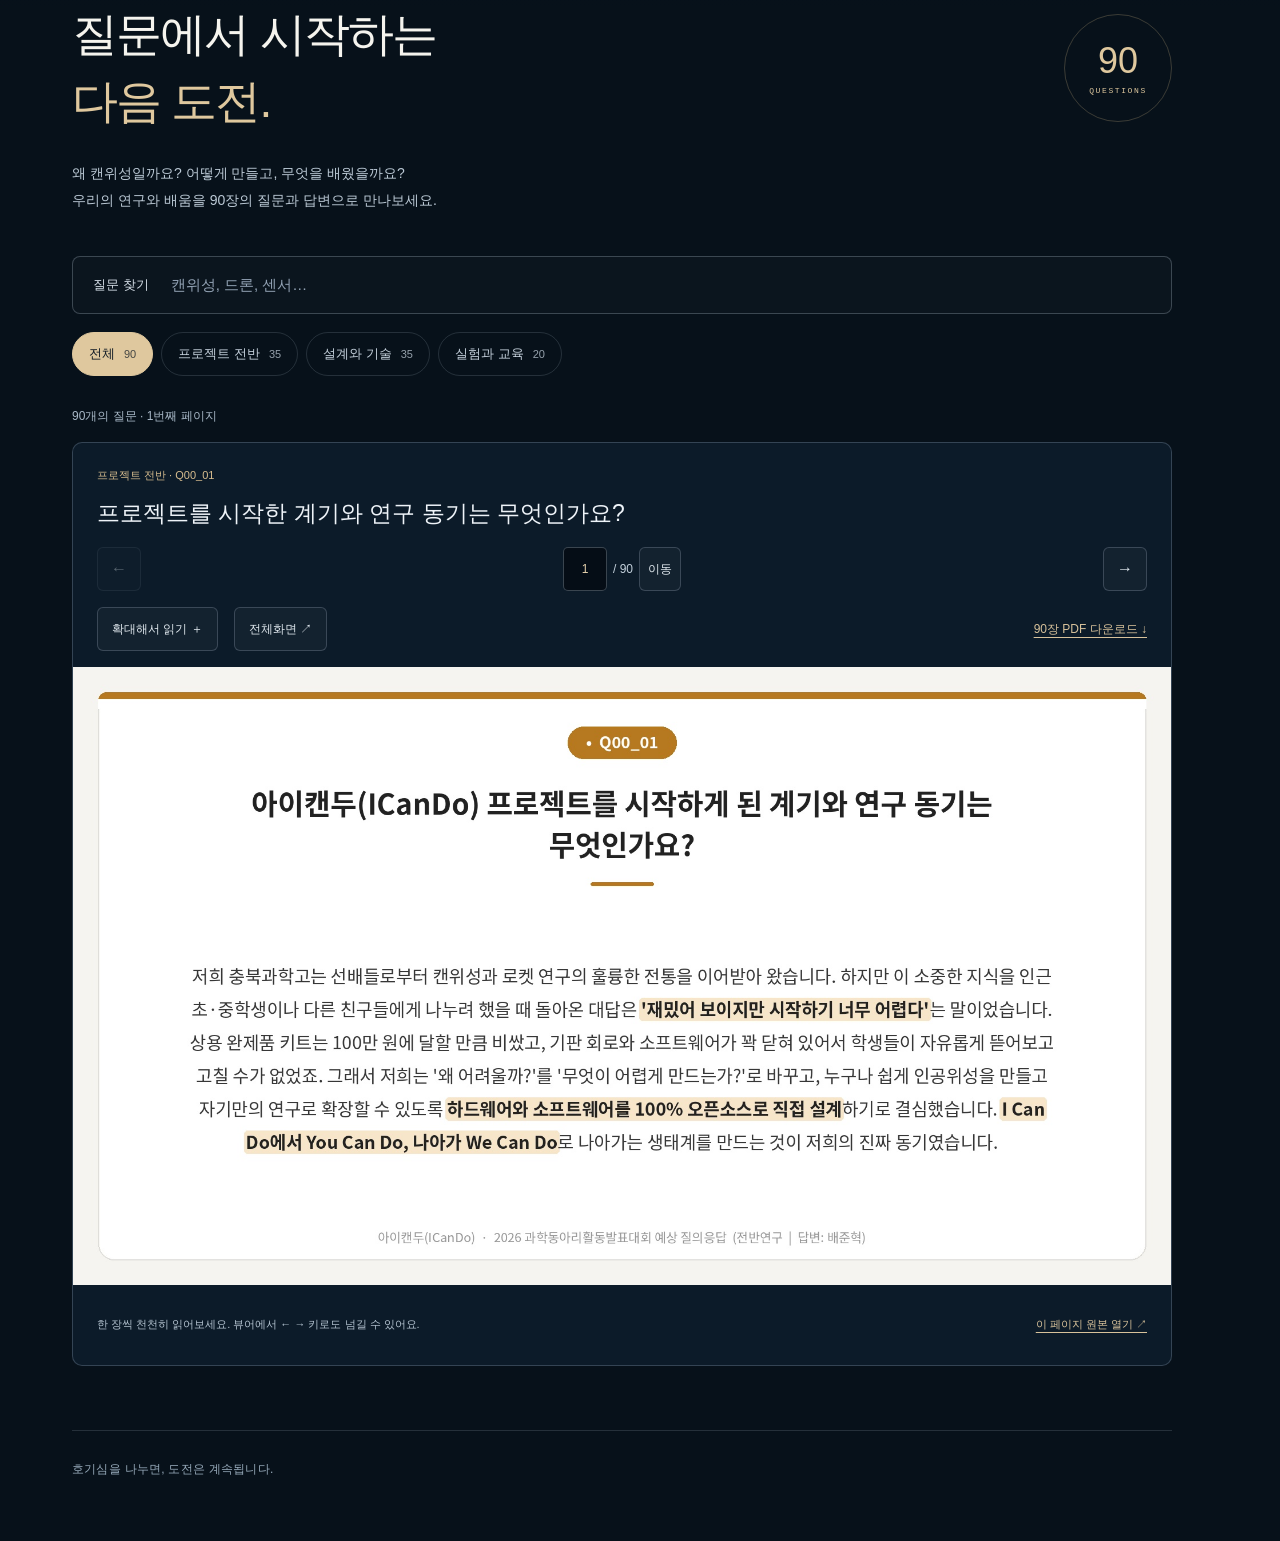
==== commit 8b55c34d: "Add side-by-side student extension resource links" ====
--- a/index.html
+++ b/index.html
@@ -6,7 +6,7 @@
   <meta name="theme-color" content="#050914">
   <title>I CAN DO!</title>
   <link rel="icon" href="assets/team-emblem-transparent.png" type="image/png">
-  <link rel="stylesheet" href="styles.css?v=club-video-13">
+  <link rel="stylesheet" href="styles.css?v=drive-links-14">
   <link rel="stylesheet" href="faq.css?v=faq-2">
   <script src="scene.js?v=our-vision-12" defer></script>
   <script src="faq.js?v=faq-2" type="module"></script>
@@ -127,6 +127,10 @@
           이 브라우저는 영상 재생을 지원하지 않습니다. <a href="assets/club-introduction.mp4">소개 영상 다운로드</a>
         </video>
         <p class="video-download"><a href="assets/club-introduction.mp4" download>영상 다운로드</a> · <a href="#faq">궁금한 점은 FAQ에서 →</a></p>
+        <div class="resource-links" role="group" aria-label="Google Drive 자료 폴더">
+          <a class="resource-link" href="https://drive.google.com/drive/folders/15RLpldybkF6IP8mNTzvNstEAxp3KD_cY" target="_blank" rel="noopener noreferrer" aria-label="중학생 확장 사례, 새 탭에서 열기"><span>중학생 확장 사례</span><span aria-hidden="true">↗</span></a>
+          <a class="resource-link" href="https://drive.google.com/drive/folders/1h8qy-ZEUwF1-QlEfGgZ6VGwPsOblzr5R" target="_blank" rel="noopener noreferrer" aria-label="고등학생 확장 사례, 새 탭에서 열기"><span>고등학생 확장 사례</span><span aria-hidden="true">↗</span></a>
+        </div>
       </div>
     </section>
     <!-- Optional FAQ: remove this mount together with the FAQ links, stylesheet and module. -->
--- a/styles.css
+++ b/styles.css
@@ -88,10 +88,18 @@
 .video-download{margin:18px 0 0;font-size:12px;line-height:1.6}
 .video-download a{color:#c0d0dd;text-underline-offset:4px}
 .video-download a:hover{color:#fff}
+.resource-links{display:grid;grid-template-columns:repeat(2,minmax(0,1fr));gap:16px;margin-top:30px}
+.resource-link{display:flex;align-items:center;justify-content:space-between;gap:12px;min-height:64px;padding:18px 24px;border:1px solid #c1d6e352;border-radius:8px;background:#0c1b29dc;color:#e5edf5;font-size:15px;line-height:1.6;text-decoration:none}
+.resource-link:hover{border-color:#bad6e8;background:#173147}
+.resource-link:focus-visible{outline:2px solid #b5d0e5;outline-offset:4px}
+.resource-link>span:first-child{word-break:keep-all}
+.resource-link>span:last-child{color:#bad6e8}
 @media(max-width:600px){
  .journey-stage.video-section{padding:115px 64px 90px 30px}
  .video-heading h2{font-size:clamp(25px,6.4vw,32px);margin-bottom:24px}
  .club-video{border-radius:8px}
+ .resource-links{gap:10px;margin-top:24px}
+ .resource-link{min-height:56px;padding:14px 12px;gap:6px;font-size:12px}
 }
 
 /* A shared direction for the club, following the record of its activities. */
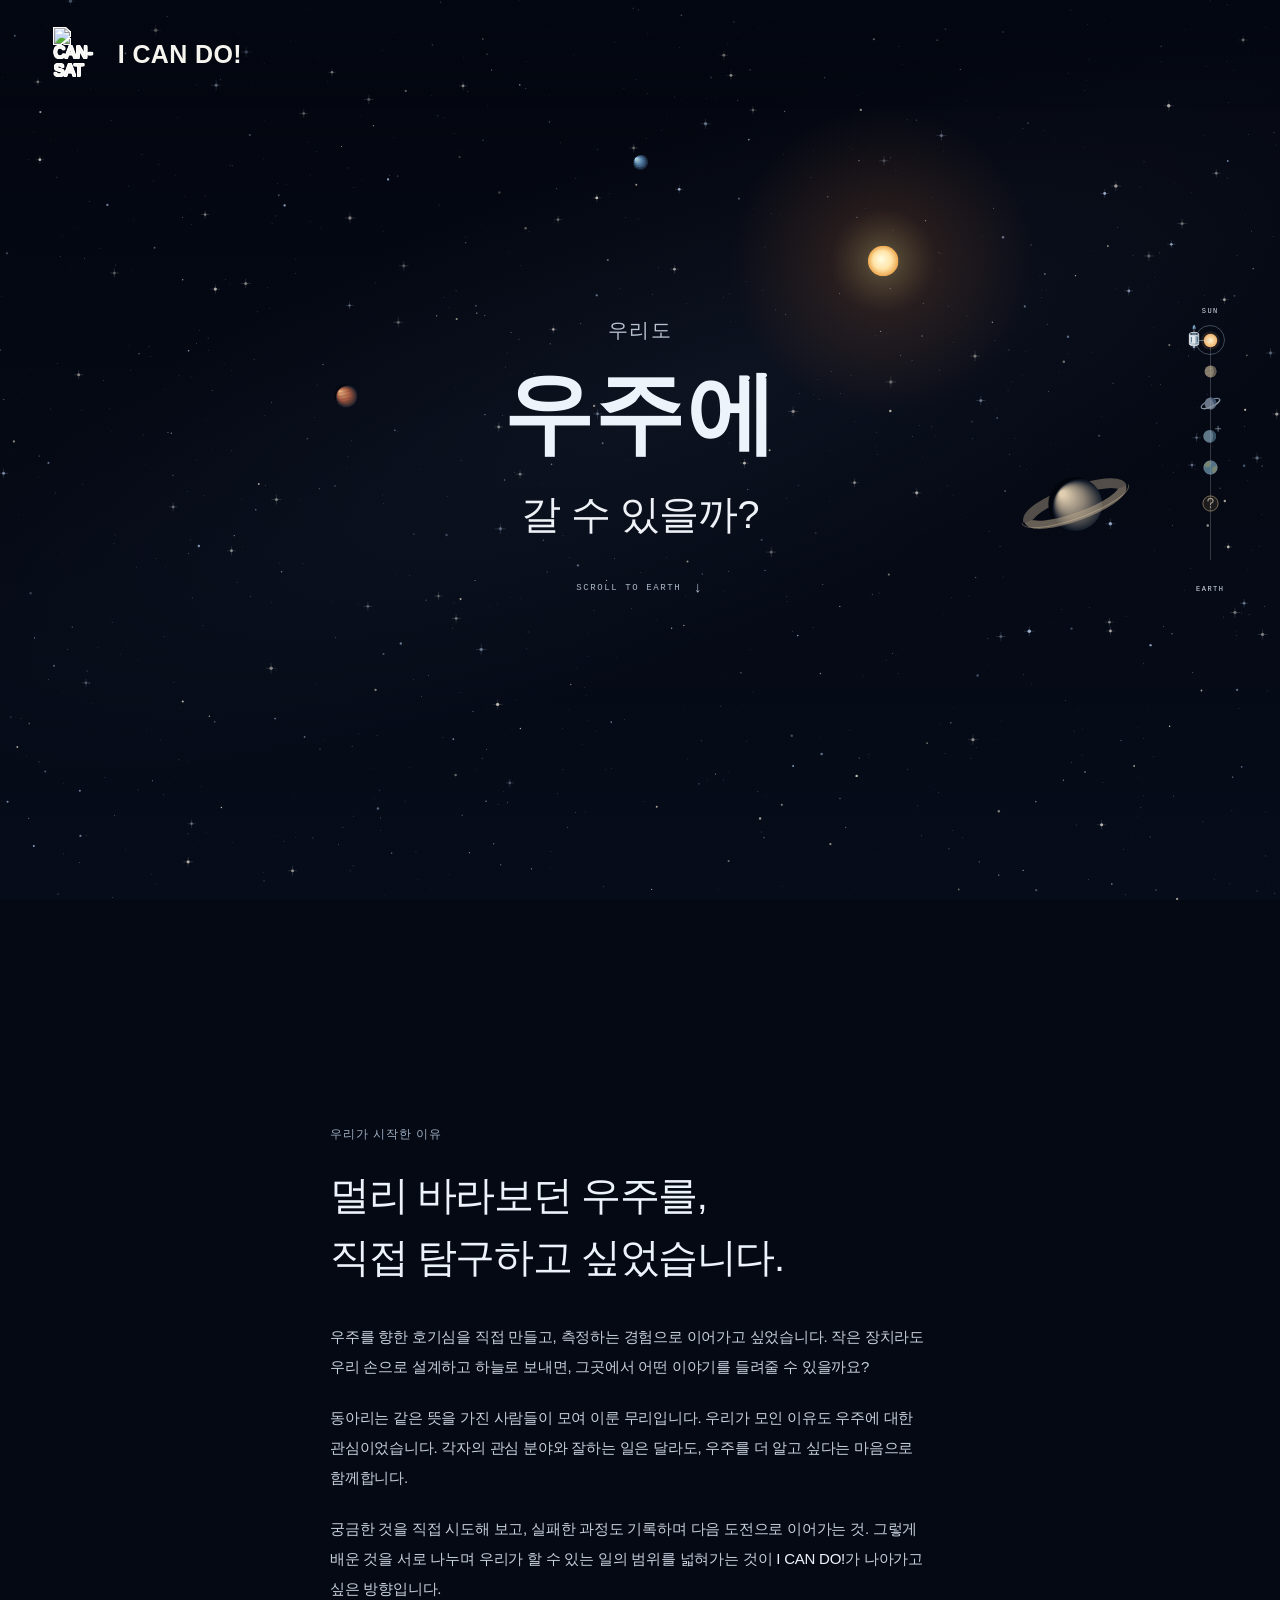
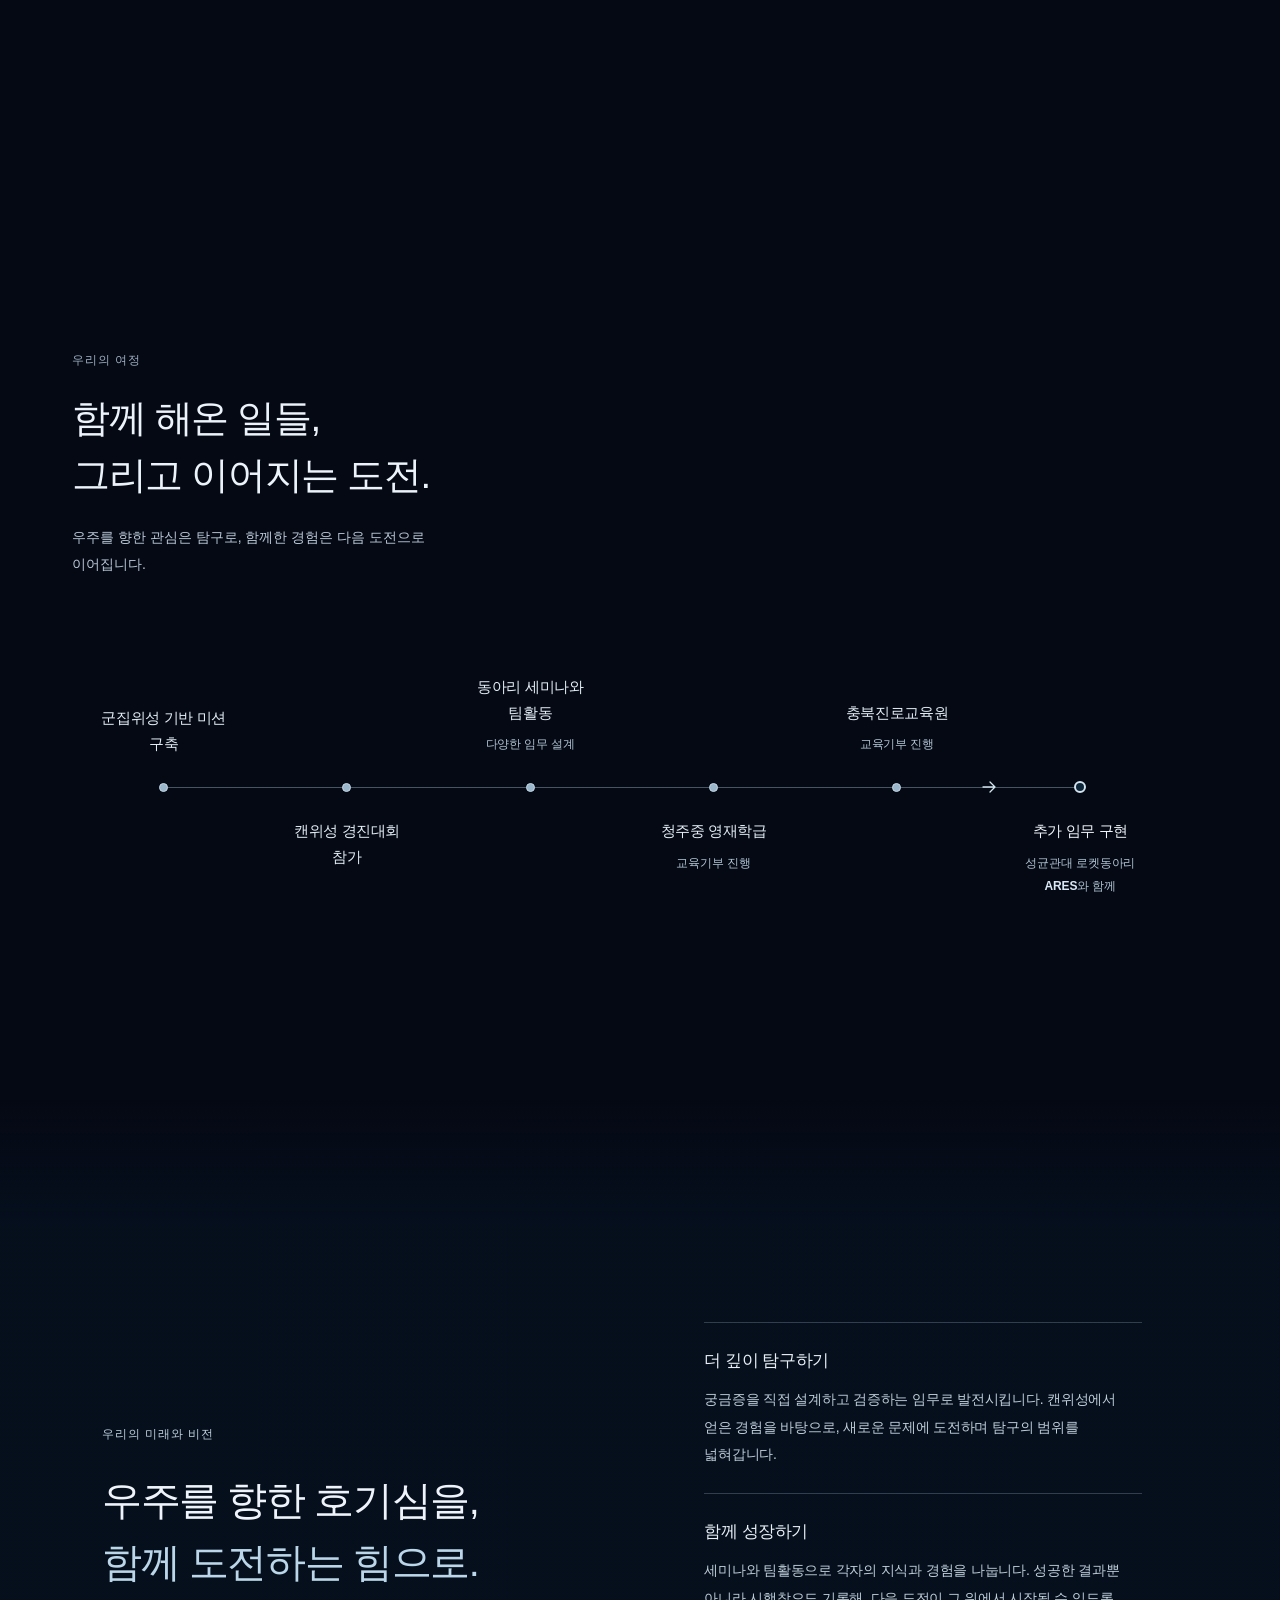
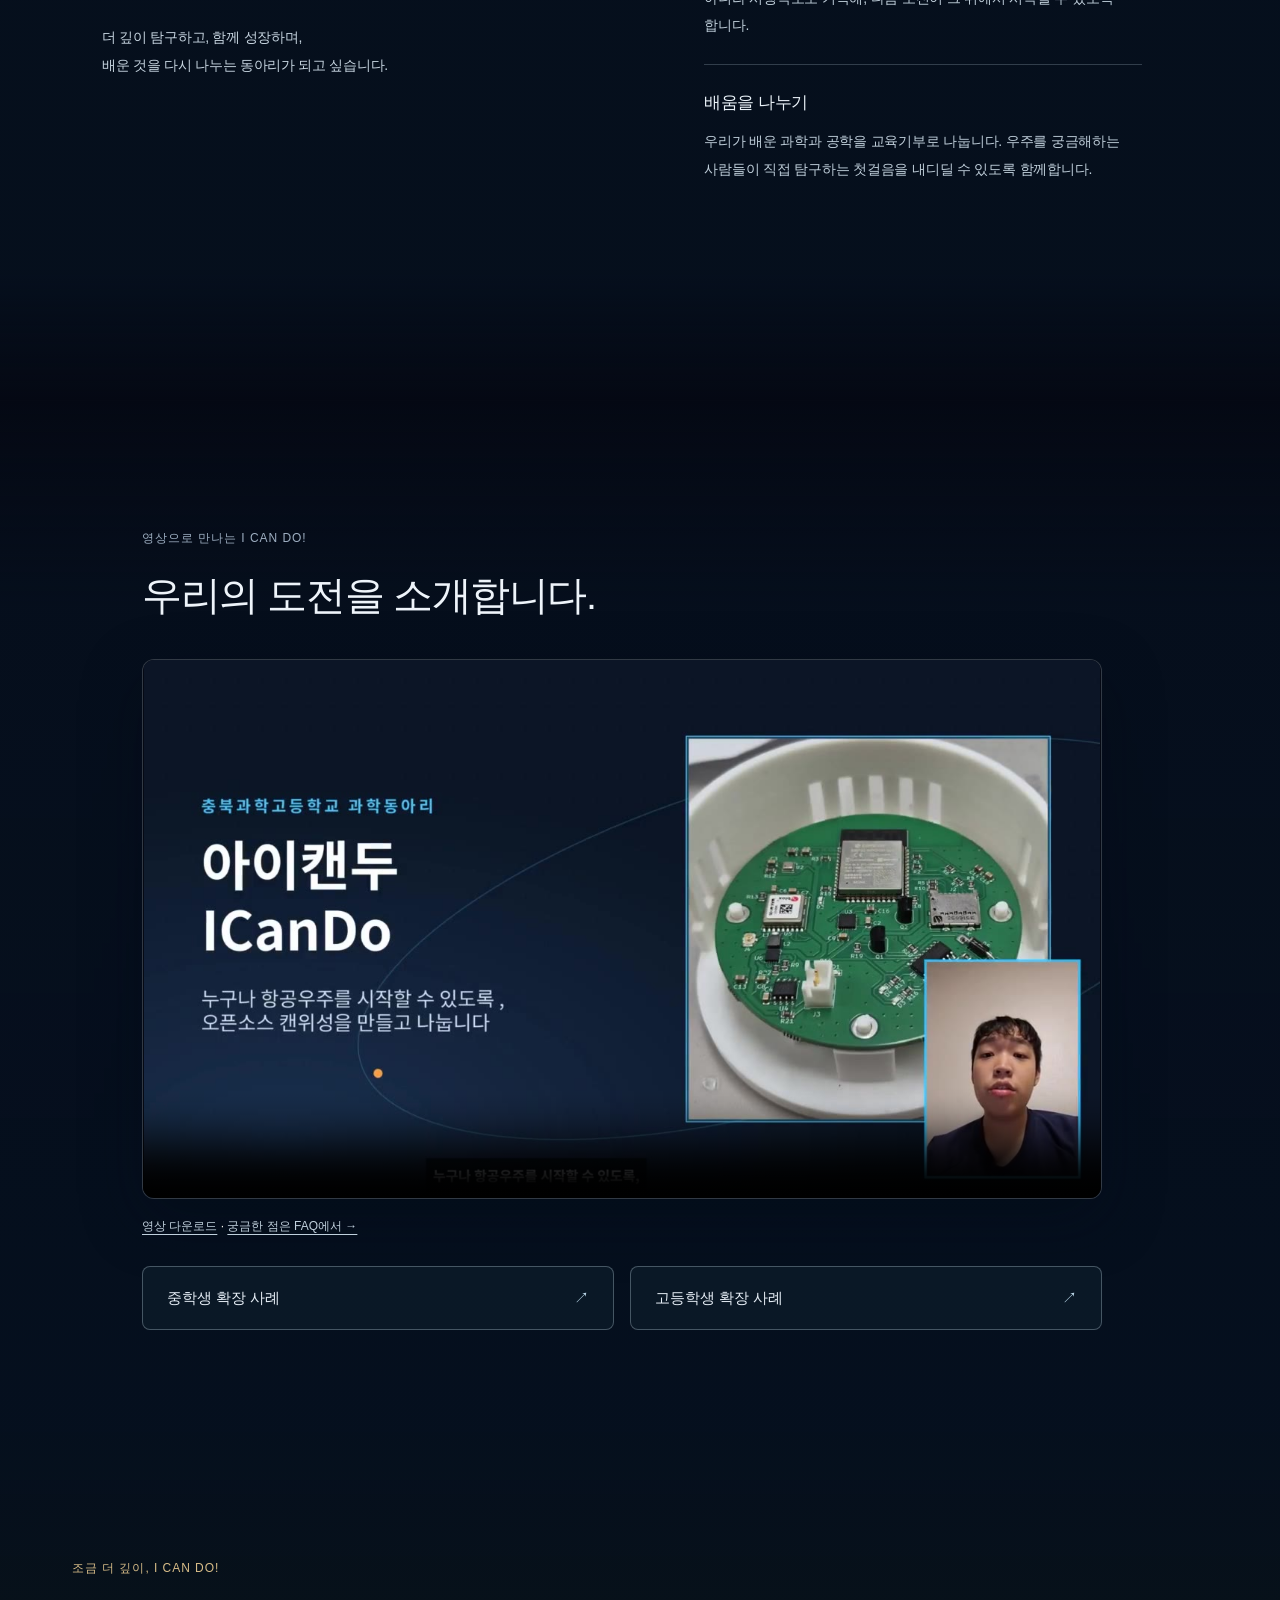
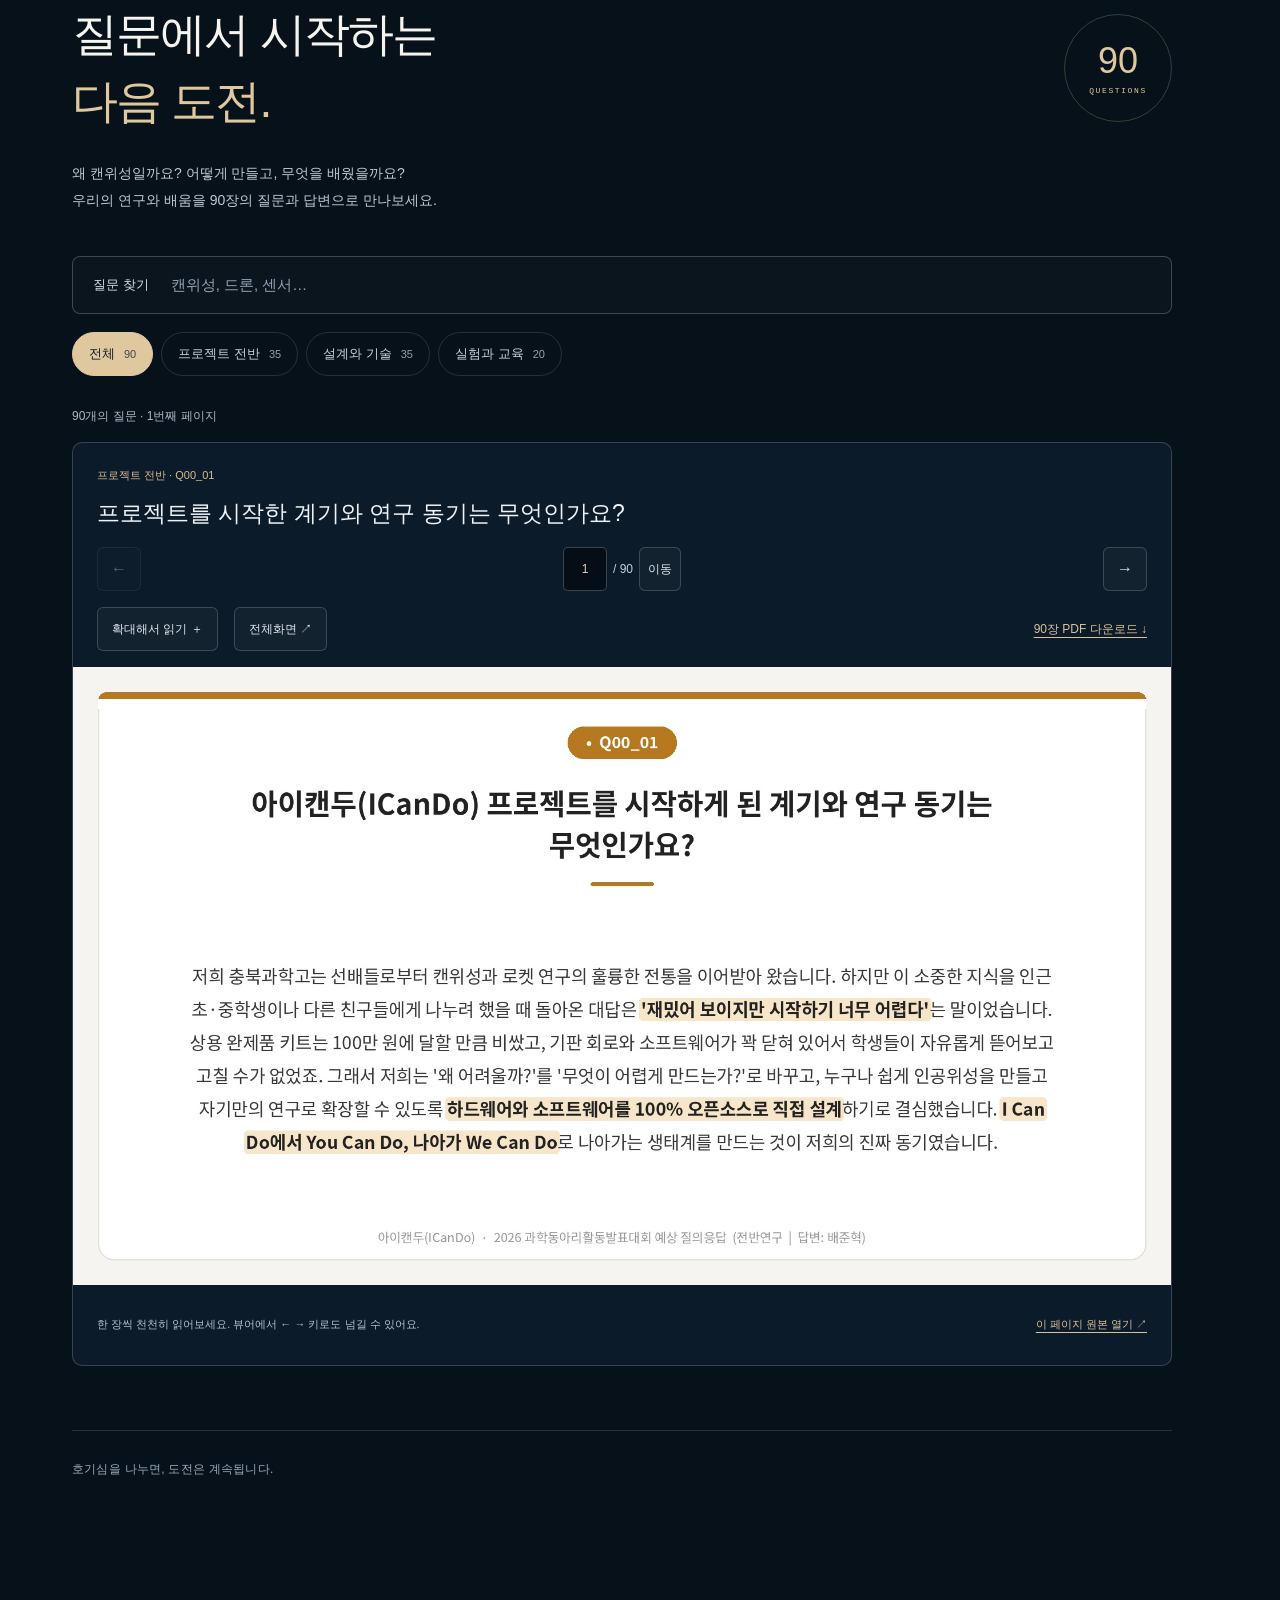
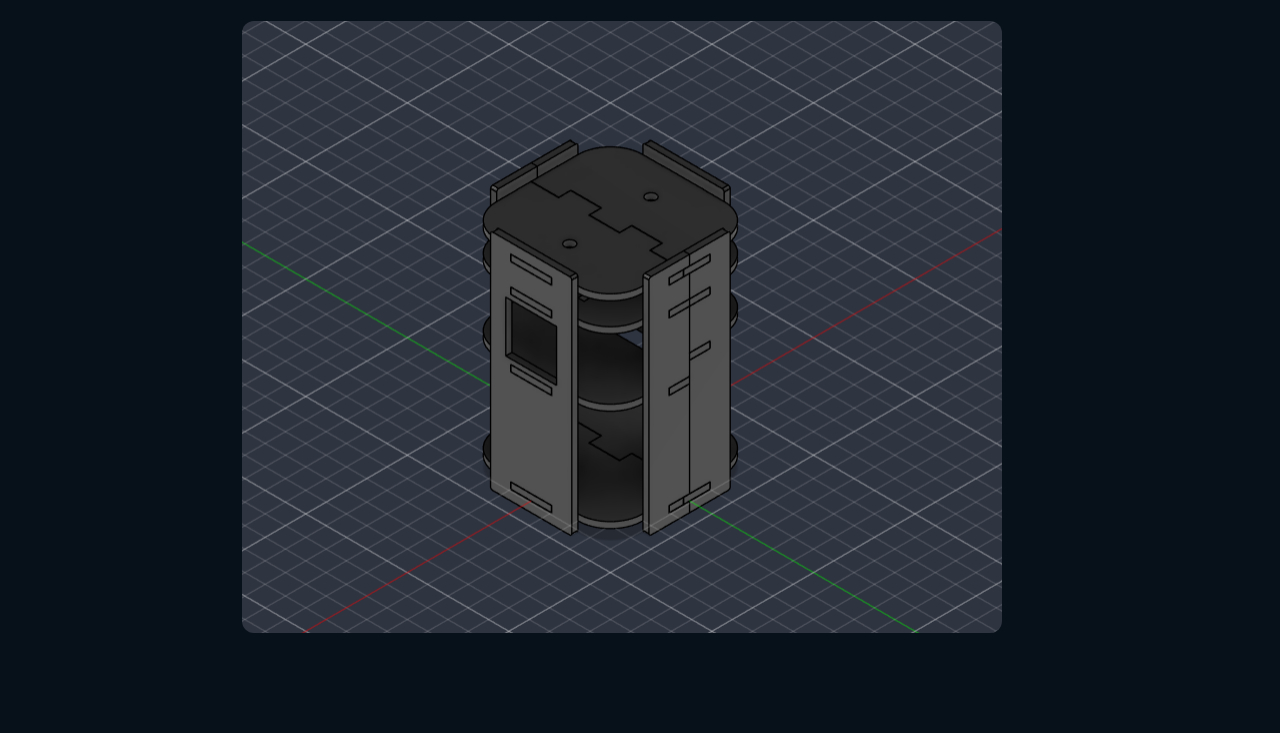
==== commit 3e0c5199: "Add OpenCanSat 3D model image at bottom of site" ====
--- a/index.html
+++ b/index.html
@@ -6,7 +6,7 @@
   <meta name="theme-color" content="#050914">
   <title>I CAN DO!</title>
   <link rel="icon" href="assets/team-emblem-transparent.png" type="image/png">
-  <link rel="stylesheet" href="styles.css?v=drive-links-14">
+  <link rel="stylesheet" href="styles.css?v=opencansat-model-15">
   <link rel="stylesheet" href="faq.css?v=faq-2">
   <script src="scene.js?v=our-vision-12" defer></script>
   <script src="faq.js?v=faq-2" type="module"></script>
@@ -137,6 +137,9 @@
     <section id="faq" class="faq-section" aria-label="FAQ 카드뉴스">
       <p class="faq-intro" data-faq-fallback>FAQ 카드뉴스는 <a href="assets/faq/icando-faq.pdf" download>90장 PDF로도 내려받을 수 있습니다.</a></p>
     </section>
+    <figure class="opencansat-model">
+      <img src="assets/opencansat-model.png" width="760" height="612" loading="lazy" decoding="async" alt="OpenCanSat 캔위성 케이스의 3D 모델링 이미지">
+    </figure>
   </main>
   <nav class="journey-progress" aria-label="페이지 구간 이동">
     <a class="journey-endpoint" href="#space">SUN</a>
--- a/styles.css
+++ b/styles.css
@@ -94,12 +94,15 @@
 .resource-link:focus-visible{outline:2px solid #b5d0e5;outline-offset:4px}
 .resource-link>span:first-child{word-break:keep-all}
 .resource-link>span:last-child{color:#bad6e8}
+.opencansat-model{margin:0;padding:80px 100px 100px 64px;background:#07111a}
+.opencansat-model img{display:block;width:min(100%,760px);height:auto;margin-inline:auto;border-radius:12px}
 @media(max-width:600px){
  .journey-stage.video-section{padding:115px 64px 90px 30px}
  .video-heading h2{font-size:clamp(25px,6.4vw,32px);margin-bottom:24px}
  .club-video{border-radius:8px}
  .resource-links{gap:10px;margin-top:24px}
  .resource-link{min-height:56px;padding:14px 12px;gap:6px;font-size:12px}
+ .opencansat-model{padding:40px 64px 60px 30px}
 }
 
 /* A shared direction for the club, following the record of its activities. */
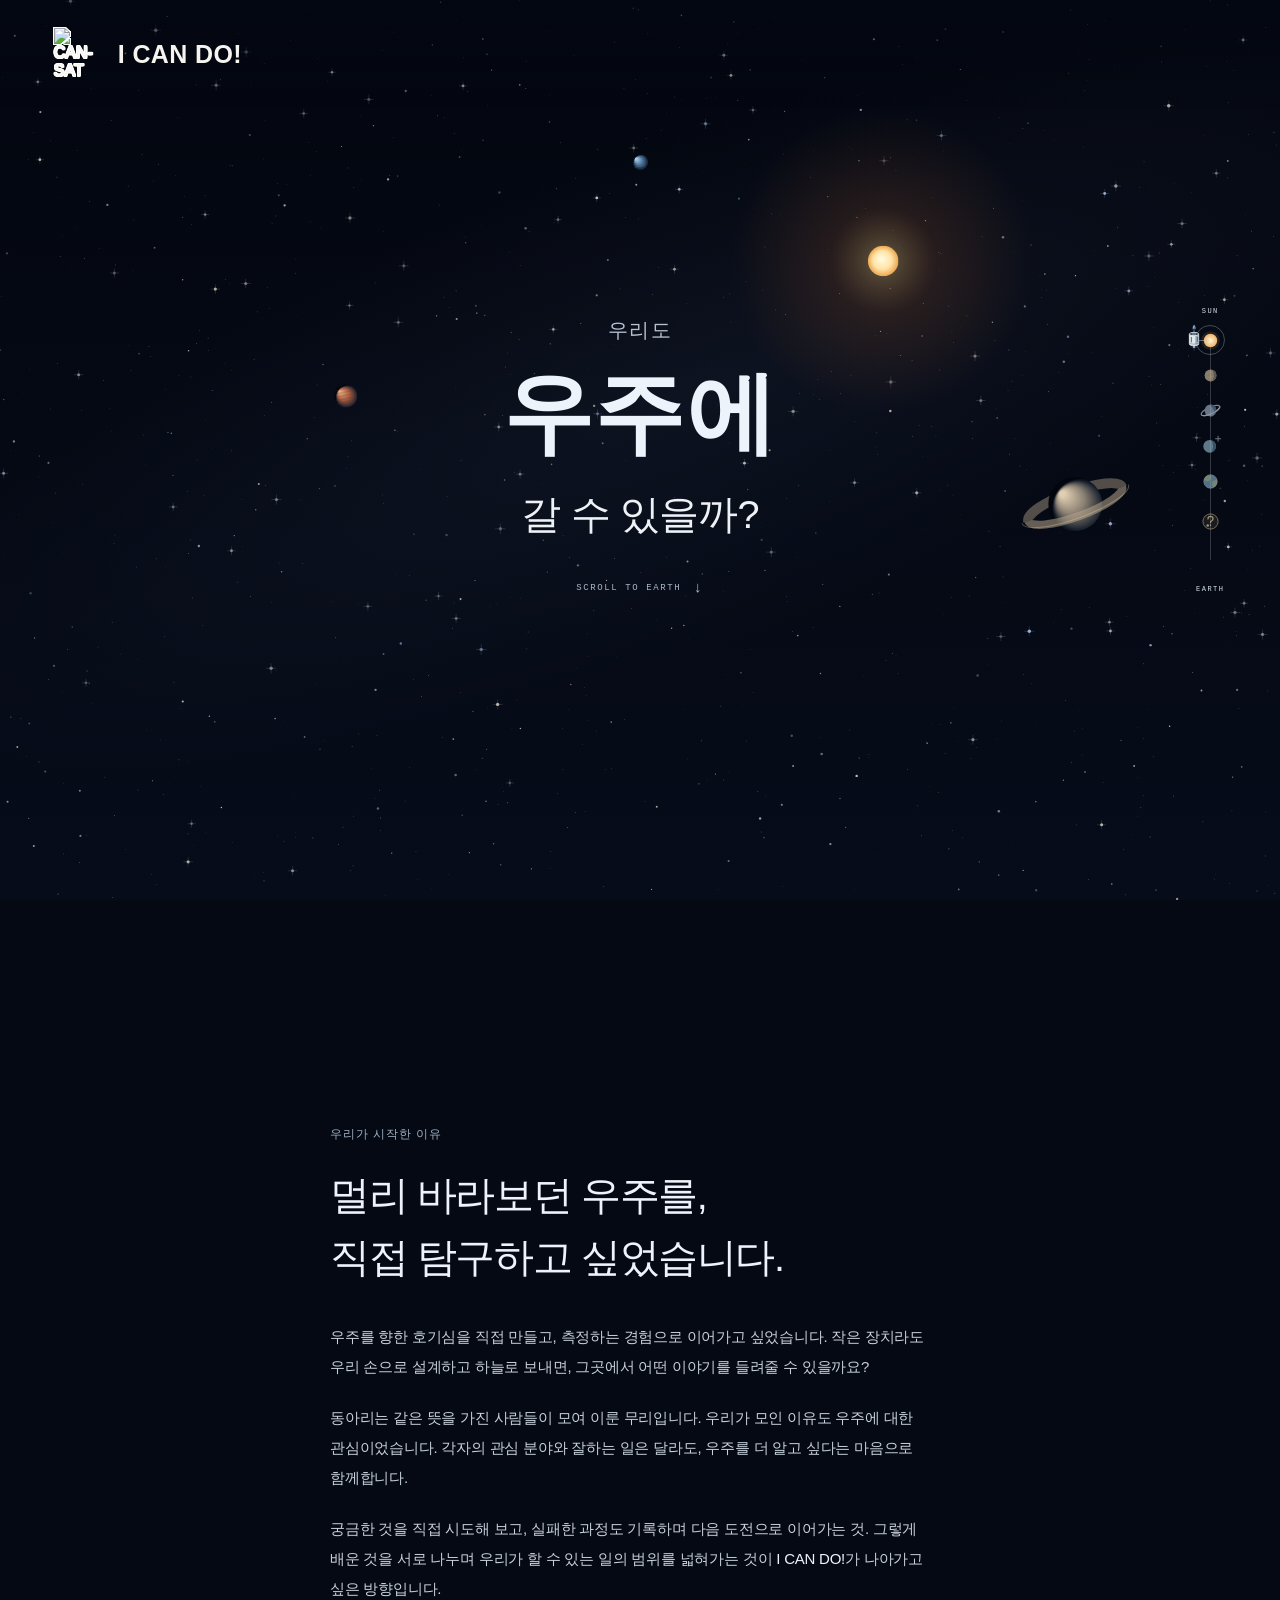
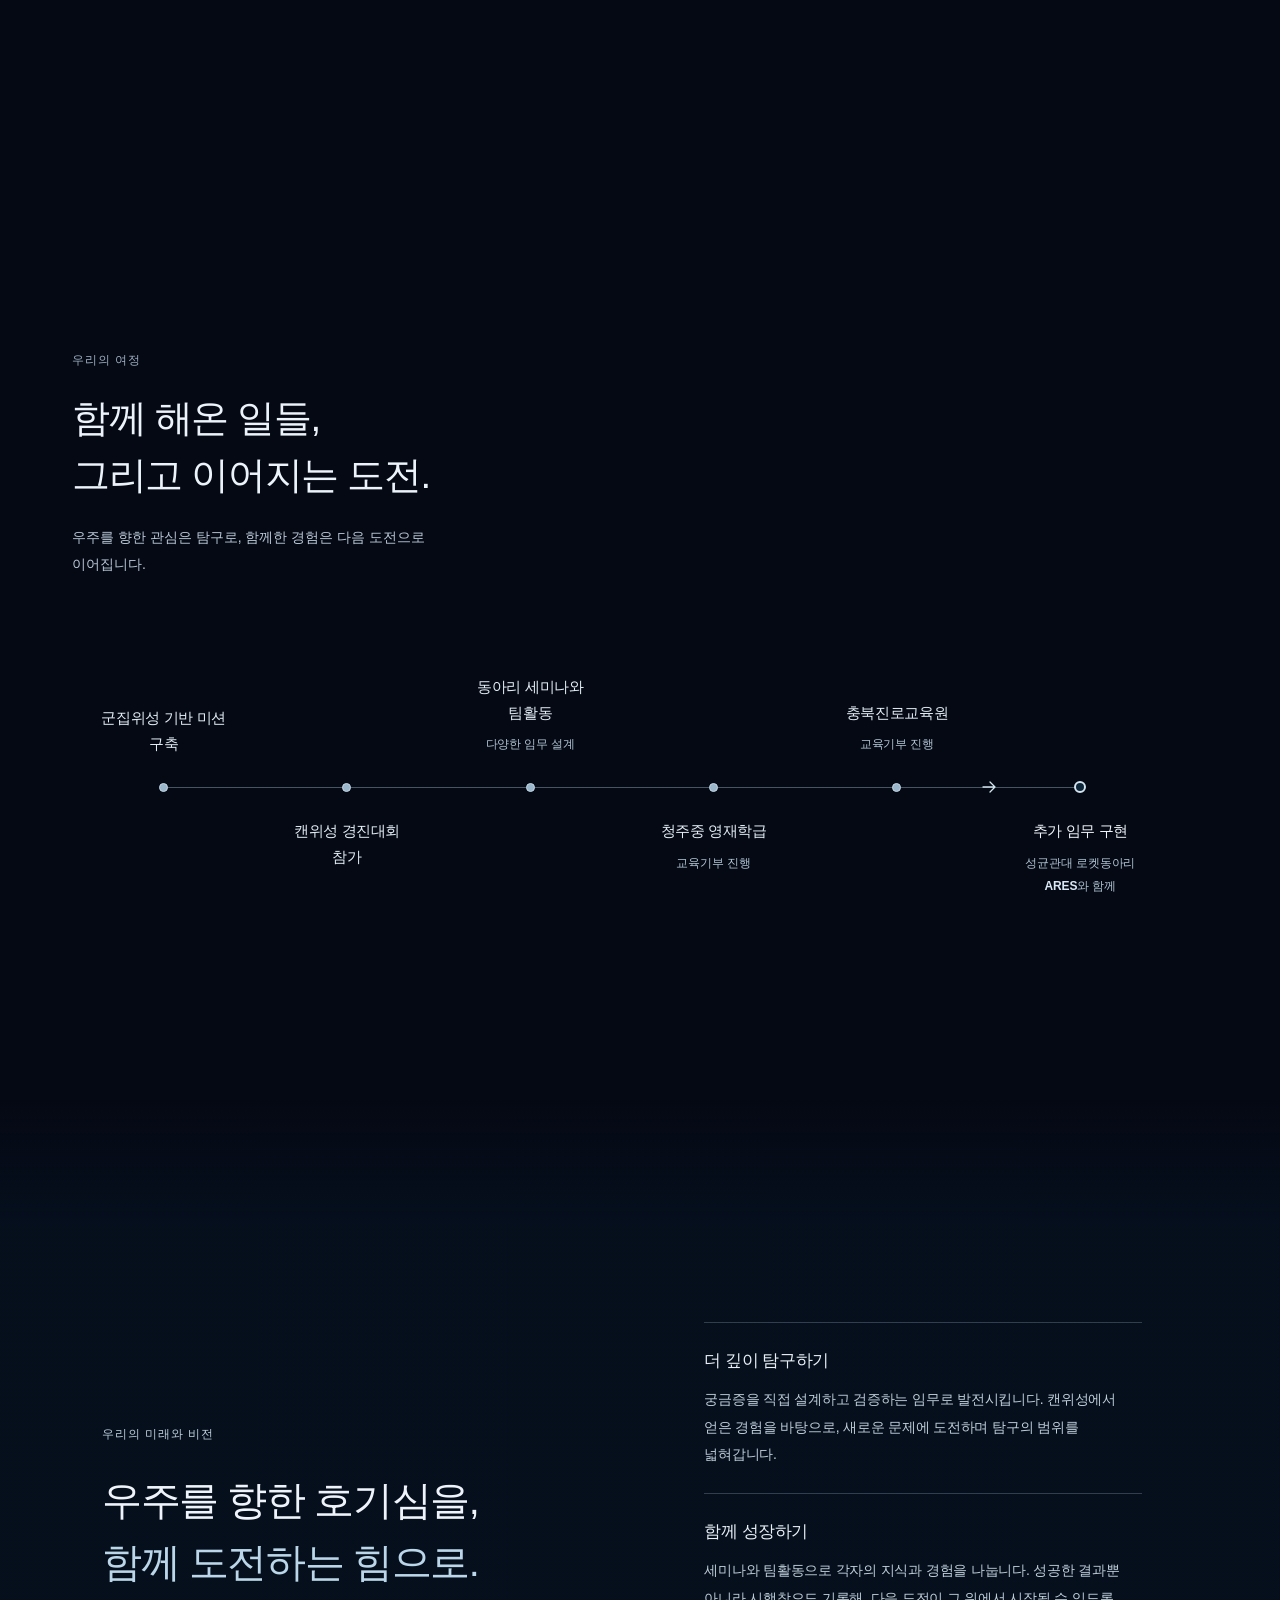
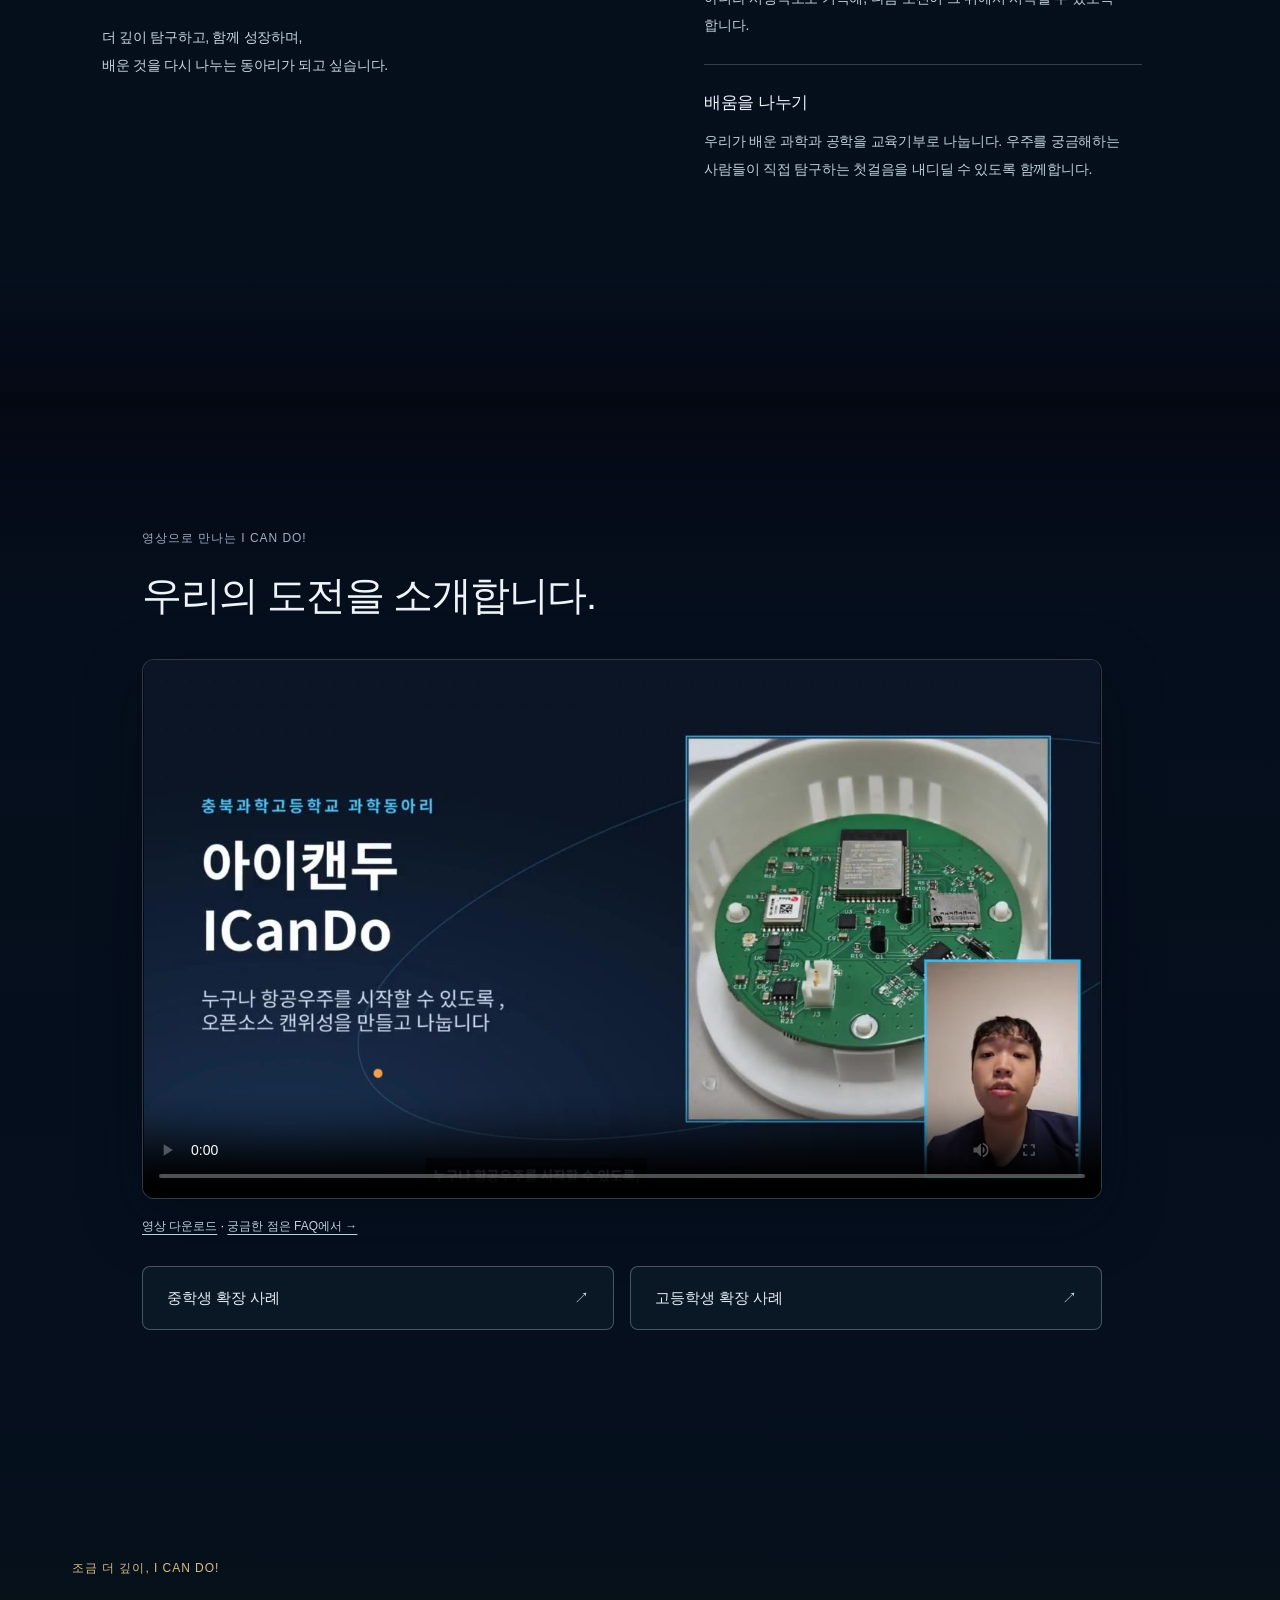
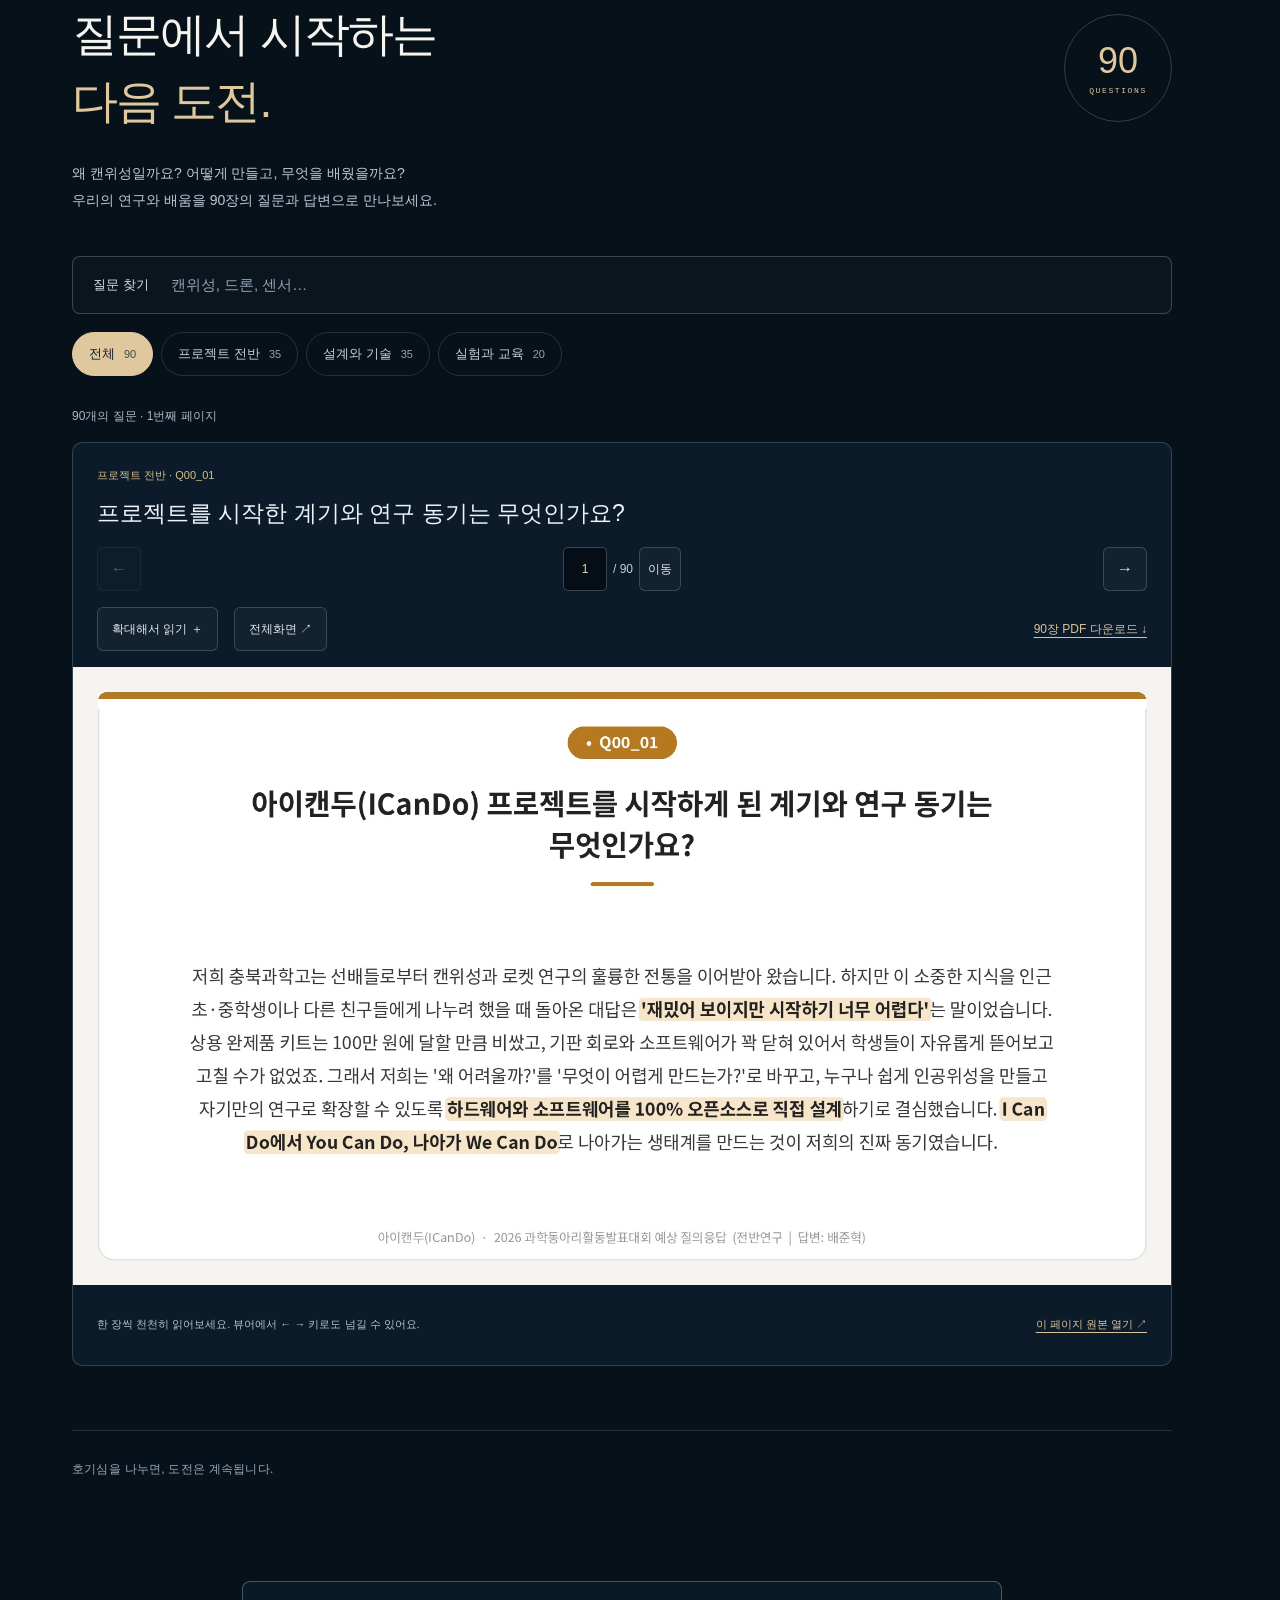
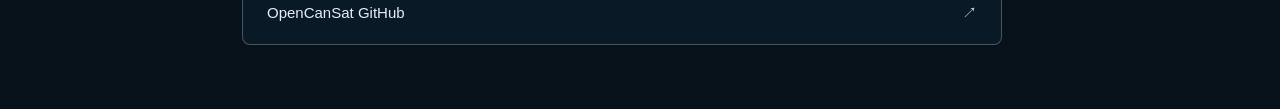
==== commit 57d4fad7: "Revert 3D image addition and link directly to OpenCanSat" ====
--- a/index.html
+++ b/index.html
@@ -6,7 +6,7 @@
   <meta name="theme-color" content="#050914">
   <title>I CAN DO!</title>
   <link rel="icon" href="assets/team-emblem-transparent.png" type="image/png">
-  <link rel="stylesheet" href="styles.css?v=opencansat-model-15">
+  <link rel="stylesheet" href="styles.css?v=opencansat-link-16">
   <link rel="stylesheet" href="faq.css?v=faq-2">
   <script src="scene.js?v=our-vision-12" defer></script>
   <script src="faq.js?v=faq-2" type="module"></script>
@@ -137,9 +137,9 @@
     <section id="faq" class="faq-section" aria-label="FAQ 카드뉴스">
       <p class="faq-intro" data-faq-fallback>FAQ 카드뉴스는 <a href="assets/faq/icando-faq.pdf" download>90장 PDF로도 내려받을 수 있습니다.</a></p>
     </section>
-    <figure class="opencansat-model">
-      <img src="assets/opencansat-model.png" width="760" height="612" loading="lazy" decoding="async" alt="OpenCanSat 캔위성 케이스의 3D 모델링 이미지">
-    </figure>
+    <div class="opencansat-link">
+      <a class="resource-link" href="https://github.com/CWS-2026/OpenCanSat" target="_blank" rel="noopener noreferrer" aria-label="OpenCanSat GitHub 저장소, 새 탭에서 열기"><span>OpenCanSat GitHub</span><span aria-hidden="true">↗</span></a>
+    </div>
   </main>
   <nav class="journey-progress" aria-label="페이지 구간 이동">
     <a class="journey-endpoint" href="#space">SUN</a>
--- a/styles.css
+++ b/styles.css
@@ -94,15 +94,15 @@
 .resource-link:focus-visible{outline:2px solid #b5d0e5;outline-offset:4px}
 .resource-link>span:first-child{word-break:keep-all}
 .resource-link>span:last-child{color:#bad6e8}
-.opencansat-model{margin:0;padding:80px 100px 100px 64px;background:#07111a}
-.opencansat-model img{display:block;width:min(100%,760px);height:auto;margin-inline:auto;border-radius:12px}
+.opencansat-link{padding:40px 100px 64px 64px;background:#07111a}
+.opencansat-link .resource-link{width:min(100%,760px);margin-inline:auto}
 @media(max-width:600px){
  .journey-stage.video-section{padding:115px 64px 90px 30px}
  .video-heading h2{font-size:clamp(25px,6.4vw,32px);margin-bottom:24px}
  .club-video{border-radius:8px}
  .resource-links{gap:10px;margin-top:24px}
  .resource-link{min-height:56px;padding:14px 12px;gap:6px;font-size:12px}
- .opencansat-model{padding:40px 64px 60px 30px}
+ .opencansat-link{padding:24px 64px 40px 30px}
 }
 
 /* A shared direction for the club, following the record of its activities. */
